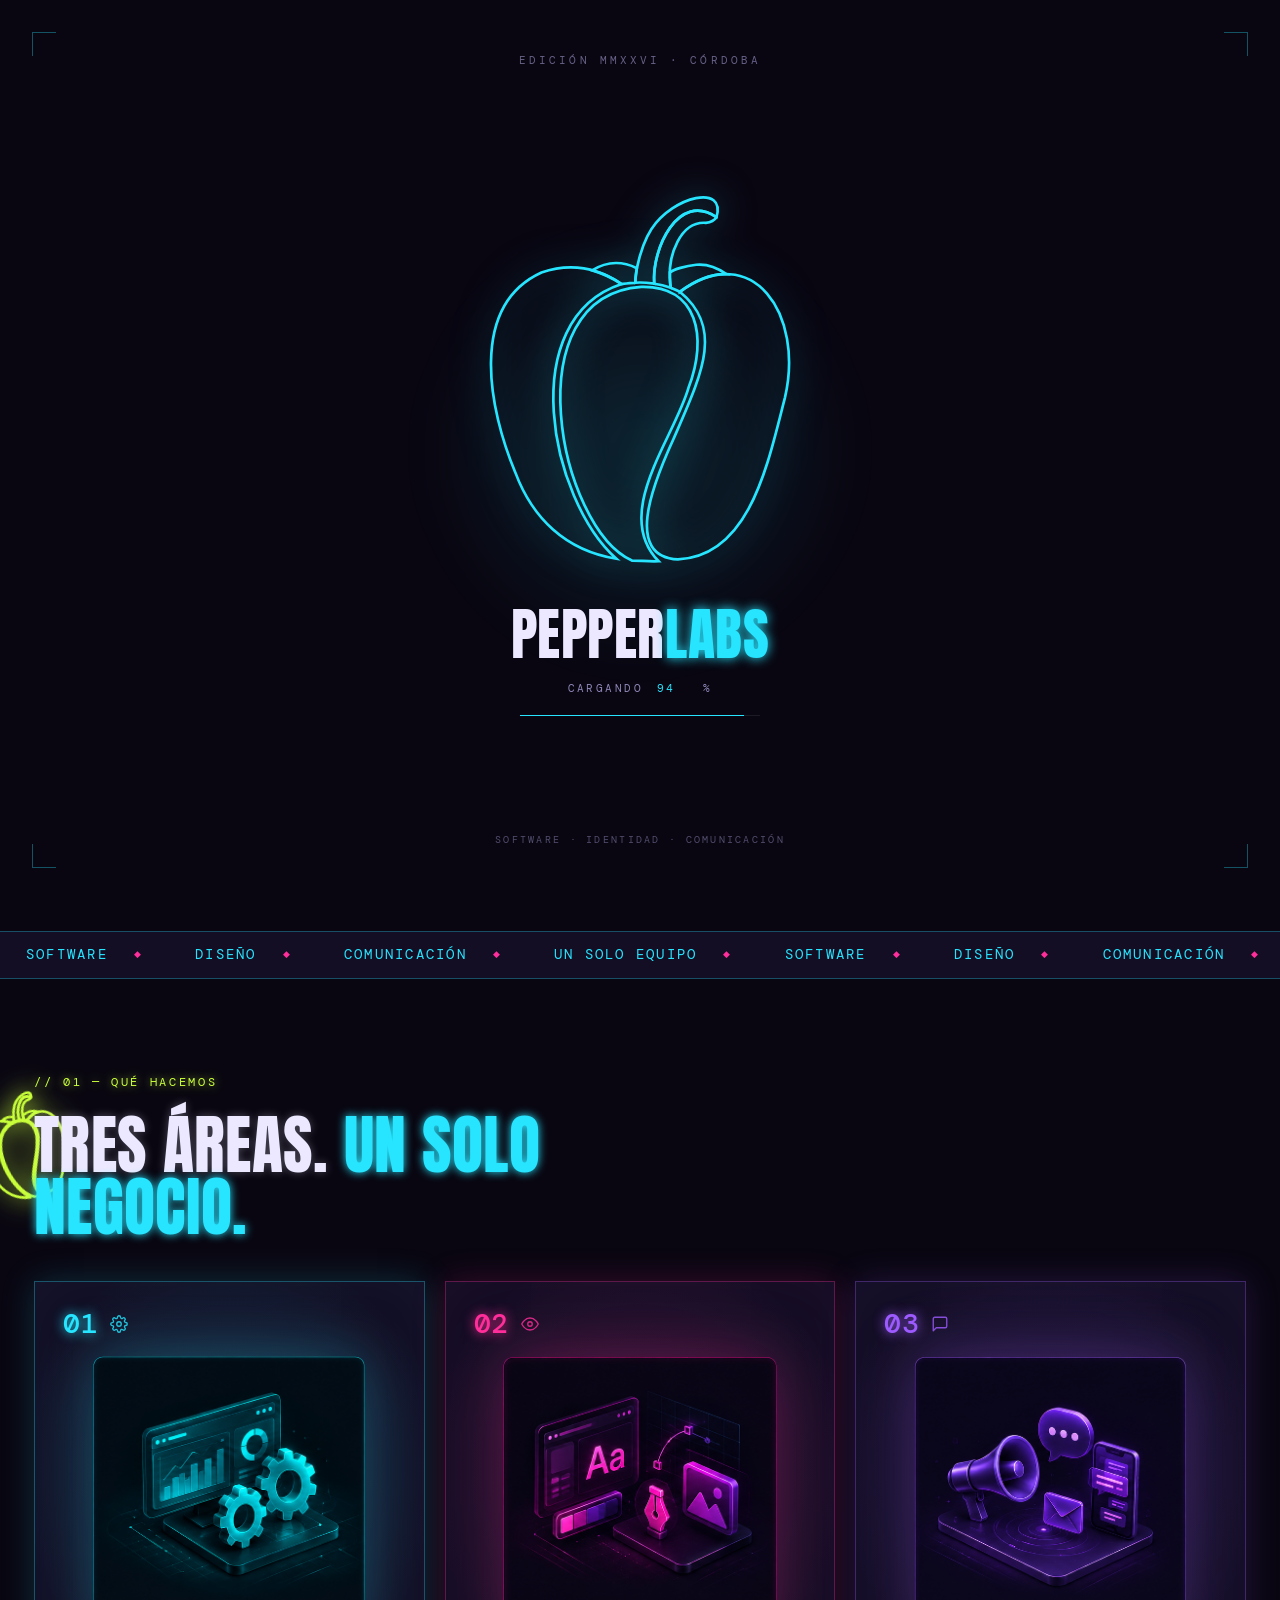
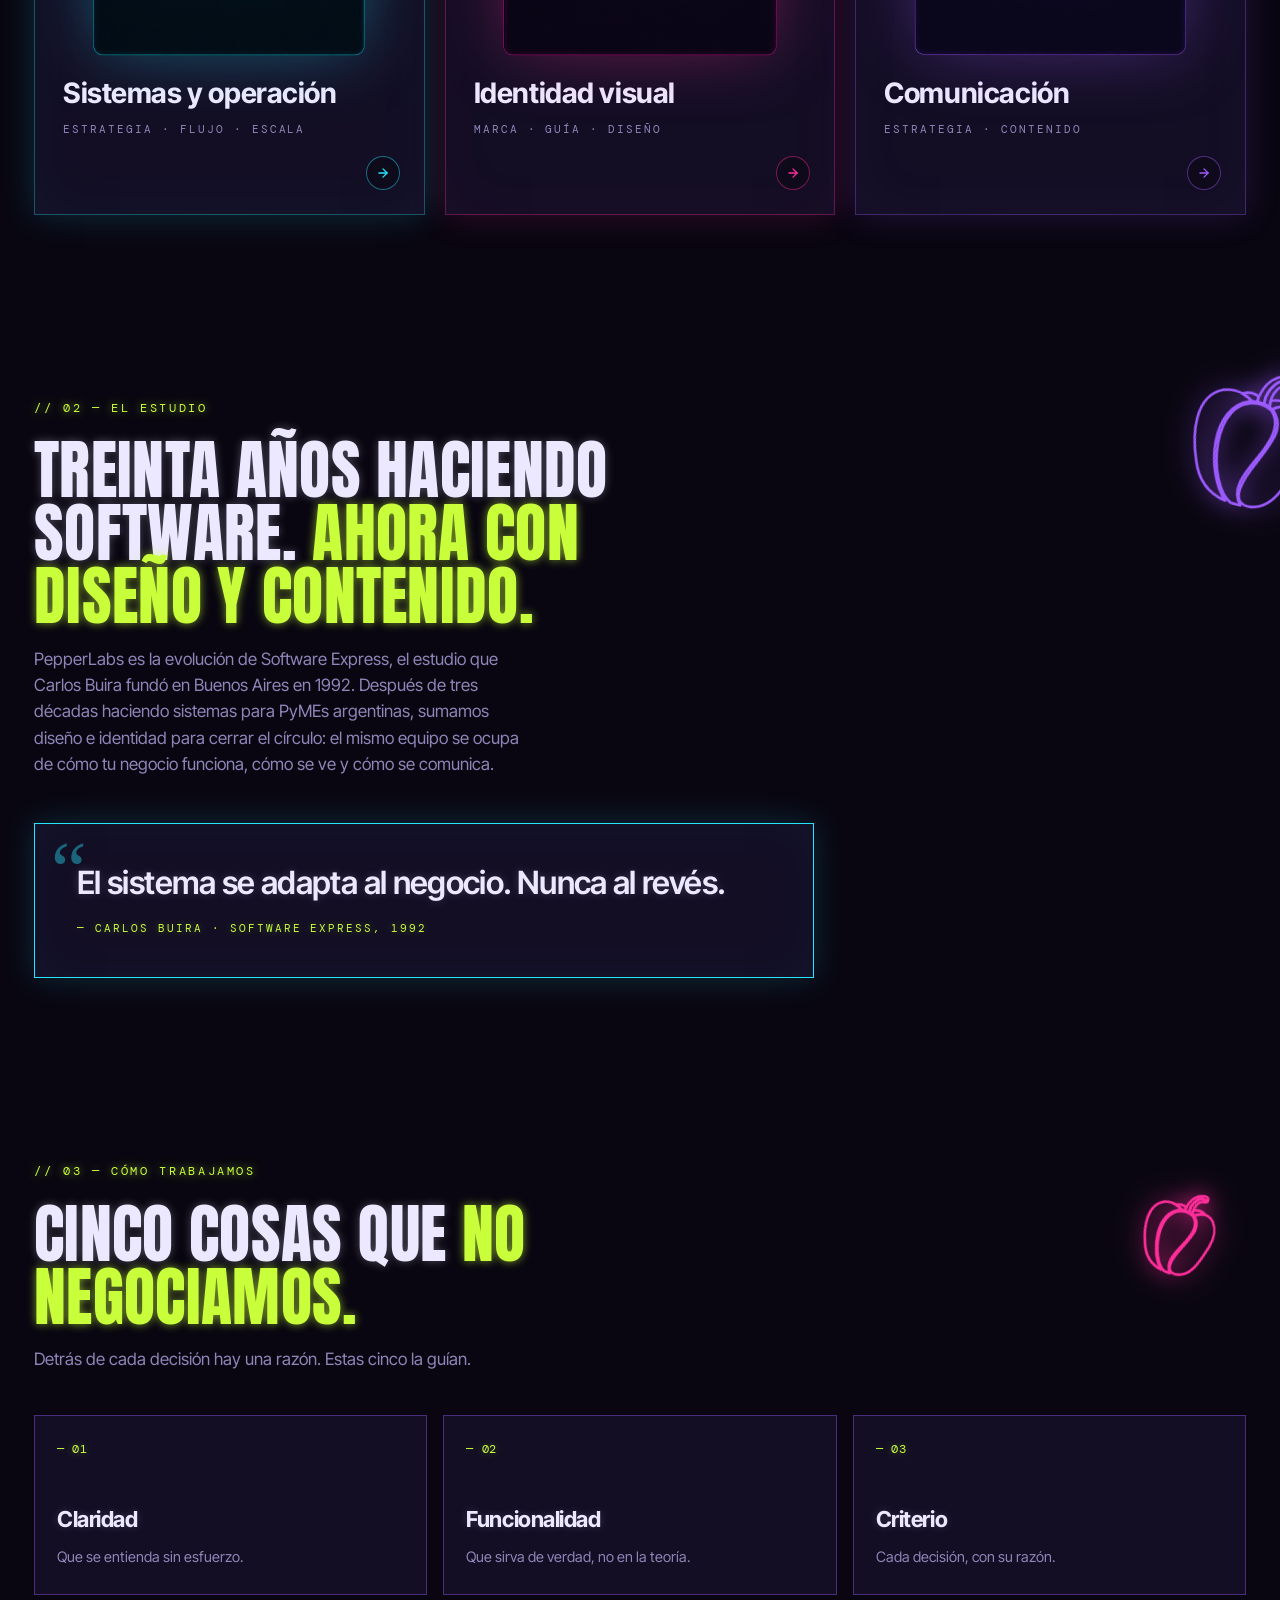
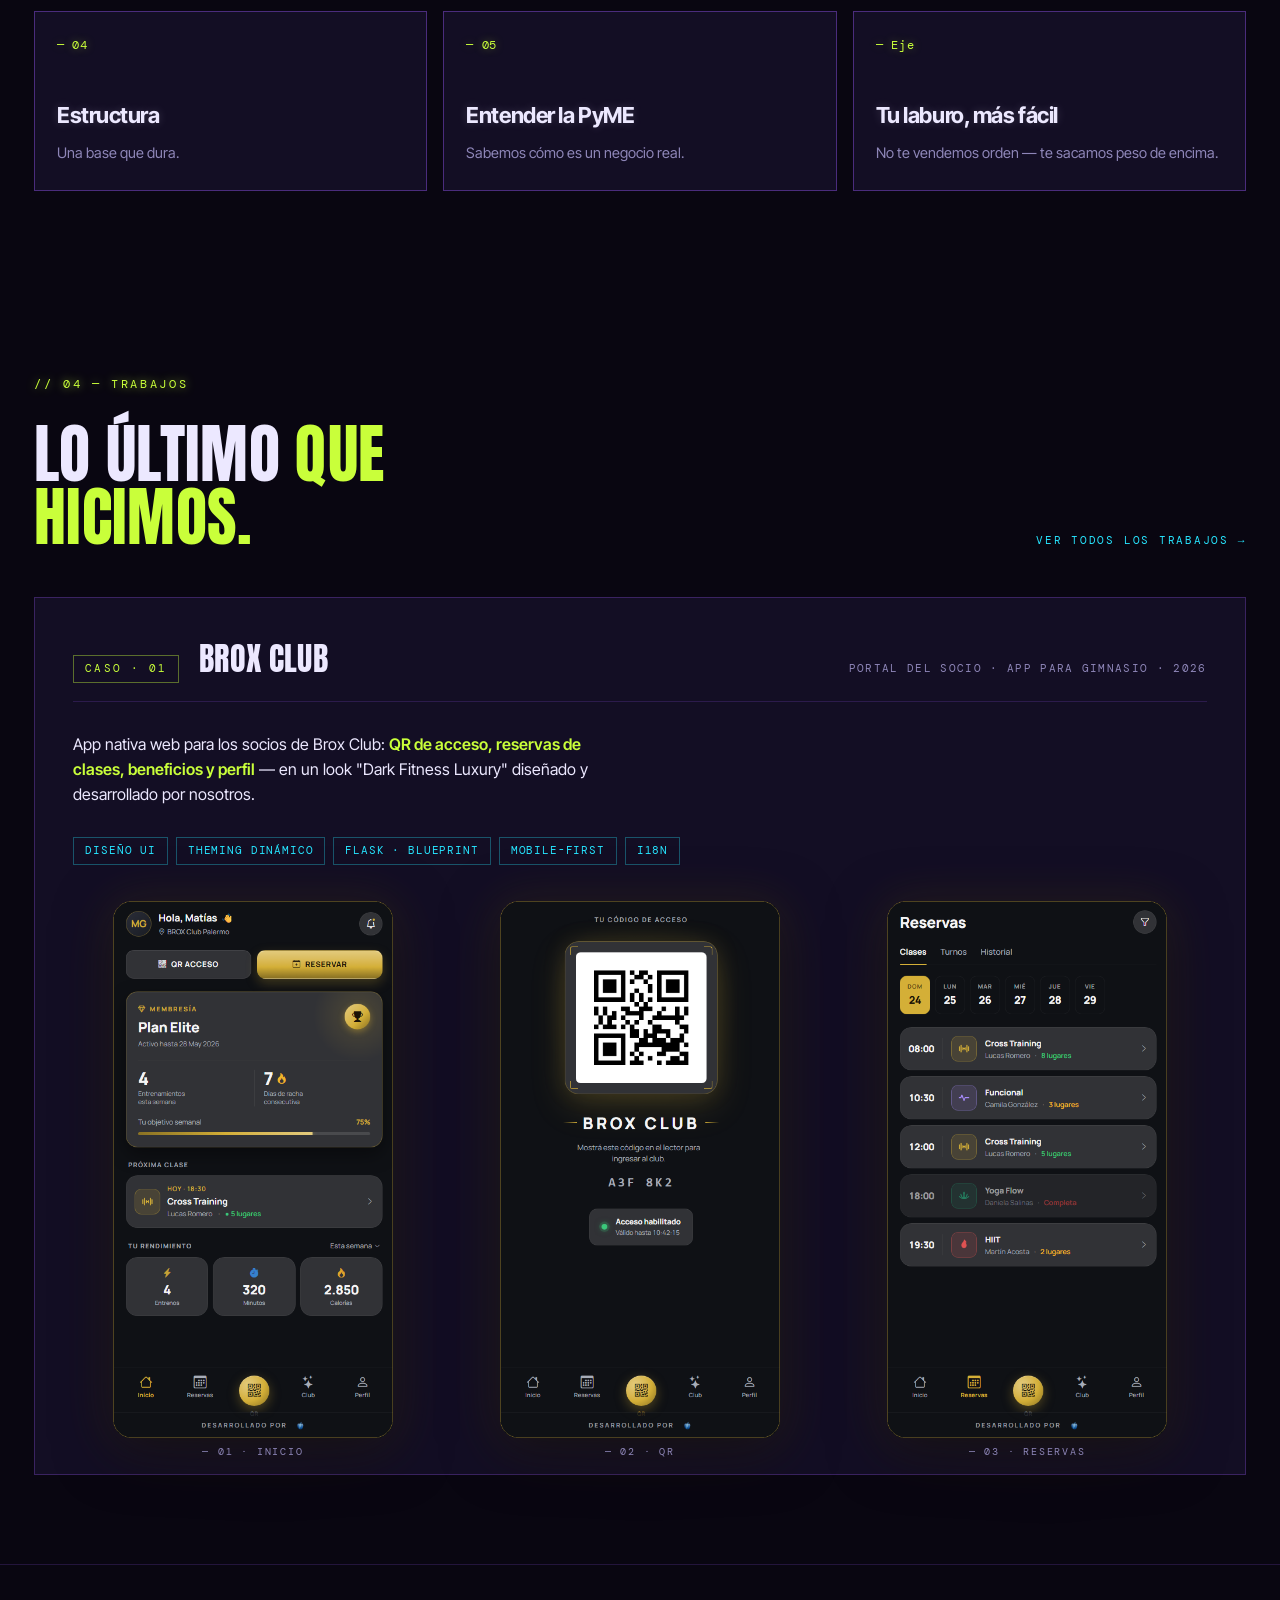
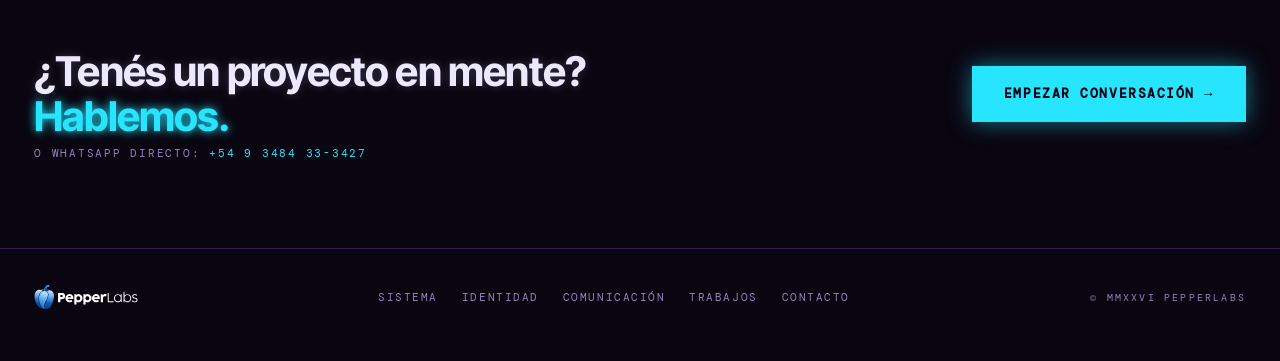
==== index.html @ fdbaf421 "Add files via upload" ====
<!DOCTYPE html>
<html lang="es">
<head>
<meta charset="UTF-8">
<meta name="viewport" content="width=device-width, initial-scale=1.0">
<title>PepperLabs — Software, diseño y comunicación</title>
<meta name="description" content="Software, identidad visual y comunicación para tu negocio. Cómo funciona por dentro, cómo se ve por fuera y cómo lo contás. El mismo equipo.">
<meta property="og:type" content="website">
<meta property="og:site_name" content="PepperLabs">
<meta property="og:title" content="PepperLabs — Software, diseño y comunicación">
<meta property="og:description" content="Software, identidad visual y comunicación para tu negocio. El mismo equipo piensa, diseña y construye.">
<meta property="og:image" content="assets/og-image.png">
<meta property="og:image:width" content="1200">
<meta property="og:image:height" content="630">
<meta property="og:locale" content="es_AR">
<meta name="twitter:card" content="summary_large_image">
<meta name="twitter:title" content="PepperLabs — Software, diseño y comunicación">
<meta name="twitter:description" content="Software, identidad visual y comunicación para tu negocio. El mismo equipo piensa, diseña y construye.">
<meta name="twitter:image" content="assets/og-image.png">
<link rel="icon" type="image/png" sizes="32x32" href="favicon32.png">
<link rel="apple-touch-icon" href="favicon192.png">
<link rel="preconnect" href="https://fonts.googleapis.com">
<link rel="preconnect" href="https://fonts.gstatic.com" crossorigin>
<link href="https://fonts.googleapis.com/css2?family=Anton&family=Inter+Tight:wght@400;500;600;700&family=DM+Mono:wght@400;500&display=swap" rel="stylesheet">
<link rel="stylesheet" href="estilo.css">
<script>
(function(){
  try{
    var force = location.search.indexOf('intro=1') !== -1;
    if (force) localStorage.removeItem('pl-intro-seen');
    if (!force && localStorage.getItem('pl-intro-seen')){
      document.documentElement.classList.add('pl-intro-skip');
    } else {
      document.documentElement.classList.add('pl-intro-active');
    }
  }catch(e){
    document.documentElement.classList.add('pl-intro-active');
  }
})();
</script>
</head>
<body>

<!-- INTRO LOADER (1ra visita · pepper que se dibuja) -->
<div class="pl-intro" id="plIntro" role="status" aria-label="Cargando">
  <span class="pl-intro-corner tl"></span>
  <span class="pl-intro-corner tr"></span>
  <span class="pl-intro-corner bl"></span>
  <span class="pl-intro-corner br"></span>
  <span class="pl-intro-kick">Edición MMXXVI · Córdoba</span>
  <svg class="pl-intro-pep" id="plIntroPep" viewBox="0 0 94.93 115.91" aria-hidden="true">
    <path d="M18.24,26.26c-21.75,9.99-15.6,40.67-7.74,59.37,5.01,13.37,14.76,23.09,29.96,25.54-19.9-17.81-30.14-71.07,1.56-81.5-7.13-4.78-15.41-6.25-23.79-3.41Z"/>
    <path d="M50.87,13.35c-2.22,3.4-3.53,7.84-4.33,11.61-.23,1.54-.46,2.76-.46,4.33,1.83-.23,3.93.05,5.63.28-.88-10.3,7.21-27.48,18.44-19.73,2.89-9.9-12.74-6.31-19.27,3.5h0Z"/>
    <path d="M46.08,29.31c0-1.58.22-2.79.46-4.33-4.42-2.17-9.14-1.96-13.27.64,3.09.88,5.98,2.24,8.76,4.06,1.44-.2,2.69-.39,4.05-.37h0Z"/>
    <path d="M47.84,30.5c-38.15,2.65-24.46,71.44-2.77,81.22,2.71.02,5.11.32,7.93.19-13.96-14.22,4.52-36.36,8.85-51.44,5.83-15.11,2.65-30.38-14.01-29.96Z"/>
    <path d="M56.59,26.07c-.09.09-.19.19-.28.19,0,1.56,0,2.92.28,4.52.92.37,1.84.74,2.67,1.2,4.28-3.15,9.48-5.49,13.83-5.25-3.2-2.25-6.04-3.04-8.94-2.77-3.25.36-6.72,1.39-7.56,2.12h0Z"/>
    <path d="M56.31,27.65c-.27-6.1,2.84-16.63,10.69-16.13,1.29-.13,2.44-.53,3.14-1.66-11.23-7.74-19.31,9.42-18.44,19.73,1.7.23,3.26.63,4.89,1.2-.2-1.11-.24-2.1-.28-3.14Z"/>
    <path d="M59.27,31.98c13.35,10.88,6.36,24.64-1.84,43.61-6.65,14.5-14.44,34.9,1.29,35.78,21.39-.99,26.66-28.4,31.71-47.85,5.85-24.92-9.56-47.25-31.16-31.53h0Z"/>
  </svg>
  <div class="pl-intro-text">
    <div class="pl-intro-brand">Pepper<em>Labs</em></div>
    <div class="pl-intro-status">
      <span>cargando</span>
      <span class="pct" id="plIntroPct">00</span>
      <span>%</span>
    </div>
    <div class="pl-intro-bar"><div class="pl-intro-bar-fill" id="plIntroBar"></div></div>
  </div>
  <span class="pl-intro-foot">Software · Identidad · Comunicación</span>
</div>

<!-- PEPPER SYMBOL -->
<svg width="0" height="0" aria-hidden="true" style="position:absolute">
  <symbol id="pep" viewBox="0 0 94.93 115.91">
    <path vector-effect="non-scaling-stroke" d="M18.24,26.26c-21.75,9.99-15.6,40.67-7.74,59.37,5.01,13.37,14.76,23.09,29.96,25.54-19.9-17.81-30.14-71.07,1.56-81.5-7.13-4.78-15.41-6.25-23.79-3.41Z"/>
    <path vector-effect="non-scaling-stroke" d="M50.87,13.35c-2.22,3.4-3.53,7.84-4.33,11.61-.23,1.54-.46,2.76-.46,4.33,1.83-.23,3.93.05,5.63.28-.88-10.3,7.21-27.48,18.44-19.73,2.89-9.9-12.74-6.31-19.27,3.5h0Z"/>
    <path vector-effect="non-scaling-stroke" d="M46.08,29.31c0-1.58.22-2.79.46-4.33-4.42-2.17-9.14-1.96-13.27.64,3.09.88,5.98,2.24,8.76,4.06,1.44-.2,2.69-.39,4.05-.37h0Z"/>
    <path vector-effect="non-scaling-stroke" d="M47.84,30.5c-38.15,2.65-24.46,71.44-2.77,81.22,2.71.02,5.11.32,7.93.19-13.96-14.22,4.52-36.36,8.85-51.44,5.83-15.11,2.65-30.38-14.01-29.96Z"/>
    <path vector-effect="non-scaling-stroke" d="M56.59,26.07c-.09.09-.19.19-.28.19,0,1.56,0,2.92.28,4.52.92.37,1.84.74,2.67,1.2,4.28-3.15,9.48-5.49,13.83-5.25-3.2-2.25-6.04-3.04-8.94-2.77-3.25.36-6.72,1.39-7.56,2.12h0Z"/>
    <path vector-effect="non-scaling-stroke" d="M56.31,27.65c-.27-6.1,2.84-16.63,10.69-16.13,1.29-.13,2.44-.53,3.14-1.66-11.23-7.74-19.31,9.42-18.44,19.73,1.7.23,3.26.63,4.89,1.2-.2-1.11-.24-2.1-.28-3.14Z"/>
    <path vector-effect="non-scaling-stroke" d="M59.27,31.98c13.35,10.88,6.36,24.64-1.84,43.61-6.65,14.5-14.44,34.9,1.29,35.78,21.39-.99,26.66-28.4,31.71-47.85,5.85-24.92-9.56-47.25-31.16-31.53h0Z"/>
  </symbol>
</svg>

<!-- NAV -->
<nav class="nav">
  <a class="nav-logo" href="index.html"><img src="assets/logos/pepper_logo.svg" alt="PepperLabs"></a>
  <ul class="nav-links">
    <li><a href="sistema.html">Sistema</a></li>
    <li><a href="identidad.html">Identidad</a></li>
    <li><a href="comunicacion.html">Comunicación</a></li>
    <li><a href="trabajos.html">Trabajos</a></li>
    <li><a href="contacto.html">Contacto</a></li>
  </ul>
  <a href="contacto.html" class="nav-cta">Hablemos →</a>
  <button type="button" class="nav-hamburger" id="navHamb" aria-label="Abrir menú" aria-expanded="false"><svg viewBox="0 0 24 24" fill="none" stroke="currentColor" stroke-width="2" stroke-linecap="round"><line x1="3" y1="6" x2="21" y2="6"/><line x1="3" y1="12" x2="21" y2="12"/><line x1="3" y1="18" x2="21" y2="18"/></svg></button>
</nav>

<div class="mobile-menu" id="mobileMenu" aria-hidden="true">
  <div class="mobile-menu-head">
    <img src="assets/logos/pepper_logo.svg" alt="PepperLabs">
    <button class="mobile-menu-close" id="menuClose" aria-label="Cerrar menú">Cerrar ✕</button>
  </div>
  <ul>
    <li><a href="sistema.html" data-n="01">Sistema</a></li>
    <li><a href="identidad.html" data-n="02">Identidad</a></li>
    <li><a href="comunicacion.html" data-n="03">Comunicación</a></li>
    <li><a href="trabajos.html" data-n="04">Trabajos</a></li>
    <li><a href="contacto.html" data-n="05">Contacto</a></li>
  </ul>
  <a href="contacto.html" class="mm-cta">Hablemos →</a>
</div>

<!-- HERO · Home — El sello -->
<header class="hero home">
  <span class="folio">Portada · <strong>MMXXVI</strong> · PepperLabs</span>
  <div class="wall" aria-hidden="true">
    <div><svg viewBox="0 0 94.93 115.91" class="w-cyan"><use href="#pep"/></svg></div>
    <div><svg viewBox="0 0 94.93 115.91" class="w-pink"><use href="#pep"/></svg></div>
    <div><svg viewBox="0 0 94.93 115.91" class="w-violet"><use href="#pep"/></svg></div>
    <div><svg viewBox="0 0 94.93 115.91" class="w-lime"><use href="#pep"/></svg></div>
    <div><svg viewBox="0 0 94.93 115.91" class="w-pink"><use href="#pep"/></svg></div>
    <div><svg viewBox="0 0 94.93 115.91" class="w-cyan"><use href="#pep"/></svg></div>
    <div><svg viewBox="0 0 94.93 115.91" class="w-lime"><use href="#pep"/></svg></div>
    <div><svg viewBox="0 0 94.93 115.91" class="w-violet"><use href="#pep"/></svg></div>
    <div><svg viewBox="0 0 94.93 115.91" class="w-cyan"><use href="#pep"/></svg></div>
    <div><svg viewBox="0 0 94.93 115.91" class="w-pink"><use href="#pep"/></svg></div>
    <div><svg viewBox="0 0 94.93 115.91" class="w-violet"><use href="#pep"/></svg></div>
    <div><svg viewBox="0 0 94.93 115.91" class="w-lime"><use href="#pep"/></svg></div>
  </div>
  <div class="pep-main" aria-hidden="true"><svg viewBox="0 0 94.93 115.91"><use href="#pep"/></svg></div>
  <span class="pep-spec">Marca · 01 de 12</span>
  <div class="hero-in">
    <span class="hero-kick">PepperLabs · Buenos Aires · MMXXVI</span>
    <h1>Tu negocio creció. <em>Te damos un equipo</em> <span class="ln">a la altura.</span></h1>
    <p class="hero-lead">Software, identidad visual y comunicación, en un mismo equipo. Venimos de Software Express — 30 años haciendo sistemas para PyMEs argentinas.</p>
    <div class="hero-foot">
      <a href="contacto.html" class="btn btn-fill">Hablemos <span class="ar">→</span></a>
      <a href="#areas" class="btn btn-line">Ver las áreas <span class="ar">→</span></a>
    </div>
  </div>
</header>

<!-- MARQUEE -->
<div class="marquee" aria-hidden="true">
  <div class="marquee-track">
    <span class="marquee-item">Software</span><span class="marquee-item">Diseño</span><span class="marquee-item">Comunicación</span><span class="marquee-item">Un solo equipo</span>
    <span class="marquee-item">Software</span><span class="marquee-item">Diseño</span><span class="marquee-item">Comunicación</span><span class="marquee-item">Un solo equipo</span>
    <span class="marquee-item">Software</span><span class="marquee-item">Diseño</span><span class="marquee-item">Comunicación</span><span class="marquee-item">Un solo equipo</span>
    <span class="marquee-item">Software</span><span class="marquee-item">Diseño</span><span class="marquee-item">Comunicación</span><span class="marquee-item">Un solo equipo</span>
  </div>
</div>

<!-- ÁREAS -->
<section class="sec" id="areas">
  <div class="wrap">
    <div class="pep" aria-hidden="true" style="width:90px;height:110px;color:var(--lime);top:24px;left:-22px;transform:rotate(-16deg);"><svg viewBox="0 0 94.93 115.91"><use href="#pep"/></svg></div>
    <div class="sec-head">
      <span class="sec-kick">// 01 — Qué hacemos</span>
      <h2 class="h2">Tres áreas. <em>Un solo negocio.</em></h2>
    </div>
    <div class="areas">
      <a href="sistema.html" class="area area-1">
        <span class="area-num">01
          <svg viewBox="0 0 24 24" fill="none" stroke="currentColor" stroke-width="1.8" stroke-linecap="round" stroke-linejoin="round" aria-hidden="true">
            <circle cx="12" cy="12" r="3"/>
            <path d="M19.4 15a1.65 1.65 0 0 0 .33 1.82l.06.06a2 2 0 0 1-2.83 2.83l-.06-.06a1.65 1.65 0 0 0-1.82-.33 1.65 1.65 0 0 0-1 1.51V21a2 2 0 0 1-4 0v-.09A1.65 1.65 0 0 0 9 19.4a1.65 1.65 0 0 0-1.82.33l-.06.06a2 2 0 0 1-2.83-2.83l.06-.06a1.65 1.65 0 0 0 .33-1.82 1.65 1.65 0 0 0-1.51-1H3a2 2 0 0 1 0-4h.09A1.65 1.65 0 0 0 4.6 9a1.65 1.65 0 0 0-.33-1.82l-.06-.06a2 2 0 0 1 2.83-2.83l.06.06a1.65 1.65 0 0 0 1.82.33H9a1.65 1.65 0 0 0 1-1.51V3a2 2 0 0 1 4 0v.09a1.65 1.65 0 0 0 1 1.51 1.65 1.65 0 0 0 1.82-.33l.06-.06a2 2 0 0 1 2.83 2.83l-.06.06a1.65 1.65 0 0 0-.33 1.82V9a1.65 1.65 0 0 0 1.51 1H21a2 2 0 0 1 0 4h-.09a1.65 1.65 0 0 0-1.51 1z"/>
          </svg>
        </span>
        <div class="area-art"><img src="assets/sistema.webp" alt="" loading="lazy"></div>
        <h3 class="area-name">Sistemas y operación</h3>
        <span class="area-tags">Estrategia · Flujo · Escala</span>
        <span class="area-arrow" aria-hidden="true"><svg viewBox="0 0 24 24" fill="none" stroke="currentColor" stroke-width="2.2" stroke-linecap="round" stroke-linejoin="round"><line x1="5" y1="12" x2="19" y2="12"/><polyline points="12 5 19 12 12 19"/></svg></span>
      </a>
      <a href="identidad.html" class="area area-2">
        <span class="area-num">02
          <svg viewBox="0 0 24 24" fill="none" stroke="currentColor" stroke-width="1.8" stroke-linecap="round" stroke-linejoin="round" aria-hidden="true">
            <path d="M1 12s4-8 11-8 11 8 11 8-4 8-11 8-11-8-11-8z"/>
            <circle cx="12" cy="12" r="3"/>
          </svg>
        </span>
        <div class="area-art"><img src="assets/identidad.webp" alt="" loading="lazy"></div>
        <h3 class="area-name">Identidad visual</h3>
        <span class="area-tags">Marca · Guía · Diseño</span>
        <span class="area-arrow" aria-hidden="true"><svg viewBox="0 0 24 24" fill="none" stroke="currentColor" stroke-width="2.2" stroke-linecap="round" stroke-linejoin="round"><line x1="5" y1="12" x2="19" y2="12"/><polyline points="12 5 19 12 12 19"/></svg></span>
      </a>
      <a href="comunicacion.html" class="area area-3">
        <span class="area-num">03
          <svg viewBox="0 0 24 24" fill="none" stroke="currentColor" stroke-width="1.8" stroke-linecap="round" stroke-linejoin="round" aria-hidden="true">
            <path d="M21 15a2 2 0 0 1-2 2H7l-4 4V5a2 2 0 0 1 2-2h14a2 2 0 0 1 2 2z"/>
          </svg>
        </span>
        <div class="area-art"><img src="assets/comunicacion.webp" alt="" loading="lazy"></div>
        <h3 class="area-name">Comunicación</h3>
        <span class="area-tags">Estrategia · Contenido</span>
        <span class="area-arrow" aria-hidden="true"><svg viewBox="0 0 24 24" fill="none" stroke="currentColor" stroke-width="2.2" stroke-linecap="round" stroke-linejoin="round"><line x1="5" y1="12" x2="19" y2="12"/><polyline points="12 5 19 12 12 19"/></svg></span>
      </a>
    </div>
  </div>
</section>

<!-- 02 — EL ESTUDIO -->
<section class="sec" id="estudio">
  <div class="wrap">
    <div class="pep" aria-hidden="true" style="width:120px;height:147px;color:var(--violet);top:-30px;right:-30px;transform:rotate(14deg);"><svg viewBox="0 0 94.93 115.91"><use href="#pep"/></svg></div>
    <div class="sec-head">
      <span class="sec-kick">// 02 — El estudio</span>
      <h2 class="h2">Treinta años haciendo software. <em class="lime">Ahora con diseño y contenido.</em></h2>
      <p class="sec-lead">PepperLabs es la evolución de Software Express, el estudio que Carlos Buira fundó en Buenos Aires en 1992. Después de tres décadas haciendo sistemas para PyMEs argentinas, sumamos diseño e identidad para cerrar el círculo: el mismo equipo se ocupa de cómo tu negocio funciona, cómo se ve y cómo se comunica.</p>
    </div>
    <div class="cita">
      <div class="cita-bubble">
        <p class="cita-t">El sistema se adapta al negocio. Nunca al revés.</p>
        <p class="cita-a">— Carlos Buira · Software Express, 1992</p>
      </div>
    </div>
  </div>
</section>

<!-- 03 — CÓMO TRABAJAMOS -->
<section class="sec" id="trabajo">
  <div class="wrap">
    <div class="pep" aria-hidden="true" style="width:74px;height:90px;color:var(--pink);top:30px;right:5%;transform:rotate(18deg);"><svg viewBox="0 0 94.93 115.91"><use href="#pep"/></svg></div>
    <div class="sec-head">
      <span class="sec-kick">// 03 — Cómo trabajamos</span>
      <h2 class="h2">Cinco cosas que <em class="lime">no negociamos.</em></h2>
      <p class="sec-lead">Detrás de cada decisión hay una razón. Estas cinco la guían.</p>
    </div>
    <div class="sintomas">
      <div class="sintoma"><span class="sintoma-n">— 01</span><span class="sintoma-t">Claridad</span><span class="sintoma-d">Que se entienda sin esfuerzo.</span></div>
      <div class="sintoma"><span class="sintoma-n">— 02</span><span class="sintoma-t">Funcionalidad</span><span class="sintoma-d">Que sirva de verdad, no en la teoría.</span></div>
      <div class="sintoma"><span class="sintoma-n">— 03</span><span class="sintoma-t">Criterio</span><span class="sintoma-d">Cada decisión, con su razón.</span></div>
      <div class="sintoma"><span class="sintoma-n">— 04</span><span class="sintoma-t">Estructura</span><span class="sintoma-d">Una base que dura.</span></div>
      <div class="sintoma"><span class="sintoma-n">— 05</span><span class="sintoma-t">Entender la PyME</span><span class="sintoma-d">Sabemos cómo es un negocio real.</span></div>
      <div class="sintoma"><span class="sintoma-n">— Eje</span><span class="sintoma-t">Tu laburo, más fácil</span><span class="sintoma-d">No te vendemos orden — te sacamos peso de encima.</span></div>
    </div>
  </div>
</section>

<!-- TRABAJOS (preview) -->
<section class="work-section" id="trabajos">
  <div class="wrap">
    <div class="work-head">
      <div class="left">
        <span class="sec-kick">// 04 — Trabajos</span>
        <h2>Lo último <em>que hicimos.</em></h2>
      </div>
      <div class="right">
        <a href="trabajos.html">Ver todos los trabajos →</a>
      </div>
    </div>

    <div class="work-card">
      <div class="work-meta">
        <span class="tag">Caso · 01</span>
        <span class="name">Brox Club</span>
        <span class="info">Portal del Socio · App para gimnasio · 2026</span>
      </div>
      <p class="work-desc">App nativa web para los socios de Brox Club: <em>QR de acceso, reservas de clases, beneficios y perfil</em> — en un look "Dark Fitness Luxury" diseñado y desarrollado por nosotros.</p>
      <div class="work-features">
        <span>Diseño UI</span><span>Theming dinámico</span><span>Flask · Blueprint</span><span>Mobile-first</span><span>i18n</span>
      </div>
      <div class="work-phones preview">
        <div class="work-phone" data-lightbox="brox" data-caption="Brox Club · 01 · Inicio del socio"><img src="assets/work/brox-inicio.png" alt="Brox Club · Inicio"><span class="label">— 01 · Inicio</span></div>
        <div class="work-phone" data-lightbox="brox" data-caption="Brox Club · 02 · QR de acceso"><img src="assets/work/brox-qr.png" alt="Brox Club · QR de acceso"><span class="label">— 02 · QR</span></div>
        <div class="work-phone" data-lightbox="brox" data-caption="Brox Club · 03 · Reservas de clases"><img src="assets/work/brox-reservas.png" alt="Brox Club · Reservas"><span class="label">— 03 · Reservas</span></div>
      </div>
    </div>
  </div>
</section>

<!-- CTA FINO (→ contacto.html) -->
<section class="cta-fino">
  <div class="wrap">
    <div class="cta-fino-row">
      <h2 class="cta-fino-title">¿Tenés un proyecto en mente? <em>Hablemos.</em></h2>
      <a href="contacto.html" class="btn btn-fill">Empezar conversación <span class="ar">→</span></a>
    </div>
    <span class="cta-fino-alt">o WhatsApp directo: <a href="https://wa.me/5493484333427" target="_blank" rel="noopener noreferrer">+54 9 3484 33-3427</a></span>
  </div>
</section>

<!-- FOOTER -->
<footer class="footer">
  <div class="wrap">
    <div class="footer-row">
      <img src="assets/logos/pepper_logo.svg" alt="PepperLabs">
      <div class="footer-links">
        <a href="sistema.html">Sistema</a>
        <a href="identidad.html">Identidad</a>
        <a href="comunicacion.html">Comunicación</a>
        <a href="trabajos.html">Trabajos</a>
        <a href="contacto.html">Contacto</a>
      </div>
      <span class="mono" style="color:var(--dim);font-size:10px;">© MMXXVI PepperLabs</span>
    </div>
  </div>
</footer>

<script>
(function(){
  /* mobile menu */
  var hamb=document.getElementById('navHamb'),menu=document.getElementById('mobileMenu'),mc=document.getElementById('menuClose');
  function sm(o){if(!menu)return;menu.classList.toggle('open',o);if(hamb){hamb.classList.toggle('open',o);hamb.setAttribute('aria-expanded',o);}document.body.style.overflow=o?'hidden':'';}
  if(hamb)hamb.addEventListener('click',function(){sm(!menu.classList.contains('open'));});
  if(mc)mc.addEventListener('click',function(){sm(false);});
  document.querySelectorAll('.mobile-menu a').forEach(function(a){a.addEventListener('click',function(){sm(false);});});

  /* smooth scroll */
  document.querySelectorAll('a[href^="#"]').forEach(function(a){
    a.addEventListener('click',function(e){
      var t=document.querySelector(a.getAttribute('href'));
      if(t){ e.preventDefault(); t.scrollIntoView({behavior:'smooth'}); }
    });
  });
})();

/* contact form → WhatsApp prefill */
function enviarForm(e){
  if(e) e.preventDefault();
  var n   = (document.getElementById('cfName').value||'').trim();
  var emp = (document.getElementById('cfEmp').value||'').trim();
  var via = (document.getElementById('cfVia').value||'').trim();
  var msg = (document.getElementById('cfMsg').value||'').trim();
  if(!n)  { alert('Por favor completá tu nombre.'); return false; }
  if(!msg){ alert('Contanos brevemente qué necesitás.'); return false; }
  function safe(s){ return s.replace(/[<>"&]/g,''); }
  var txt = encodeURIComponent(
    'Hola PepperLabs, me contacto desde el sitio.\n\n' +
    'Nombre: ' + safe(n) + '\n' +
    'Empresa: ' + (safe(emp) || 'No especificada') + '\n' +
    'Contacto preferido: ' + (safe(via) || 'WhatsApp') + '\n\n' +
    'Mensaje:\n' + safe(msg).slice(0, 500)
  );
  window.open('https://wa.me/5493484333427?text=' + txt, '_blank');
  return false;
}
</script>
<script src="lightbox.js" defer></script>
<script>
(function(){
  if (document.documentElement.classList.contains('pl-intro-skip')) {
    var ld0 = document.getElementById('plIntro');
    if (ld0) ld0.parentNode.removeChild(ld0);
    document.documentElement.classList.remove('pl-intro-active');
    return;
  }
  var loader = document.getElementById('plIntro');
  var pep = document.getElementById('plIntroPep');
  var pct = document.getElementById('plIntroPct');
  var bar = document.getElementById('plIntroBar');
  if (!loader || !pep) return;
  var paths = pep.querySelectorAll('path');
  var lengths = [];
  paths.forEach(function(p){
    var len = p.getTotalLength();
    lengths.push(len);
    p.style.strokeDasharray = len;
    p.style.strokeDashoffset = len;
  });
  function play(){
    requestAnimationFrame(function(){
      loader.classList.add('in','glow');
      paths.forEach(function(p, i){
        p.style.transition = 'stroke-dashoffset 1.6s cubic-bezier(.2,.7,.2,1) ' + (i*0.12) + 's';
        p.style.strokeDashoffset = '0';
      });
      var totalMs = 2400, start = performance.now();
      (function tick(now){
        var t = Math.min(1, ((now||performance.now()) - start) / totalMs);
        var eased = 1 - Math.pow(1 - t, 2.2);
        var n = Math.round(eased * 100);
        pct.textContent = (n<10?'0':'') + n;
        bar.style.width = (eased * 100) + '%';
        if (t < 1) requestAnimationFrame(tick);
      })();
      setTimeout(function(){ loader.classList.add('text-in'); }, 1400);
      setTimeout(function(){ loader.classList.add('filled'); }, 2200);
      setTimeout(function(){
        loader.classList.add('done');
        document.documentElement.classList.remove('pl-intro-active');
        try{ localStorage.setItem('pl-intro-seen', String(Date.now())); }catch(e){}
        setTimeout(function(){
          if (loader.parentNode) loader.parentNode.removeChild(loader);
        }, 800);
      }, 3000);
    });
  }
  if (document.readyState === 'loading') {
    document.addEventListener('DOMContentLoaded', play);
  } else { play(); }
})();
</script>

</body>
</html>
---- estilo.css ----
/* ============================================================
   PEPPERLABS · DESIGN SYSTEM "RETRO-FUTURISTA" v2
   Neón cyberpunk · 4 heros con escena propia · contact block
   ============================================================ */

*,*::before,*::after{ box-sizing:border-box; margin:0; padding:0; }

:root{
  --bg:#090611;
  --bg2:#130E24;
  --bg3:#1B1432;
  --ink:#ECE8FF;
  --dim:#8E86B8;
  --dimmer:#5C5680;
  --cyan:#27E5FF;
  --pink:#FF2E9A;
  --violet:#9D5BFF;
  --lime:#C9FF3A;
  --magenta:#D63DD0;
  --font:'Inter Tight', system-ui, sans-serif;
  --display:'Anton', sans-serif;
  --mono:'DM Mono', monospace;
  --ease:cubic-bezier(.2,.7,.2,1);
  --wrap:1280px; --pad:34px;
}
html{ scroll-behavior:smooth; }
body{
  font-family:var(--font); background:var(--bg); color:var(--ink);
  -webkit-font-smoothing:antialiased; overflow-x:hidden; line-height:1.55;
}
/* scanlines removidas — limpio sin textura CRT */
a{ color:inherit; text-decoration:none; }
.wrap{ max-width:var(--wrap); margin:0 auto; padding:0 var(--pad); position:relative; }
::selection{ background:var(--pink); color:#fff; }
img{ max-width:100%; }
.mono{ font-family:var(--mono); font-size:11px; letter-spacing:.22em; text-transform:uppercase; }

/* ── PEPPER MOTIF (scattered, decorativo) ── */
.pep{ position:absolute; pointer-events:none; z-index:0; }
.pep svg{ width:100%; height:100%; display:block;
  fill:none; stroke:currentColor; stroke-width:2.6; stroke-linejoin:round;
  filter:drop-shadow(0 0 12px currentColor); }

/* ── NAV ── */
.nav{
  position:relative; z-index:10; display:flex; align-items:center; justify-content:space-between;
  max-width:var(--wrap); margin:0 auto; padding:20px var(--pad);
}
/* línea full-width del viewport (no constrained al wrap) */
.nav::after{
  content:""; position:absolute; left:50%; bottom:0;
  transform:translateX(-50%); width:100vw; height:1px;
  background:rgba(157,91,255,.28);
  pointer-events:none;
}
.nav-logo img{ height:28px; display:block; }
.nav-links{ display:flex; gap:30px; list-style:none; }
.nav-links a{ font-family:var(--mono); font-size:11px; letter-spacing:.16em; text-transform:uppercase; color:var(--dim); transition:color .15s, text-shadow .15s; }
.nav-links a:hover, .nav-links a.active{ color:var(--cyan); text-shadow:0 0 10px var(--cyan); }
.nav-cta{
  font-family:var(--mono); font-size:11px; font-weight:600; letter-spacing:.12em; text-transform:uppercase;
  color:var(--bg); background:var(--cyan); padding:11px 20px;
  box-shadow:0 0 18px rgba(39,229,255,.6); transition:box-shadow .15s, transform .15s var(--ease);
}
.nav-cta:hover{ transform:translateY(-2px); box-shadow:0 0 28px rgba(39,229,255,.9); }

/* ── HAMBURGER & MOBILE MENU ── */
.nav-hamburger{
  display:inline-flex; background:transparent; border:0; width:42px; height:42px;
  color:var(--ink); cursor:pointer; padding:0;
  align-items:center; justify-content:center;
}
.nav-hamburger svg{ width:26px; height:26px; display:block; stroke:currentColor; }
.nav-hamburger svg line{ transition:transform .2s var(--ease), opacity .2s; transform-origin:center; }
.nav-hamburger.open svg line:nth-child(1){ transform:translateY(6px) rotate(45deg); }
.nav-hamburger.open svg line:nth-child(2){ opacity:0; }
.nav-hamburger.open svg line:nth-child(3){ transform:translateY(-6px) rotate(-45deg); }
@media(min-width:861px){ .nav-hamburger{ display:none; } }
.mobile-menu{
  position:fixed; inset:0; z-index:300; background:rgba(9,6,17,.97);
  -webkit-backdrop-filter:blur(8px); backdrop-filter:blur(8px);
  flex-direction:column; padding:24px var(--pad) 40px;
  opacity:0; transform:translateY(-8px); display:none;
  transition:opacity .22s var(--ease), transform .22s var(--ease);
}
.mobile-menu.open{ opacity:1; transform:translateY(0); display:flex; }
.mobile-menu-head{ display:flex; justify-content:space-between; align-items:center;
  padding-bottom:14px; border-bottom:1px solid rgba(157,91,255,.28); }
.mobile-menu-head img{ height:26px; }
.mobile-menu-close{
  background:transparent; border:1px solid var(--violet); color:var(--ink);
  font-family:var(--mono); font-size:11px; letter-spacing:.16em; text-transform:uppercase;
  padding:9px 14px; cursor:pointer;
}
.mobile-menu-close:hover{ color:var(--pink); border-color:var(--pink); }
.mobile-menu ul{ list-style:none; display:flex; flex-direction:column; gap:6px; margin-top:36px; }
.mobile-menu li a{
  display:flex; align-items:baseline; gap:14px;
  font-family:var(--font); font-weight:700; font-size:clamp(34px,9vw,48px);
  letter-spacing:-.025em; color:var(--ink); padding:18px 0;
  border-bottom:1px solid rgba(157,91,255,.18);
}
.mobile-menu li a::before{
  content:attr(data-n); font-family:var(--mono); font-size:11px; font-weight:500;
  letter-spacing:.18em; color:var(--lime); text-shadow:0 0 10px rgba(201,255,58,.5);
  flex:0 0 auto; padding-top:.45em;
}
.mobile-menu li a:hover{ color:var(--cyan); text-shadow:0 0 10px var(--cyan); }
.mobile-menu .mm-cta{
  margin-top:auto; background:var(--cyan); color:var(--bg);
  font-family:var(--mono); font-size:13px; font-weight:600; letter-spacing:.12em;
  text-transform:uppercase; padding:18px 24px; text-align:center;
  box-shadow:0 0 24px rgba(39,229,255,.5); border:0; display:block;
}

/* ── HERO BASE (shared por las 4 páginas) ── */
.hero{ position:relative; overflow:hidden; padding:60px var(--pad) 110px; min-height:680px; }
.hero-in{ position:relative; z-index:5; max-width:52%; }
.hero-in.right{ position:absolute; top:90px; right:var(--pad); left:auto; max-width:48%; }
.hero-meta{
  display:flex; align-items:center; gap:18px; flex-wrap:wrap; margin-bottom:22px;
  font-family:var(--mono); font-size:11px; letter-spacing:.16em; text-transform:uppercase;
}
.hero-meta .sep{ color:var(--dim); }
.hero-meta .area-tag{ color:var(--lime); text-shadow:0 0 10px rgba(201,255,58,.6); }
.hero-meta .year{ color:var(--dim); margin-left:auto; }
.back-link{
  display:inline-flex; align-items:center; gap:8px; color:var(--dim);
  font-family:var(--mono); font-size:11px; letter-spacing:.16em; text-transform:uppercase;
  border-bottom:1px solid transparent; transition:color .15s, border-color .15s;
}
.back-link:hover{ color:var(--cyan); border-bottom-color:var(--cyan); text-shadow:0 0 10px var(--cyan); }
.hero-kick{
  font-family:var(--mono); font-size:12px; letter-spacing:.22em; text-transform:uppercase;
  display:inline-block; margin-bottom:24px;
}
.hero-kick::before{ content:"// "; opacity:.5; }
.hero h1{
  font-family:var(--display); font-weight:400; text-transform:uppercase;
  font-size:clamp(48px,7.4vw,116px); line-height:.96; letter-spacing:.005em;
  max-width:14ch; text-shadow:0 0 10px rgba(236,232,255,.3);
}
.hero h1 em{ font-style:normal; }
.hero-foot{ display:flex; align-items:flex-end; justify-content:flex-start; gap:24px;
  flex-wrap:wrap; margin-top:32px; }
.hero-lead{ font-size:17px; color:var(--dim); max-width:42ch; margin-top:18px; }

.btn{
  display:inline-flex; align-items:center; gap:9px;
  font-family:var(--mono); font-size:12px; font-weight:600; letter-spacing:.12em; text-transform:uppercase;
  padding:15px 26px; cursor:pointer;
  transition:transform .15s var(--ease), box-shadow .15s, color .15s;
}
.btn-fill{ color:var(--bg); box-shadow:0 0 18px currentColor; }
.btn-fill:hover{ transform:translateY(-3px); box-shadow:0 0 32px currentColor; }
.btn-line{ background:transparent; border:1.5px solid currentColor; }
.btn-line:hover{ transform:translateY(-3px); }
.btn .ar{ font-size:14px; line-height:1; transform:translateY(-1px); }

/* ── FOLIO ── */
.folio{
  position:absolute; top:36px; right:var(--pad); z-index:6;
  font-family:var(--mono); font-size:10px; letter-spacing:.24em; text-transform:uppercase;
  color:var(--dim); display:flex; align-items:center; gap:10px;
}
.folio::before{ content:""; width:18px; height:1px; background:var(--dimmer); }
.folio strong{ color:var(--ink); font-weight:500; }

/* ── HERO HOME · El sello ── */
.hero.home .wall{
  position:absolute; inset:60px var(--pad);
  display:grid; grid-template-columns:repeat(6,1fr); grid-template-rows:repeat(2,1fr);
  gap:36px; opacity:.13; z-index:0; pointer-events:none;
}
.hero.home .wall > div{ display:grid; place-items:center; }
.hero.home .wall svg{
  width:70%; height:70%; display:block;
  fill:none; stroke:currentColor; stroke-width:2; stroke-linejoin:round;
  filter:drop-shadow(0 0 12px currentColor);
}
.hero.home .w-cyan{ color:var(--cyan); } .hero.home .w-pink{ color:var(--pink); }
.hero.home .w-violet{ color:var(--violet); } .hero.home .w-lime{ color:var(--lime); }
.hero.home .pep-main{
  position:absolute; right:9%; top:50%;
  transform:translateY(-50%) rotate(-4deg);
  width:clamp(260px,28vw,360px); z-index:2; pointer-events:none;
}
.hero.home .pep-main svg{
  width:100%; display:block;
  fill:var(--bg2); stroke:var(--pink); stroke-width:3; stroke-linejoin:round;
  filter:drop-shadow(0 0 12px var(--pink)) drop-shadow(0 0 12px rgba(255,46,154,.4));
}
.hero.home .pep-spec{
  position:absolute; right:9%; bottom:36px; z-index:3;
  font-family:var(--mono); font-size:9.5px; letter-spacing:.2em; text-transform:uppercase;
  color:var(--pink); display:flex; align-items:center; gap:8px;
}
.hero.home .pep-spec::before{ content:""; width:12px; height:1px; background:var(--pink); }
.hero.home .hero-kick{ color:var(--cyan); text-shadow:0 0 10px var(--cyan); }
.hero.home h1 em{ color:var(--pink); text-shadow:0 0 10px var(--pink); }
.hero.home h1 .ln{ color:var(--cyan); text-shadow:0 0 10px var(--cyan); }
.hero.home .btn-fill{ background:var(--cyan); }
.hero.home .btn-line{ color:var(--violet); }

/* ── HERO SISTEMA · Watermark editorial (reemplazo de la grilla Tron) ── */
.hero.sistema .watermark{
  position:absolute; right:6%; bottom:-3%;
  font-family:var(--mono); font-weight:500;
  font-size:clamp(280px,40vw,580px); line-height:.85; letter-spacing:-.04em;
  color:transparent;
  -webkit-text-stroke:1px rgba(140,132,181,.13);
  z-index:0; pointer-events:none; user-select:none;
}
.hero.sistema .corner{
  position:absolute; width:22px; height:22px; border:0 solid rgba(140,132,181,.4);
  pointer-events:none; z-index:1;
}
.hero.sistema .corner.tl{ top:24px; left:24px; border-top-width:1px; border-left-width:1px; }
.hero.sistema .corner.tr{ top:24px; right:24px; border-top-width:1px; border-right-width:1px; }
.hero.sistema .corner.bl{ bottom:24px; left:24px; border-bottom-width:1px; border-left-width:1px; }
.hero.sistema .corner.br{ bottom:24px; right:24px; border-bottom-width:1px; border-right-width:1px; }
.hero.sistema .scale-ruler{
  position:absolute; left:var(--pad); right:var(--pad); bottom:14px; height:14px; z-index:3;
  display:flex; align-items:flex-end; justify-content:space-between; pointer-events:none;
  opacity:.6;
}
.hero.sistema .scale-ruler i{ display:block; width:1px; background:var(--dim); }
.hero.sistema .scale-ruler i:nth-child(5n+1){ height:14px; background:var(--cyan); }
.hero.sistema .scale-ruler i:not(:nth-child(5n+1)){ height:7px; }
.hero.sistema .pep-anchor{
  position:absolute; left:9%; bottom:54px;
  width:clamp(240px,24vw,280px); z-index:2; pointer-events:none;
}
.hero.sistema .pep-anchor svg{
  width:100%; display:block;
  fill:none; stroke:var(--cyan); stroke-width:2.4; stroke-linejoin:round;
  filter:drop-shadow(0 0 12px var(--cyan)) drop-shadow(0 0 12px rgba(39,229,255,.4));
}
.hero.sistema .pep-callout{
  position:absolute; left:calc(9% + 280px + 24px); bottom:140px;
  z-index:3; max-width:220px;
}
.hero.sistema .pep-callout::before{
  content:""; position:absolute; left:-22px; top:18px; width:18px; height:1px; background:var(--cyan);
}
.hero.sistema .pep-callout .ct-num{
  font-family:var(--mono); font-size:9.5px; letter-spacing:.22em; color:var(--cyan);
  text-transform:uppercase; display:block; margin-bottom:6px;
}
.hero.sistema .pep-callout .ct-text{
  font-family:var(--mono); font-size:11px; color:var(--ink); line-height:1.4;
}
.hero.sistema .hero-kick{ color:var(--cyan); text-shadow:0 0 10px var(--cyan); }
.hero.sistema h1 em{ color:var(--cyan); text-shadow:0 0 10px var(--cyan); }
.hero.sistema h1 .ln{ color:var(--pink); text-shadow:0 0 10px var(--pink); }
.hero.sistema .btn-fill{ background:var(--cyan); }
.hero.sistema .btn-line{ color:var(--violet); }

/* ── HERO IDENTIDAD · Brand board ── */
.hero.identidad .crop{
  position:absolute; width:20px; height:20px; pointer-events:none;
  border:0 solid var(--dim);
}
.hero.identidad .crop.tl{ top:24px; left:24px; border-top-width:1.5px; border-left-width:1.5px; }
.hero.identidad .crop.tr{ top:24px; right:24px; border-top-width:1.5px; border-right-width:1.5px; }
.hero.identidad .crop.bl{ bottom:24px; left:24px; border-bottom-width:1.5px; border-left-width:1.5px; }
.hero.identidad .crop.br{ bottom:24px; right:24px; border-bottom-width:1.5px; border-right-width:1.5px; }
.hero.identidad .swatch{
  position:absolute; background:var(--sc);
  border:1px solid rgba(255,255,255,.06);
  box-shadow:0 0 22px var(--sc);
}
.hero.identidad .swatch::after{
  content:attr(data-label); position:absolute; top:calc(100% + 8px); left:0;
  font-family:var(--mono); font-size:8.5px; letter-spacing:.14em; color:var(--dim);
  white-space:nowrap; text-transform:uppercase;
}
.hero.identidad .swatch::before{
  content:attr(data-role); position:absolute; top:6px; left:8px;
  font-family:var(--mono); font-size:8px; letter-spacing:.18em;
  color:rgba(255,255,255,.55); text-transform:uppercase;
}
.hero.identidad .s1{ top:14%; right:32%; width:76px; height:76px; --sc:var(--cyan); }
.hero.identidad .s2{ top:13%; right:12%; width:88px; height:88px; --sc:var(--magenta); }
.hero.identidad .s3{ bottom:32%; right:8%; width:60px; height:60px; --sc:var(--violet); }
.hero.identidad .s4{ bottom:18%; right:24%; width:60px; height:60px; --sc:var(--lime); }
.hero.identidad .type-spec{
  position:absolute; bottom:14%; left:42%; z-index:3;
  border:1px solid var(--dimmer); padding:14px 16px 12px;
  display:flex; align-items:baseline; gap:14px;
}
.hero.identidad .type-spec .aa{
  font-family:var(--font); font-weight:700; font-size:34px; line-height:1;
  color:var(--ink); letter-spacing:-.04em;
}
.hero.identidad .type-spec .meta{
  font-family:var(--mono); font-size:9px; letter-spacing:.16em; color:var(--dim);
  text-transform:uppercase; line-height:1.5;
}
.hero.identidad .pep-frame{
  position:absolute; right:42%; top:42%;
  transform:translate(50%,-50%);
  width:190px; height:225px;
  border:1px solid var(--magenta); padding:18px;
  z-index:2;
}
.hero.identidad .pep-frame::before{
  content:""; position:absolute; top:50%; left:-1px; width:8px; height:1px; background:var(--magenta);
}
.hero.identidad .pep-frame::after{
  content:""; position:absolute; top:50%; right:-1px; width:8px; height:1px; background:var(--magenta);
}
.hero.identidad .pep-frame svg{
  width:100%; height:100%; display:block;
  fill:var(--bg2); stroke:var(--magenta); stroke-width:2.6; stroke-linejoin:round;
  filter:drop-shadow(0 0 12px var(--magenta));
}
.hero.identidad .frame-label{
  position:absolute; top:-22px; left:0;
  font-family:var(--mono); font-size:9.5px; letter-spacing:.18em; color:var(--magenta);
  text-transform:uppercase; display:flex; align-items:center; gap:8px;
}
.hero.identidad .frame-label::before{ content:""; width:8px; height:1px; background:var(--magenta); }
.hero.identidad .frame-spec{
  position:absolute; bottom:-22px; right:0;
  font-family:var(--mono); font-size:8.5px; letter-spacing:.14em; color:var(--dim);
  text-transform:uppercase;
}
.hero.identidad .hero-kick{ color:var(--magenta); text-shadow:0 0 10px var(--magenta); }
.hero.identidad h1 em{ color:var(--magenta); text-shadow:0 0 10px var(--magenta); }
.hero.identidad h1 .ln{ color:var(--cyan); text-shadow:0 0 10px var(--cyan); }
.hero.identidad .btn-fill{ background:var(--magenta); }
.hero.identidad .btn-line{ color:var(--cyan); }

/* ── HERO TRABAJOS · Archivo/registro ── */
.hero.trabajos .arc-frame{
  position:absolute; right:7%; top:50%; transform:translateY(-50%);
  width:clamp(220px, 26vw, 340px);
  aspect-ratio: 94.93 / 115.91;
  padding:28px;
  display:flex; align-items:center; justify-content:center;
  z-index:1; pointer-events:none;
}
.hero.trabajos .arc-frame::before,
.hero.trabajos .arc-frame::after{
  content:""; position:absolute; width:18px; height:18px;
  border:1.5px solid var(--violet);
}
.hero.trabajos .arc-frame::before{ top:0; left:0; border-right:none; border-bottom:none; }
.hero.trabajos .arc-frame::after{ bottom:0; right:0; border-left:none; border-top:none; }
.hero.trabajos .arc-frame svg{
  width:100%; height:auto;
  color:var(--violet); fill:none; stroke:currentColor; stroke-width:1px;
  vector-effect:non-scaling-stroke;
  filter:drop-shadow(0 0 22px color-mix(in srgb, var(--violet) 45%, transparent));
}
.hero.trabajos .arc-label{
  position:absolute; top:-22px; left:0;
  font-family:var(--mono); font-size:9.5px; letter-spacing:.20em; text-transform:uppercase;
  color:var(--violet); display:flex; align-items:center; gap:8px;
}
.hero.trabajos .arc-label::before{ content:""; width:10px; height:1px; background:var(--violet); }
.hero.trabajos .arc-spec{
  position:absolute; bottom:-22px; right:0;
  font-family:var(--mono); font-size:8.5px; letter-spacing:.14em; text-transform:uppercase;
  color:var(--dim);
}

.hero.trabajos .stamp{
  position:absolute;
  font-family:var(--mono); font-size:11px; letter-spacing:.22em; text-transform:uppercase;
  padding:7px 14px; border:1.5px solid currentColor;
  background:rgba(10,8,18,.42);
  z-index:2; pointer-events:none;
  white-space:nowrap;
}
.hero.trabajos .stamp.st1{ top:96px; right:34%; color:var(--pink);
  transform:rotate(-7deg); }
.hero.trabajos .stamp.st2{ top:50%; right:6%; color:var(--dim);
  transform:translate(60%, -50%) rotate(6deg); border-style:dashed;
  background:transparent; }
.hero.trabajos .stamp.st3{ bottom:104px; right:38%; color:var(--lime);
  transform:rotate(-3deg); }

.hero.trabajos .reg-mark{
  position:absolute; width:22px; height:22px; z-index:1; pointer-events:none;
}
.hero.trabajos .reg-mark::before,
.hero.trabajos .reg-mark::after{
  content:""; position:absolute;
  background:color-mix(in srgb, var(--violet) 55%, transparent);
}
.hero.trabajos .reg-mark::before{ left:50%; top:0; bottom:0; width:1px; }
.hero.trabajos .reg-mark::after{ top:50%; left:0; right:0; height:1px; }
.hero.trabajos .rm1{ top:30px; right:30px; }
.hero.trabajos .rm2{ bottom:48px; left:46%; opacity:.7; }
.hero.trabajos .rm3{ top:38%; left:48%; opacity:.45; transform:scale(.7); }

.hero.trabajos .hero-kick{ color:var(--violet); text-shadow:0 0 10px var(--violet); }
.hero.trabajos h1 em{ color:var(--pink); text-shadow:0 0 10px var(--pink); }
.hero.trabajos h1 .ln{ color:var(--violet); text-shadow:0 0 10px var(--violet); }
.hero.trabajos .btn-fill{ background:var(--violet); }
.hero.trabajos .btn-line{ color:var(--pink); }

@media (max-width: 860px){
  .hero.trabajos .arc-frame{ right:-12%; top:auto; bottom:-8%; transform:none;
    width:clamp(180px, 50vw, 240px); opacity:.55; }
  .hero.trabajos .stamp.st1{ top:auto; bottom:-8px; right:8%; }
  .hero.trabajos .stamp.st2,
  .hero.trabajos .stamp.st3{ display:none; }
  .hero.trabajos .reg-mark{ display:none; }
  .hero.trabajos .arc-label,
  .hero.trabajos .arc-spec{ display:none; }
}

/* ── HERO COMUNICACIÓN · Eco ── */
.hero.comunicacion .echo{
  position:absolute; pointer-events:none; color:var(--lime);
}
.hero.comunicacion .echo svg{
  width:100%; display:block;
  fill:var(--bg2); stroke:currentColor; stroke-width:2; stroke-linejoin:round;
  filter:drop-shadow(0 0 12px currentColor);
}
.hero.comunicacion .e1{ left:7%;  bottom:14%; width:260px; opacity:1;   --g:26px; transform:rotate(0deg);  z-index:2; }
.hero.comunicacion .e2{ left:25%; bottom:28%; width:198px; opacity:.55; --g:14px; transform:rotate(-4deg); }
.hero.comunicacion .e3{ left:39%; bottom:42%; width:148px; opacity:.32; --g:10px; transform:rotate(3deg); }
.hero.comunicacion .e4{ left:51%; bottom:54%; width:108px; opacity:.18; --g:6px;  transform:rotate(-2deg); }
.hero.comunicacion .e5{ left:60%; bottom:64%; width:78px;  opacity:.10; --g:4px;  transform:rotate(5deg); }
.hero.comunicacion .signal-stamp{
  position:absolute; left:calc(7% + 260px + 18px); bottom:22%;
  z-index:3; display:flex; align-items:center; gap:10px;
}
.hero.comunicacion .signal-stamp::before{
  content:""; width:8px; height:8px; background:var(--lime); border-radius:50%;
  box-shadow:0 0 12px var(--lime);
  animation:pulse 1.6s ease-in-out infinite;
}
@keyframes pulse{ 50%{ opacity:.4; transform:scale(.7); } }
.hero.comunicacion .signal-stamp .st-l{
  font-family:var(--mono); font-size:10px; letter-spacing:.22em; color:var(--lime);
  text-transform:uppercase;
}
.hero.comunicacion .hero-kick{ color:var(--lime); text-shadow:0 0 10px var(--lime); }
.hero.comunicacion h1 em{ color:var(--lime); text-shadow:0 0 10px var(--lime); }
.hero.comunicacion h1 .ln{ color:var(--cyan); text-shadow:0 0 10px var(--cyan); }
.hero.comunicacion .btn-fill{ background:var(--lime); }
.hero.comunicacion .btn-line{ color:var(--violet); }

/* ── MARQUEE ── */
.marquee{ border-block:1px solid rgba(39,229,255,.3); overflow:hidden; padding:12px 0; background:var(--bg2); }
.marquee-track{ display:flex; width:max-content; animation:marq 22s linear infinite; }
.marquee-item{
  font-family:var(--mono); font-size:14px; letter-spacing:.16em; text-transform:uppercase;
  color:var(--cyan); padding:0 26px; white-space:nowrap; display:flex; align-items:center; gap:26px;
}
.marquee-item::after{ content:"◆"; color:var(--pink); font-size:9px; }
@keyframes marq{ to{ transform:translateX(-50%); } }

/* ── SECCIÓN ── */
.sec{ position:relative; padding:clamp(60px,7vw,108px) 0; overflow:hidden; }
.sec-kick{
  font-family:var(--mono); font-size:12px; letter-spacing:.22em; text-transform:uppercase;
  color:var(--lime); text-shadow:0 0 10px rgba(201,255,58,.7); display:inline-block; margin-bottom:22px;
}
.h2{ font-family:var(--display); font-weight:400; text-transform:uppercase;
  font-size:clamp(36px,5vw,72px); line-height:.98; letter-spacing:.005em;
  max-width:22ch; text-shadow:0 0 10px rgba(236,232,255,.3); position:relative; z-index:2; }
.h2 em{ font-style:normal; color:var(--cyan); text-shadow:0 0 10px var(--cyan); }
.h2 em.pink{ color:var(--pink); text-shadow:0 0 10px var(--pink); }
.h2 em.lime{ color:var(--lime); text-shadow:0 0 10px rgba(201,255,58,.6); }
.h2 em.violet{ color:var(--violet); text-shadow:0 0 10px var(--violet); }
.h2 em.magenta{ color:var(--magenta); text-shadow:0 0 10px var(--magenta); }
.sec-lead{ font-size:17px; color:var(--dim); max-width:50ch; margin-top:18px; position:relative; z-index:2; }
.sec-head{ position:relative; z-index:2; margin-bottom:32px; }

.cierre{ font-family:var(--display); font-weight:400; text-transform:uppercase;
  font-size:clamp(28px,4vw,60px); line-height:1; letter-spacing:.005em;
  max-width:24ch; margin-top:50px; text-shadow:0 0 10px rgba(236,232,255,.25);
  position:relative; z-index:2; }
.cierre em{ font-style:normal; color:var(--lime); text-shadow:0 0 10px rgba(201,255,58,.6); }

/* ── ÁREAS (home) ── */
.areas{ display:grid; grid-template-columns:repeat(3,1fr); gap:20px; margin-top:42px;
  position:relative; z-index:2; }
.area{
  position:relative; background:
    radial-gradient(ellipse 80% 60% at 50% 35%, color-mix(in srgb, var(--cn,var(--cyan)) 14%, transparent) 0%, transparent 70%),
    var(--bg2);
  border:1.5px solid color-mix(in srgb, var(--cn,var(--cyan)) 32%, transparent);
  box-shadow:
    0 0 32px color-mix(in srgb, var(--cn,var(--cyan)) 18%, transparent),
    inset 0 0 60px color-mix(in srgb, var(--cn,var(--cyan)) 4%, transparent);
  padding:28px 28px 76px; min-height:520px;
  display:flex; flex-direction:column;
  overflow:hidden; text-decoration:none; color:inherit;
  transition:transform .25s var(--ease), box-shadow .25s, border-color .25s;
}
.area:hover{ transform:translateY(-8px);
  border-color:color-mix(in srgb, var(--cn,var(--cyan)) 65%, transparent);
  box-shadow:
    0 0 56px color-mix(in srgb, var(--cn,var(--cyan)) 32%, transparent),
    inset 0 0 80px color-mix(in srgb, var(--cn,var(--cyan)) 6%, transparent); }
.area-1{ --cn:var(--cyan); } .area-2{ --cn:var(--pink); } .area-3{ --cn:var(--violet); }
.area-num{ font-family:var(--mono); font-size:28px; font-weight:500;
  color:var(--cn); text-shadow:0 0 12px var(--cn);
  display:flex; align-items:center; gap:12px; letter-spacing:.02em; line-height:1; }
.area-num svg{ width:18px; height:18px; opacity:.82; flex:0 0 auto; }
.area-art{ flex:1; display:grid; place-items:center;
  margin:18px -8px 22px; min-height:220px; position:relative; }
.area-art img{ max-width:100%; max-height:300px; width:auto; height:auto;
  display:block;
  filter:drop-shadow(0 0 32px color-mix(in srgb, var(--cn,var(--cyan)) 28%, transparent));
  transition:transform .4s var(--ease); }
.area:hover .area-art img{ transform:scale(1.04); }
.area-name{ font-family:var(--font); font-weight:700;
  font-size:clamp(24px, 2.2vw, 32px); letter-spacing:-.015em; line-height:1.08;
  color:var(--ink); margin-bottom:12px; }
.area-tags{ font-family:var(--mono); font-size:11px; letter-spacing:.18em;
  text-transform:uppercase; color:var(--dim); }
.area-arrow{ position:absolute; bottom:24px; right:24px;
  width:34px; height:34px; border-radius:50%;
  display:grid; place-items:center;
  color:var(--cn);
  border:1px solid color-mix(in srgb, var(--cn) 45%, transparent);
  background:rgba(10,8,18,.5); backdrop-filter:blur(4px);
  transition:.2s; }
.area-arrow svg{ width:14px; height:14px; }
.area:hover .area-arrow{ background:var(--cn); color:var(--bg);
  border-color:var(--cn); box-shadow:0 0 16px var(--cn); transform:translateX(3px); }
@media (max-width:960px){
  .areas{ grid-template-columns:1fr; gap:18px; }
  .area{ min-height:auto; padding-bottom:72px; }
  .area-art{ min-height:200px; margin:14px 0 18px; }
  .area-art img{ max-height:240px; }
}

/* ── TARJETAS (síntomas / cards) ── */
.sintomas{ display:grid; grid-template-columns:repeat(3,1fr); gap:16px; margin-top:42px;
  position:relative; z-index:2; }
.sintomas.g2{ grid-template-columns:repeat(2,1fr); }
.sintoma{
  position:relative; background:var(--bg2); border:1px solid rgba(157,91,255,.4); padding:24px 22px 26px;
  min-height:180px; display:flex; flex-direction:column; gap:14px;
  transition:border-color .15s, box-shadow .15s, transform .15s var(--ease);
}
.sintoma:hover{ border-color:var(--cyan); box-shadow:0 0 26px rgba(39,229,255,.3); transform:translateY(-4px); }
.sintoma-n{ font-family:var(--mono); font-size:12px; color:var(--lime); letter-spacing:.06em;
  text-shadow:0 0 10px rgba(201,255,58,.4); }
.sintoma-t{ font-weight:700; font-size:22px; line-height:1.12; letter-spacing:-.02em; margin-top:auto;
  text-shadow:0 0 10px rgba(236,232,255,.18); }
.sintoma-d{ font-size:14.5px; color:var(--dim); line-height:1.5; }
.sintoma-tags{ display:flex; flex-wrap:wrap; gap:6px; margin-top:2px; }
.sintoma-tags span{
  font-family:var(--mono); font-size:10px; letter-spacing:.08em; text-transform:uppercase;
  color:var(--cyan); border:1px solid rgba(39,229,255,.35); padding:3px 9px;
}

/* ── STATS ── */
.stats{ display:grid; grid-template-columns:repeat(3,1fr); gap:20px; }
.stat{
  position:relative; background:var(--bg2); border:2px solid var(--sc,var(--cyan));
  box-shadow:0 0 22px color-mix(in srgb, var(--sc,var(--cyan)) 22%, transparent),
             inset 0 0 40px color-mix(in srgb, var(--sc,var(--cyan)) 6%, transparent);
  padding:52px 26px 32px; text-align:center;
  transition:transform .15s var(--ease), box-shadow .15s;
}
.stat-n{ filter:drop-shadow(0 2px 0 rgba(0,0,0,.45)); }
.stat:hover{ transform:translateY(-5px); box-shadow:0 0 40px var(--sc,var(--cyan)); }
.stat:nth-child(1){ --sc:var(--cyan); }
.stat:nth-child(2){ --sc:var(--pink); }
.stat:nth-child(3){ --sc:var(--lime); }
.stat-n{ font-family:var(--display); font-weight:400; text-transform:uppercase;
  font-size:clamp(64px,8vw,116px); line-height:.88; letter-spacing:.005em;
  color:var(--sc); text-shadow:0 0 10px var(--sc); }
.stat-n em{ font-style:normal; font-size:.45em; opacity:.85; }
.stat-l{ font-family:var(--mono); font-size:11px; letter-spacing:.18em; text-transform:uppercase;
  color:var(--dim); margin-top:14px; }

/* ── MODGRID ── */
.modgrid-head{
  display:flex; align-items:baseline; gap:14px; flex-wrap:wrap;
  margin:44px 0 20px; padding-bottom:14px; border-bottom:1px solid rgba(157,91,255,.22);
}
.modgrid-head:first-of-type{ margin-top:10px; }
.modgrid-tag{
  font-family:var(--mono); font-size:11px; letter-spacing:.18em; text-transform:uppercase;
  color:var(--lime); text-shadow:0 0 10px rgba(201,255,58,.5);
}
.modgrid-name{
  font-weight:700; font-size:clamp(22px,2.6vw,32px); letter-spacing:-.02em;
  text-shadow:0 0 10px rgba(236,232,255,.2);
}
.modgrid-meta{
  font-family:var(--mono); font-size:11px; letter-spacing:.12em; text-transform:uppercase;
  color:var(--dim); margin-left:auto;
}
.modgrid{ display:grid; grid-template-columns:repeat(4,1fr); gap:14px; }
.modcard{
  position:relative; background:var(--bg2); border:1px solid rgba(157,91,255,.32);
  padding:18px 17px 20px; display:flex; flex-direction:column; gap:9px;
  transition:border-color .15s, box-shadow .15s, transform .15s var(--ease);
}
.modcard:hover{ border-color:var(--cyan); box-shadow:0 0 22px rgba(39,229,255,.3); transform:translateY(-3px); }
.modcard-n{ font-family:var(--mono); font-size:11px; color:var(--lime); letter-spacing:.08em; }
.modcard-name{ font-weight:700; font-size:17px; letter-spacing:-.015em; line-height:1.1; }
.modcard-d{ font-size:13px; color:var(--dim); line-height:1.45; }

/* ── PRECIO ── */
.precio{
  position:relative; display:grid; grid-template-columns:minmax(280px,.9fr) 1.1fr;
  background:var(--bg2); border:1.5px solid var(--pink);
  box-shadow:0 0 40px rgba(255,46,154,.22), inset 0 0 50px rgba(255,46,154,.05);
  overflow:hidden;
}
.precio-tag{
  padding:38px 32px; display:flex; flex-direction:column; justify-content:center; gap:12px;
  border-right:1px solid rgba(255,46,154,.3);
  background:linear-gradient(180deg, rgba(255,46,154,.07), transparent);
}
.precio-n{
  font-family:var(--display); font-weight:400; text-transform:uppercase;
  font-size:clamp(60px,8vw,108px); line-height:.9; letter-spacing:.005em;
  color:var(--pink); text-shadow:0 0 10px var(--pink);
}
.precio-per{ font-family:var(--mono); font-size:11px; letter-spacing:.16em; text-transform:uppercase;
  color:var(--dim); }
.precio-body{ padding:36px 32px; display:flex; flex-direction:column; gap:16px; justify-content:center; }
.precio-body p{ font-size:15.5px; color:var(--dim); line-height:1.55; }
.precio-inc{
  font-family:var(--mono); font-size:11px; letter-spacing:.1em; text-transform:uppercase;
  color:var(--lime); border:1px solid rgba(201,255,58,.4); padding:9px 13px;
  align-self:flex-start; text-shadow:0 0 10px rgba(201,255,58,.35);
}
.precio-body .btn{ align-self:flex-start; }

/* ── CITA ── */
.cita{ margin-top:46px; max-width:780px; }
.cita-bubble{
  position:relative; background:var(--bg2); border:1.5px solid var(--cyan);
  box-shadow:0 0 30px rgba(39,229,255,.18), inset 0 0 50px rgba(39,229,255,.04);
  padding:40px 42px;
}
.cita-bubble::before{
  content:"“"; position:absolute; top:6px; left:16px; font-size:80px; line-height:1;
  color:var(--cyan); opacity:.4; font-family:Georgia, serif;
}
.cita-t{
  font-weight:600; font-size:clamp(22px,2.6vw,32px); line-height:1.18; letter-spacing:-.02em;
  color:var(--ink); text-shadow:0 0 10px rgba(236,232,255,.2);
}
.cita-a{ font-family:var(--mono); font-size:11px; letter-spacing:.18em; text-transform:uppercase;
  color:var(--lime); margin-top:18px; text-shadow:0 0 10px rgba(201,255,58,.35); }

/* ── CONTACT BLOCK ── */
.contact-block{
  position:relative; padding:clamp(56px,7vw,96px) 0 clamp(64px,8vw,96px);
  border-top:1px solid rgba(157,91,255,.18);
}
.contact-head{ max-width:60%; margin-bottom:46px; position:relative; z-index:2; }
.contact-head .hero-kick{ color:var(--cyan); margin-bottom:18px; }
.contact-head h2{
  font-weight:700; font-size:clamp(34px,4.2vw,58px); line-height:1.04; letter-spacing:-.025em;
  max-width:20ch;
}
.contact-head h2 em{
  font-style:normal; color:var(--cyan); text-shadow:0 0 10px var(--cyan);
}
.contact-head p{ color:var(--dim); margin-top:14px; max-width:50ch; font-size:15px; }
.contact-grid{
  display:grid; grid-template-columns:6fr 4fr; gap:60px;
  align-items:start; position:relative; z-index:2;
}
.cf-form{ display:flex; flex-direction:column; gap:18px; }
.cf-row{ display:grid; grid-template-columns:1fr 1fr; gap:18px; }
.cf-field{ display:flex; flex-direction:column; }
.cf-field label{
  font-family:var(--mono); font-size:10px; letter-spacing:.2em; text-transform:uppercase;
  color:var(--dim); margin-bottom:7px;
}
.cf-field input,
.cf-field textarea{
  width:100%; background:var(--bg2); border:1px solid rgba(157,91,255,.32);
  color:var(--ink); font-family:var(--font); font-size:15px;
  padding:13px 16px; outline:none;
  transition:border-color .15s var(--ease), box-shadow .15s;
}
.cf-field input::placeholder,
.cf-field textarea::placeholder{ color:var(--dimmer); }
.cf-field input:focus,
.cf-field textarea:focus{
  border-color:var(--cyan); box-shadow:0 0 16px rgba(39,229,255,.3);
}
.cf-field textarea{ min-height:130px; resize:vertical; }
.cf-foot{ display:flex; align-items:center; gap:18px; margin-top:8px; flex-wrap:wrap; }
.cf-foot .btn-submit{
  display:inline-flex; align-items:center; gap:9px;
  font-family:var(--mono); font-size:11px; font-weight:600; letter-spacing:.14em; text-transform:uppercase;
  background:var(--cyan); color:var(--bg); border:0; cursor:pointer;
  padding:14px 24px;
  box-shadow:0 0 20px rgba(39,229,255,.55);
  transition:transform .15s var(--ease), box-shadow .15s;
}
.cf-foot .btn-submit:hover{ transform:translateY(-2px); box-shadow:0 0 30px rgba(39,229,255,.85); }
.cf-foot .cf-note{
  font-family:var(--mono); font-size:10px; letter-spacing:.16em; text-transform:uppercase;
  color:var(--dim);
}
.cf-foot .cf-note::before{ content:"● "; color:var(--lime); }
.cf-aside{ display:flex; flex-direction:column; gap:14px; }
.cf-aside .aside-label{
  font-family:var(--mono); font-size:10px; letter-spacing:.22em; text-transform:uppercase;
  color:var(--dim); margin-bottom:4px;
}
.cf-aside .channel{
  position:relative; padding:18px 22px;
  border:1px solid rgba(157,91,255,.28); background:var(--bg2);
  display:flex; flex-direction:column; gap:6px;
  transition:border-color .15s var(--ease), box-shadow .15s, transform .15s;
  cursor:pointer;
}
.cf-aside .channel:hover{
  border-color:var(--cyan); box-shadow:0 0 22px rgba(39,229,255,.3); transform:translateX(3px);
}
.cf-aside .ch-label{
  font-family:var(--mono); font-size:9.5px; letter-spacing:.2em; text-transform:uppercase;
  color:var(--cyan);
}
.cf-aside .channel:nth-of-type(2) .ch-label{ color:var(--pink); }
.cf-aside .channel:nth-of-type(3) .ch-label{ color:var(--violet); }
.cf-aside .ch-value{ font-size:16px; font-weight:500; }
.cf-aside .ch-arrow{
  position:absolute; top:20px; right:22px;
  font-family:var(--mono); font-size:16px; color:var(--cyan);
}
.cf-aside .channel:nth-of-type(2) .ch-arrow{ color:var(--pink); }
.cf-aside .channel:nth-of-type(3) .ch-arrow{ color:var(--violet); }

/* ── CTA FINO (cierre de páginas internas, linkea a contacto.html) ── */
.cta-fino{
  position:relative; padding:clamp(56px,7vw,84px) 0;
  border-top:1px solid rgba(157,91,255,.18);
}
.cta-fino-row{
  display:flex; align-items:center; justify-content:space-between;
  gap:32px; flex-wrap:wrap;
}
.cta-fino-title{
  font-weight:700; font-size:clamp(26px,3.2vw,42px); line-height:1.1; letter-spacing:-.02em;
  max-width:24ch; text-shadow:0 0 10px rgba(236,232,255,.2);
}
.cta-fino-title em{
  font-style:normal; color:var(--cyan); text-shadow:0 0 10px var(--cyan);
}
.cta-fino .btn-fill{
  background:var(--cyan); color:var(--bg);
  box-shadow:0 0 22px rgba(39,229,255,.5); flex-shrink:0;
  padding:18px 32px; font-size:13px;
}
.cta-fino .btn-fill:hover{ box-shadow:0 0 34px rgba(39,229,255,.85); }
.cta-fino-alt{
  font-family:var(--mono); font-size:11px; letter-spacing:.16em; text-transform:uppercase;
  color:var(--dim); flex-basis:100%; margin-top:6px;
}
.cta-fino-alt a{ color:var(--cyan); transition:text-shadow .15s; }
.cta-fino-alt a:hover{ text-shadow:0 0 10px var(--cyan); }

/* ── TRABAJOS — phones grid (preview Home + dedicated page) ── */
.work-section{ position:relative; padding:clamp(60px,7vw,108px) 0; overflow:visible; }
.work-head{ display:flex; align-items:flex-end; justify-content:space-between; gap:24px;
  flex-wrap:wrap; margin-bottom:48px; }
.work-head .left h2{ font-family:var(--display); font-weight:400; text-transform:uppercase;
  font-size:clamp(36px,5vw,72px); line-height:.98; letter-spacing:.005em; max-width:18ch;
  margin-top:8px; }
.work-head .left h2 em{ font-style:normal; color:var(--lime); }
.work-head .right{ font-family:var(--mono); font-size:11px; letter-spacing:.16em;
  text-transform:uppercase; color:var(--dim); text-align:right; }
.work-head .right a{ color:var(--cyan); }
.work-head .right a:hover{ text-shadow:0 0 10px var(--cyan); }
.work-card{
  position:relative; padding:36px clamp(20px,3vw,56px);
  border:1px solid rgba(157,91,255,.28); background:var(--bg2);
}
.work-meta{ display:flex; align-items:baseline; gap:20px; flex-wrap:wrap;
  padding-bottom:18px; margin-bottom:30px; border-bottom:1px solid rgba(157,91,255,.18); }
.work-meta .tag{ font-family:var(--mono); font-size:10.5px; letter-spacing:.2em;
  text-transform:uppercase; color:var(--lime);
  border:1px solid rgba(201,255,58,.4); padding:5px 11px; }
.work-meta .name{ font-family:var(--display); text-transform:uppercase; font-weight:400;
  font-size:clamp(22px,2.6vw,32px); letter-spacing:.005em; }
.work-meta .info{ font-family:var(--mono); font-size:11px; letter-spacing:.12em;
  text-transform:uppercase; color:var(--dim); margin-left:auto; }
.work-desc{ font-size:16px; color:var(--ink); max-width:60ch; margin-bottom:30px; }
.work-desc em{ font-style:normal; color:var(--lime); font-weight:600; }
.work-features{ display:flex; flex-wrap:wrap; gap:8px; margin-bottom:36px; }
.work-features span{ font-family:var(--mono); font-size:10.5px; letter-spacing:.08em;
  text-transform:uppercase; color:var(--cyan);
  border:1px solid rgba(39,229,255,.32); padding:5px 11px; }
.work-phones{
  display:grid; grid-template-columns:repeat(auto-fit, minmax(220px, 1fr));
  gap:28px; align-items:start; justify-items:center;
}
.work-phones.preview{ grid-template-columns:repeat(3, 1fr); }
.work-phones.full{ grid-template-columns:repeat(5, 1fr); gap:18px; }
.work-phones.full .work-phone{ max-width:none; }
.work-phones.full .work-phone .label{ font-size:9px; letter-spacing:.14em; }
@media (max-width: 980px){
  .work-phones.full{ grid-template-columns:repeat(2, 1fr); gap:36px 24px; }
}
@media (max-width: 540px){
  .work-phones.full{ grid-template-columns:1fr; }
}
.work-phone{
  position:relative; width:100%; max-width:280px;
  filter:drop-shadow(0 12px 28px rgba(0,0,0,.5)) drop-shadow(0 0 20px rgba(212,175,55,.12));
  transition:transform .25s var(--ease);
}
.work-phone img{ display:block; width:100%; height:auto; }
.work-phone:hover{ transform:translateY(-6px); }
.work-phone .label{
  position:absolute; bottom:-22px; left:0; right:0; text-align:center;
  font-family:var(--mono); font-size:10px; letter-spacing:.18em; text-transform:uppercase;
  color:var(--dim);
}

/* ── INTRO LOADER — pepper que se dibuja (1ra visita) ── */
html.pl-intro-skip .pl-intro{ display:none !important; }
html.pl-intro-active{ overflow:hidden; }
.pl-intro{
  position:fixed; inset:0; z-index:99999;
  background:var(--bg);
  display:flex; flex-direction:column; align-items:center; justify-content:center;
  gap:32px;
  transition:opacity .65s var(--ease), visibility .65s var(--ease);
}
.pl-intro.done{ opacity:0; visibility:hidden; pointer-events:none; }
.pl-intro::before{
  content:""; position:absolute;
  width:520px; height:520px;
  background:radial-gradient(circle, color-mix(in srgb, var(--cyan) 14%, transparent) 0%, transparent 60%);
  filter:blur(20px);
  pointer-events:none;
  opacity:0; transition:opacity 1.6s var(--ease);
}
.pl-intro.glow::before{ opacity:1; }
.pl-intro-corner{
  position:absolute; width:24px; height:24px;
  border:1px solid color-mix(in srgb, var(--cyan) 35%, transparent);
  opacity:0; transition:opacity .8s var(--ease) .2s;
}
.pl-intro.in .pl-intro-corner{ opacity:1; }
.pl-intro-corner.tl{ top:32px; left:32px; border-right:none; border-bottom:none; }
.pl-intro-corner.tr{ top:32px; right:32px; border-left:none; border-bottom:none; }
.pl-intro-corner.bl{ bottom:32px; left:32px; border-right:none; border-top:none; }
.pl-intro-corner.br{ bottom:32px; right:32px; border-left:none; border-top:none; }
.pl-intro-kick{
  position:absolute; top:52px; left:50%; transform:translateX(-50%);
  font-family:var(--mono); font-size:11px; letter-spacing:.28em; text-transform:uppercase;
  color:var(--dim);
  opacity:0; transition:opacity .8s var(--ease) .4s;
  white-space:nowrap;
}
.pl-intro.in .pl-intro-kick{ opacity:.7; }
.pl-intro-pep{
  width:clamp(220px, 28vw, 320px); height:auto;
  color:var(--cyan); fill:none;
  stroke:currentColor; stroke-width:.8;
  vector-effect:non-scaling-stroke;
  filter:drop-shadow(0 0 18px color-mix(in srgb, var(--cyan) 55%, transparent));
}
.pl-intro-pep path{
  stroke-dasharray:1; stroke-dashoffset:1;
  fill:transparent;
  transition:fill 1.2s var(--ease);
}
.pl-intro.filled .pl-intro-pep path{
  fill:color-mix(in srgb, var(--cyan) 8%, transparent);
}
.pl-intro-text{
  display:flex; flex-direction:column; align-items:center; gap:18px;
  opacity:0; transform:translateY(8px);
  transition:opacity .8s var(--ease), transform .8s var(--ease);
}
.pl-intro.text-in .pl-intro-text{ opacity:1; transform:translateY(0); }
.pl-intro-brand{
  font-family:var(--display);
  font-size:clamp(36px, 5vw, 56px);
  letter-spacing:.01em; text-transform:uppercase; line-height:1;
  color:var(--ink);
}
.pl-intro-brand em{ font-style:normal; color:var(--cyan); text-shadow:0 0 12px var(--cyan); }
.pl-intro-status{
  font-family:var(--mono); font-size:11px; letter-spacing:.22em;
  text-transform:uppercase; color:var(--dim);
  display:flex; align-items:center; gap:14px;
}
.pl-intro-status .pct{ color:var(--cyan); min-width:32px; display:inline-block; }
.pl-intro-bar{
  width:240px; height:1px;
  background:rgba(255,255,255,.08);
  position:relative; overflow:hidden;
}
.pl-intro-bar-fill{
  position:absolute; left:0; top:0; bottom:0; width:0%;
  background:var(--cyan); box-shadow:0 0 12px var(--cyan);
}
.pl-intro-foot{
  position:absolute; bottom:52px; left:50%; transform:translateX(-50%);
  font-family:var(--mono); font-size:9.5px; letter-spacing:.24em; text-transform:uppercase;
  color:var(--dim); white-space:nowrap;
  opacity:0; transition:opacity .8s var(--ease) .6s;
}
.pl-intro.in .pl-intro-foot{ opacity:.55; }
@media (prefers-reduced-motion: reduce){
  .pl-intro,
  .pl-intro * { transition-duration:.01ms !important; }
}

/* ── LIGHTBOX — galería overlay con blur + carousel ── */
[data-lightbox]{ cursor:zoom-in; }
.lightbox{
  position:fixed; inset:0; z-index:9999;
  display:none; align-items:center; justify-content:center;
  padding:6vh 6vw;
  animation:lb-fade .22s var(--ease) both;
}
.lightbox.open{ display:flex; }
@keyframes lb-fade{ from{ opacity:0; } to{ opacity:1; } }
.lightbox-bg{
  position:absolute; inset:0;
  background:rgba(8,6,14,.78);
  -webkit-backdrop-filter:blur(22px) saturate(.7);
  backdrop-filter:blur(22px) saturate(.7);
  cursor:zoom-out;
}
.lightbox-stage{
  position:relative; z-index:1;
  max-width:min(1200px, 92vw);
  display:flex; flex-direction:column; gap:14px;
  align-items:center;
  animation:lb-pop .26s var(--ease) both;
}
@keyframes lb-pop{ from{ opacity:0; transform:scale(.96); } to{ opacity:1; transform:scale(1); } }
.lightbox-img{
  max-width:100%; max-height:78vh;
  width:auto; height:auto; display:block;
  border-radius:12px;
  border:1px solid rgba(255,255,255,.07);
  box-shadow:0 32px 80px rgba(0,0,0,.6), 0 0 60px rgba(157,91,255,.16);
  background:#0a0612;
}
.lightbox-bar{
  display:flex; align-items:center; gap:18px;
  width:100%;
}
.lightbox-caption{
  font-family:var(--mono); font-size:11px; letter-spacing:.18em;
  text-transform:uppercase; color:var(--dim);
  flex:1 1 auto; text-align:left; min-width:0;
  white-space:nowrap; overflow:hidden; text-overflow:ellipsis;
}
.lightbox-counter{
  font-family:var(--mono); font-size:11px; letter-spacing:.22em;
  color:var(--violet); flex:0 0 auto;
}
.lightbox-link{
  font-family:var(--mono); font-size:10.5px; letter-spacing:.18em;
  text-transform:uppercase;
  color:var(--ink); text-decoration:none;
  border:1px solid rgba(255,255,255,.18);
  padding:7px 12px; border-radius:4px;
  background:rgba(255,255,255,.03);
  display:inline-flex; align-items:center; gap:6px;
  transition:.2s;
  flex:0 0 auto;
}
.lightbox-link svg{ width:11px; height:11px; }
.lightbox-link:hover{ border-color:var(--pink); color:var(--pink); }
.lightbox-arrow, .lightbox-close{
  position:absolute; z-index:2;
  width:48px; height:48px; border-radius:50%;
  background:rgba(20,16,28,.72);
  -webkit-backdrop-filter:blur(10px); backdrop-filter:blur(10px);
  border:1px solid rgba(255,255,255,.12);
  color:var(--ink); cursor:pointer;
  display:grid; place-items:center;
  transition:.2s;
}
.lightbox-arrow:hover, .lightbox-close:hover{
  background:rgba(40,32,56,.92); border-color:rgba(255,255,255,.3);
}
.lightbox-arrow.prev{ top:50%; left:24px; transform:translateY(-50%); }
.lightbox-arrow.next{ top:50%; right:24px; transform:translateY(-50%); }
.lightbox-close{ top:24px; right:24px; }
.lightbox-arrow svg, .lightbox-close svg{ width:20px; height:20px; }
@media (max-width:760px){
  .lightbox{ padding:3vh 3vw; }
  .lightbox-arrow.prev{ left:8px; }
  .lightbox-arrow.next{ right:8px; }
  .lightbox-close{ top:12px; right:12px; width:40px; height:40px; }
  .lightbox-arrow{ width:40px; height:40px; }
  .lightbox-bar{ flex-wrap:wrap; gap:10px; }
  .lightbox-link{ order:3; width:100%; justify-content:center; }
  .lightbox-img{ max-height:72vh; }
}

/* ── IDENTIDAD · GALERÍA — proyectos de diseño/identidad ── */
.ident-gallery{ position:relative; padding:clamp(60px,7vw,108px) 0;
  background:linear-gradient(180deg, transparent 0%, rgba(255,108,200,.025) 50%, transparent 100%); }
.ident-gallery .sec-head{ margin-bottom:56px; }
.ident-project{ position:relative; padding:36px clamp(20px,3vw,48px);
  border:1px solid rgba(255,108,200,.22); background:var(--bg2);
  margin-bottom:32px; }
.ident-project-head{ display:flex; align-items:baseline; gap:18px; flex-wrap:wrap;
  padding-bottom:16px; margin-bottom:22px; border-bottom:1px solid rgba(255,108,200,.16); }
.ident-project-tag{ font-family:var(--mono); font-size:10.5px; letter-spacing:.2em;
  text-transform:uppercase; color:var(--pink);
  border:1px solid rgba(255,108,200,.4); padding:5px 11px; }
.ident-project-name{ font-family:var(--display); text-transform:uppercase; font-weight:400;
  font-size:clamp(24px,2.8vw,36px); letter-spacing:.005em; line-height:1; }
.ident-project-meta{ font-family:var(--mono); font-size:11px; letter-spacing:.12em;
  text-transform:uppercase; color:var(--dim); margin-left:auto; }
.ident-project-desc{ font-size:15px; color:var(--ink); max-width:62ch; margin-bottom:26px; line-height:1.55; }
.ident-project-desc em{ font-style:normal; color:var(--pink); font-weight:500; }
.ident-grid{ display:grid; grid-template-columns:1fr; gap:22px; }
.ident-grid.cols-2{ grid-template-columns:1fr 1fr; }
.ident-grid.cols-3{ grid-template-columns:1.4fr 1fr 1fr; align-items:start; }
.ident-screen{ position:relative; display:block; text-decoration:none;
  filter:drop-shadow(0 12px 28px rgba(0,0,0,.5)) drop-shadow(0 0 20px rgba(255,108,200,.10));
  transition:transform .25s var(--ease), filter .25s var(--ease); }
.ident-screen:hover{ transform:translateY(-4px);
  filter:drop-shadow(0 16px 36px rgba(0,0,0,.6)) drop-shadow(0 0 28px rgba(255,108,200,.22)); }
.ident-screen img{ display:block; width:100%; height:auto; }
.ident-screen .label{ margin-top:12px;
  font-family:var(--mono); font-size:10.5px; letter-spacing:.16em; text-transform:uppercase;
  color:var(--dim); transition:color .2s; }
.ident-screen .label em{ font-style:normal; color:var(--ink); font-weight:400; }
.ident-screen:hover .label{ color:var(--pink); }
.ident-screen .open{ position:absolute; top:12px; right:12px;
  display:inline-flex; align-items:center; gap:6px;
  font-family:var(--mono); font-size:10px; letter-spacing:.16em; text-transform:uppercase;
  background:rgba(10,10,18,.78); color:var(--ink);
  border:1px solid rgba(255,108,200,.5); padding:6px 10px; border-radius:4px;
  opacity:0; transform:translateY(-4px); transition:opacity .2s, transform .2s;
  pointer-events:none; backdrop-filter:blur(4px); }
.ident-screen:hover .open{ opacity:1; transform:translateY(0); }
.ident-screen .open svg{ width:11px; height:11px; }
@media (max-width: 860px){
  .ident-grid.cols-2,
  .ident-grid.cols-3{ grid-template-columns:1fr; }
  .ident-project-meta{ margin-left:0; width:100%; }
}

/* ── SISTEMA EN PANTALLA — screenshots del admin Nexus ── */
.sys-screens-section{ position:relative; padding:clamp(60px,7vw,108px) 0;
  background:linear-gradient(180deg, transparent 0%, rgba(39,229,255,.025) 50%, transparent 100%); }
.sys-screens-section .sec-head{ margin-bottom:48px; }
.sys-screens-featured{ position:relative; margin-bottom:48px; }
.sys-screens-featured .screen{ position:relative; width:100%;
  filter:drop-shadow(0 16px 38px rgba(0,0,0,.55)) drop-shadow(0 0 28px rgba(39,229,255,.10)); }
.sys-screens-featured .screen img{ display:block; width:100%; height:auto; }
.sys-screens-featured .screen-tag{ position:absolute; top:-14px; left:24px;
  font-family:var(--mono); font-size:10.5px; letter-spacing:.2em; text-transform:uppercase;
  color:var(--bg); background:var(--cyan); padding:5px 12px; box-shadow:0 0 14px var(--cyan); }
.sys-screens-grid{ display:grid; grid-template-columns:repeat(3,1fr); gap:24px; }
.sys-screens-grid .screen{ position:relative;
  filter:drop-shadow(0 10px 24px rgba(0,0,0,.5)) drop-shadow(0 0 18px rgba(157,91,255,.10));
  transition:transform .25s var(--ease); }
.sys-screens-grid .screen:hover{ transform:translateY(-4px); }
.sys-screens-grid .screen img{ display:block; width:100%; height:auto; }
.sys-screens-grid .screen .label{ margin-top:14px;
  font-family:var(--mono); font-size:10.5px; letter-spacing:.16em; text-transform:uppercase;
  color:var(--dim); }
.sys-screens-grid .screen .label em{ font-style:normal; color:var(--ink); font-weight:400; }
@media (max-width: 760px){
  .sys-screens-grid{ grid-template-columns:1fr; }
  .sys-screens-featured .screen-tag{ left:12px; font-size:9.5px; }
}

/* ── FOOTER ── */
.footer{ position:relative; border-top:1px solid rgba(157,91,255,.28); padding:36px 0 52px; overflow:hidden; }
.footer-row{ display:flex; align-items:center; justify-content:space-between; gap:20px; flex-wrap:wrap; }
.footer-row img{ height:24px; }
.footer-links{ display:flex; gap:24px; }
.footer-links a{ font-family:var(--mono); font-size:11px; letter-spacing:.14em; text-transform:uppercase; color:var(--dim); transition:color .15s, text-shadow .15s; }
.footer-links a:hover{ color:var(--cyan); text-shadow:0 0 10px var(--cyan); }

/* ── RESPONSIVE ── */
@media(max-width:980px){
  .modgrid{ grid-template-columns:repeat(3,1fr); }
}
@media(max-width:860px){
  .areas,.sintomas,.sintomas.g2,.stats{ grid-template-columns:1fr; }
  .modgrid{ grid-template-columns:repeat(2,1fr); }
  .precio{ grid-template-columns:1fr; }
  .precio-tag{ border-right:0; border-bottom:1px solid rgba(255,46,154,.3); }
  .contact-grid{ grid-template-columns:1fr; gap:36px; }
  .contact-head{ max-width:100%; }
  .hero{ min-height:auto; padding:24px var(--pad) 60px; }
  .hero-in, .hero-in.right{ position:relative; top:auto; right:auto; max-width:100%; }
  .hero.home .wall{ opacity:.08; }
  .hero.home .pep-main,
  .hero.sistema .pep-anchor,
  .hero.sistema .pep-callout,
  .hero.identidad .pep-frame,
  .hero.identidad .swatch,
  .hero.identidad .type-spec,
  .hero.identidad .crop,
  .hero.comunicacion .echo,
  .hero.comunicacion .signal-stamp,
  .hero.home .pep-spec{ display:none; }
  .hero.sistema .grid-floor, .hero.sistema .grid-glow{ opacity:.5; }
  .hero.sistema .scale-ruler{ display:none; }
  .hero .pep, .pep{ display:none; }
  .nav-links, .nav>.nav-cta{ display:none; }
  .h2{ max-width:none; }
  .hero h1{ font-size:clamp(38px,10vw,72px); max-width:none; }
  .marquee-item{ font-size:12px; padding:0 18px; gap:18px; }
  .stat-n{ font-size:clamp(56px,18vw,84px); }
  .stat{ padding:26px 20px 22px; }
  .precio-n{ font-size:clamp(48px,14vw,72px); }
  .precio-tag, .precio-body{ padding:30px 26px; }
  .modgrid-head{ flex-direction:column; align-items:flex-start; gap:8px; padding-bottom:10px; }
  .modgrid-meta{ margin-left:0; }
  .cita-bubble{ padding:30px 26px; }
  .cita-t{ font-size:clamp(20px,5.5vw,28px); }
  .footer-row{ flex-direction:column; align-items:flex-start; gap:18px; }
  .footer-links{ flex-wrap:wrap; gap:14px 18px; }
  .folio{ position:relative; top:auto; right:auto; padding:0 var(--pad); margin-bottom:14px; }
}
@media(max-width:640px){
  :root{ --pad:22px; }
  .modgrid{ grid-template-columns:1fr; }
  .nav{ padding:14px var(--pad); }
  .cf-row{ grid-template-columns:1fr; }
}
@media(prefers-reduced-motion:reduce){ *{ transition:none !important; } }
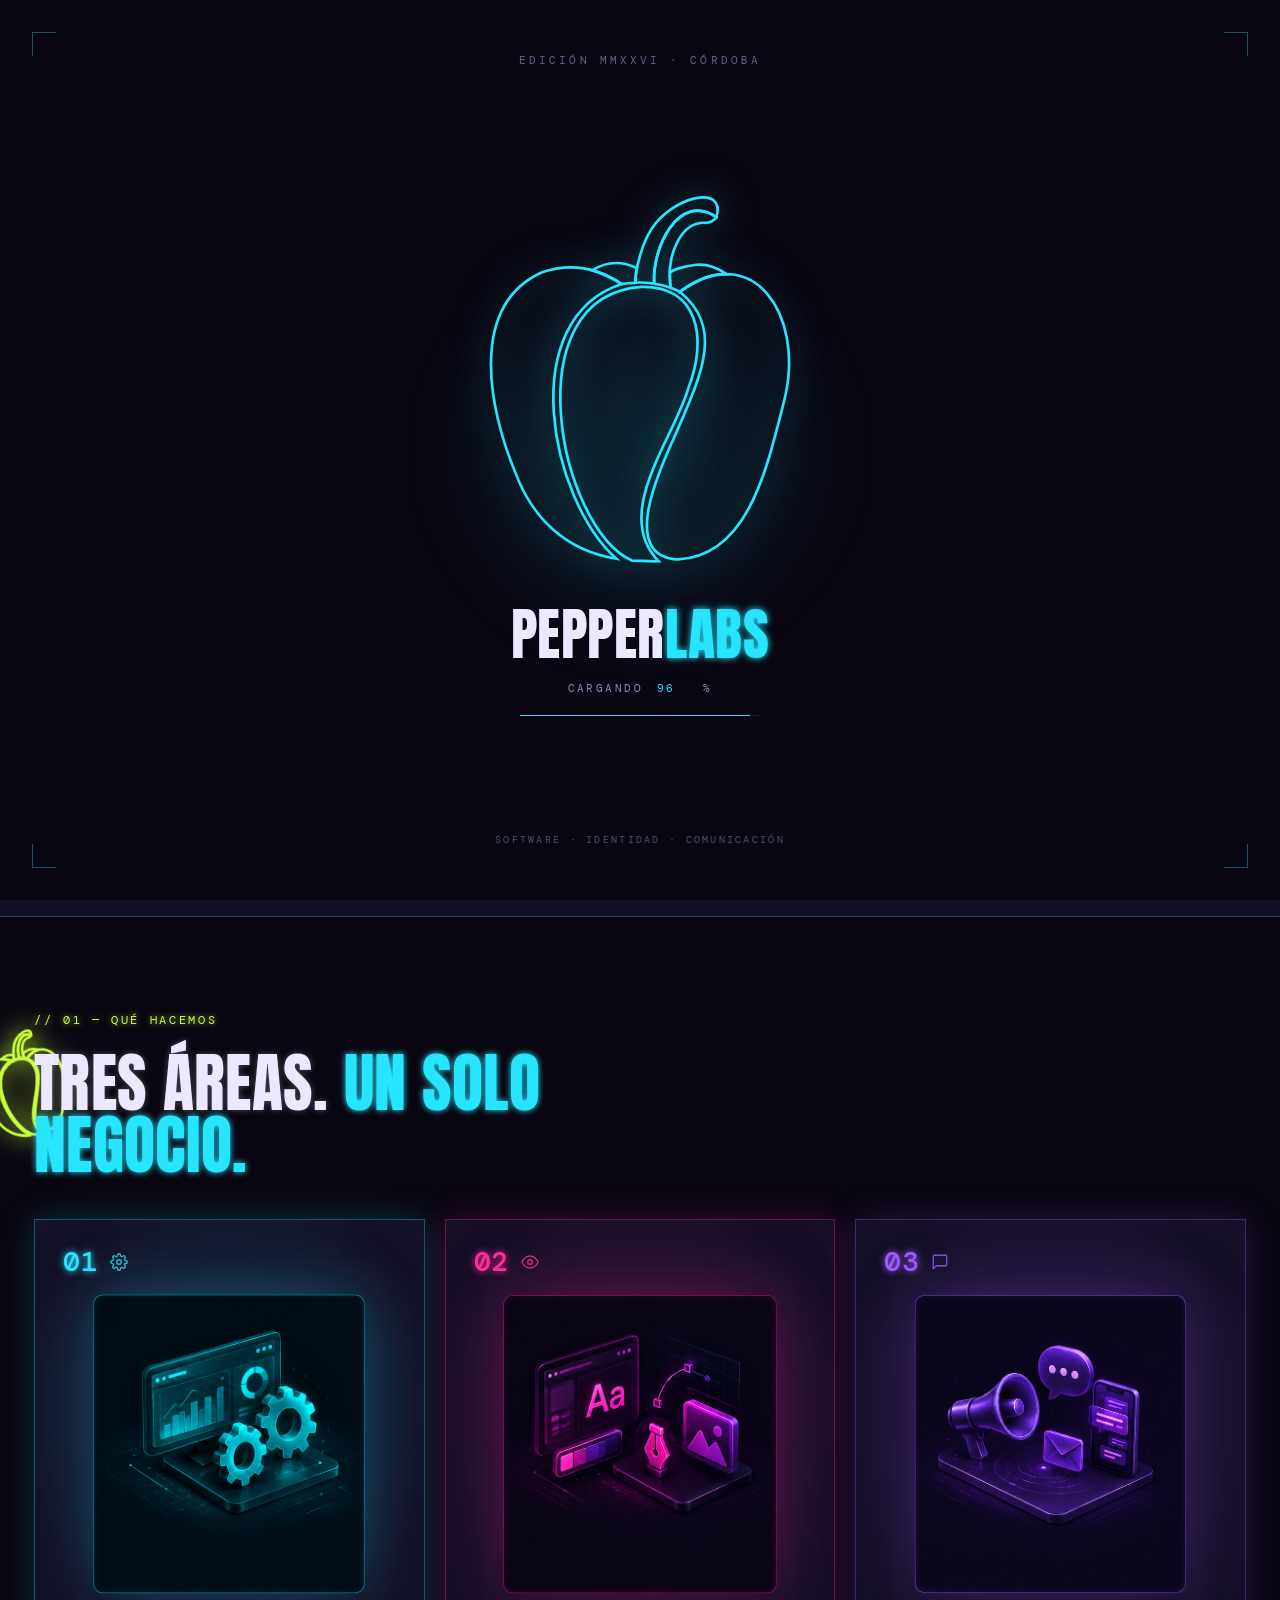
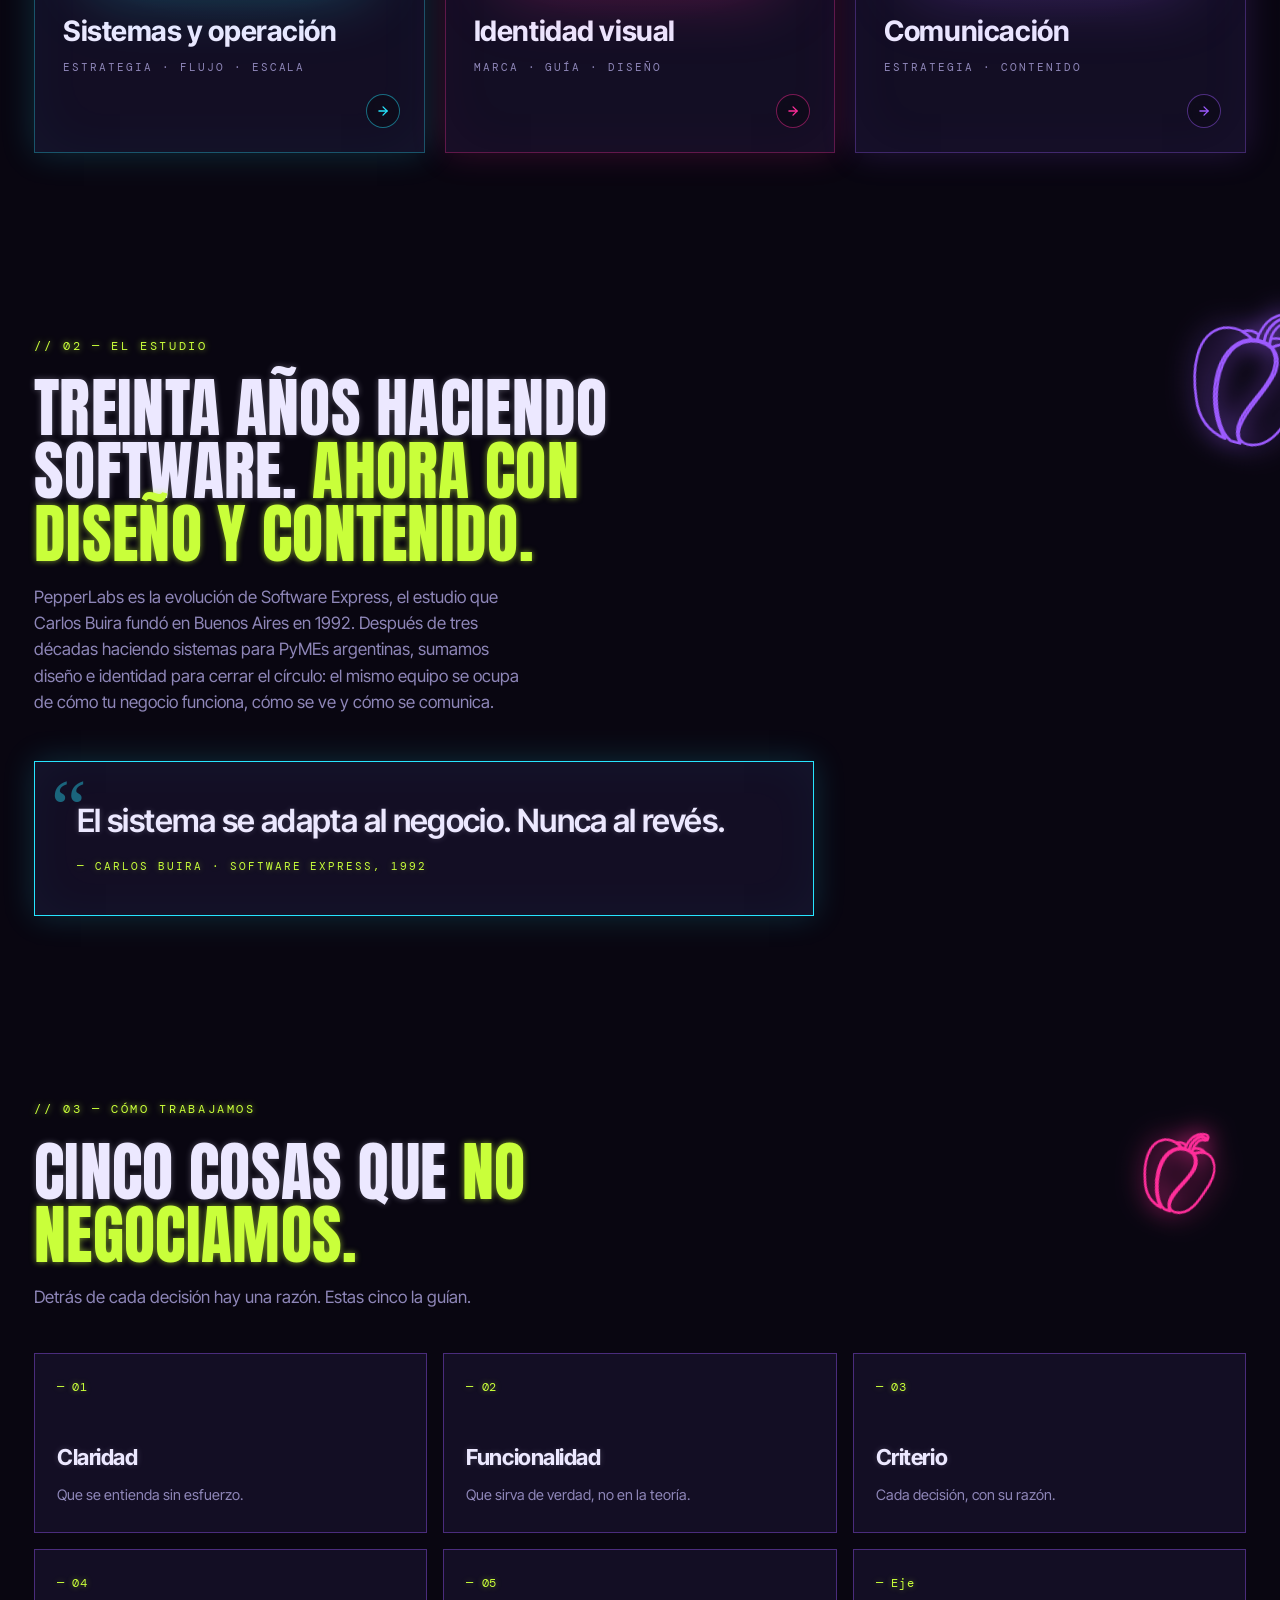
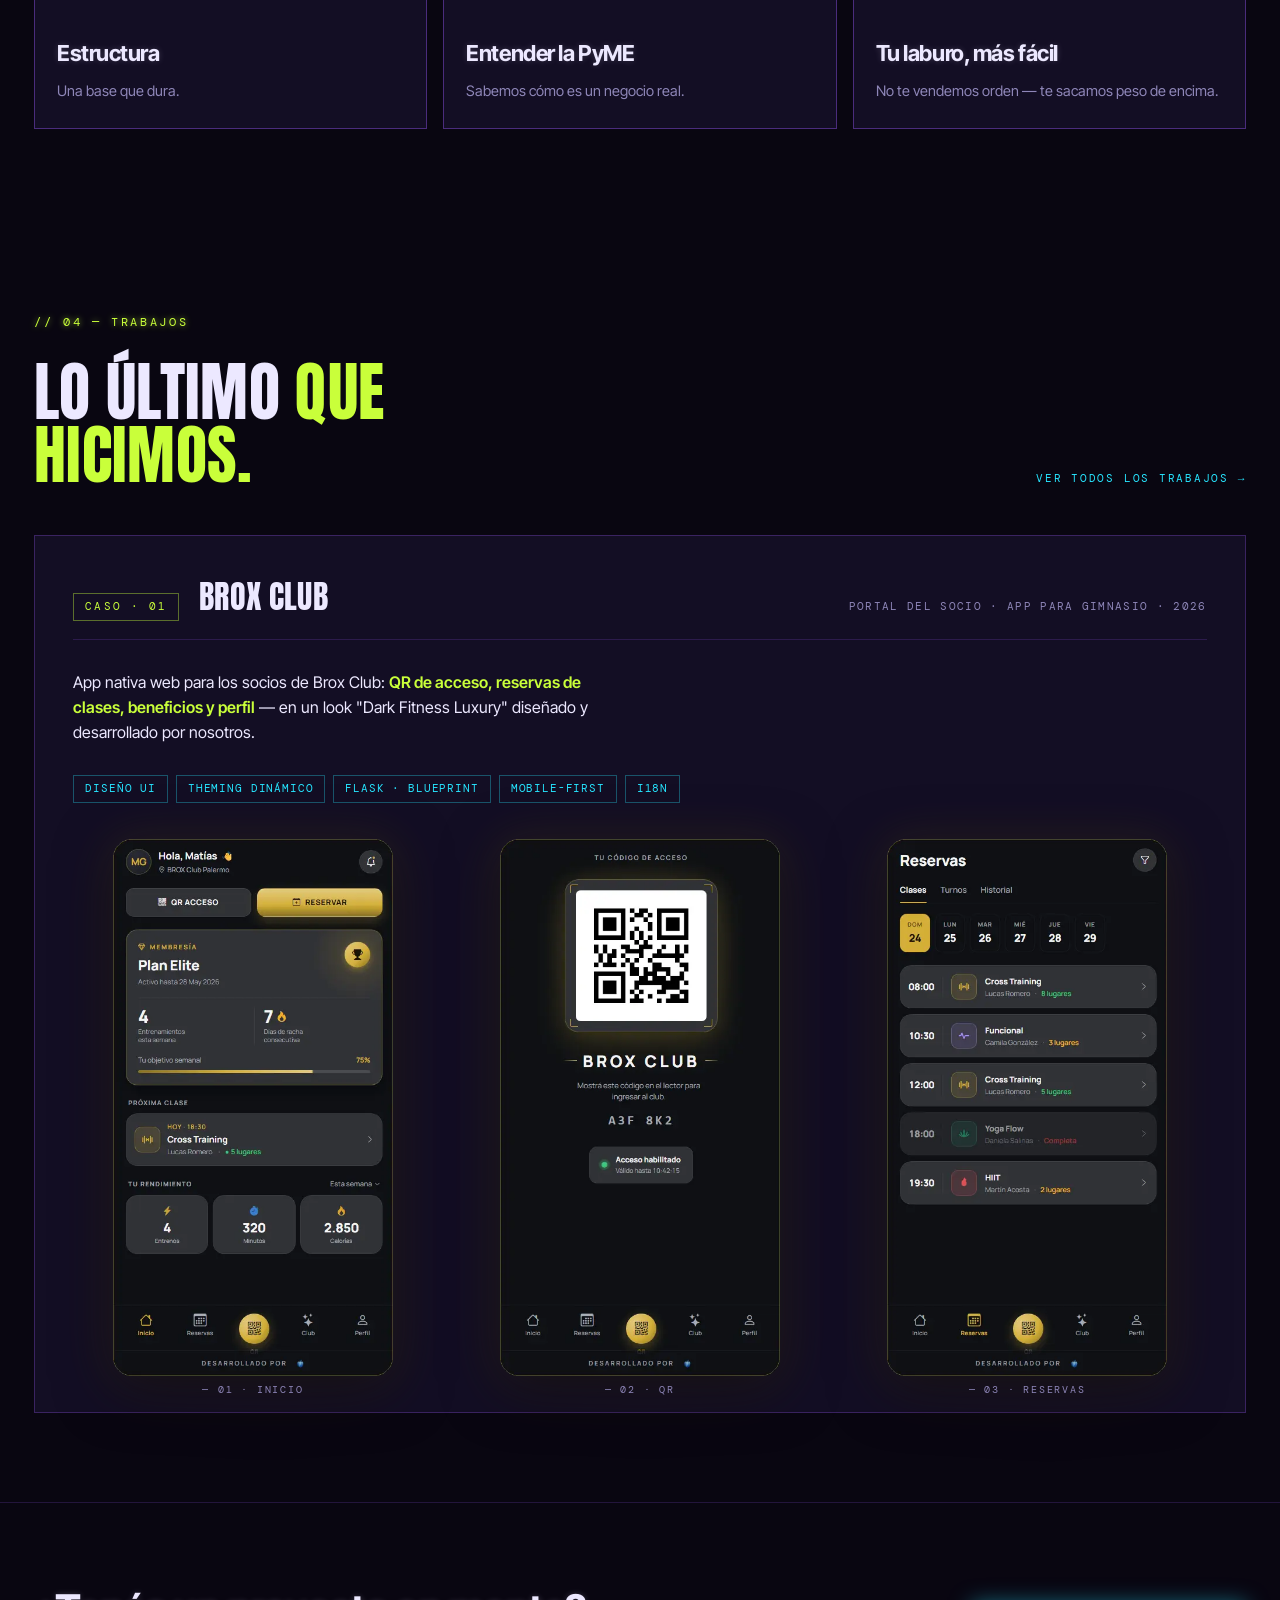
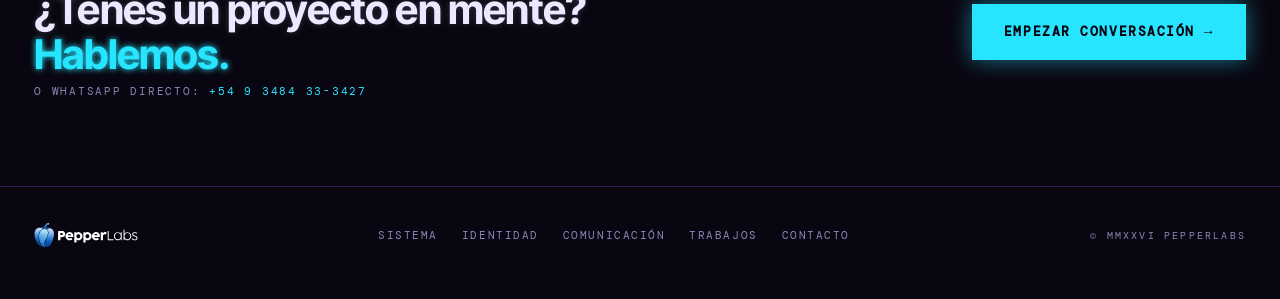
==== commit 6ad3b35c: "Add files via upload" ====
--- a/index.html
+++ b/index.html
@@ -17,8 +17,10 @@
 <meta name="twitter:title" content="PepperLabs — Software, diseño y comunicación">
 <meta name="twitter:description" content="Software, identidad visual y comunicación para tu negocio. El mismo equipo piensa, diseña y construye.">
 <meta name="twitter:image" content="assets/og-image.png">
+<link rel="icon" type="image/x-icon" href="favicon.ico">
 <link rel="icon" type="image/png" sizes="32x32" href="favicon32.png">
-<link rel="apple-touch-icon" href="favicon192.png">
+<link rel="icon" type="image/png" sizes="192x192" href="favicon192.png">
+<link rel="apple-touch-icon" sizes="180x180" href="apple-touch-icon.png">
 <link rel="preconnect" href="https://fonts.googleapis.com">
 <link rel="preconnect" href="https://fonts.gstatic.com" crossorigin>
 <link href="https://fonts.googleapis.com/css2?family=Anton&family=Inter+Tight:wght@400;500;600;700&family=DM+Mono:wght@400;500&display=swap" rel="stylesheet">
@@ -261,9 +263,9 @@
         <span>Diseño UI</span><span>Theming dinámico</span><span>Flask · Blueprint</span><span>Mobile-first</span><span>i18n</span>
       </div>
       <div class="work-phones preview">
-        <div class="work-phone" data-lightbox="brox" data-caption="Brox Club · 01 · Inicio del socio"><img src="assets/work/brox-inicio.png" alt="Brox Club · Inicio"><span class="label">— 01 · Inicio</span></div>
-        <div class="work-phone" data-lightbox="brox" data-caption="Brox Club · 02 · QR de acceso"><img src="assets/work/brox-qr.png" alt="Brox Club · QR de acceso"><span class="label">— 02 · QR</span></div>
-        <div class="work-phone" data-lightbox="brox" data-caption="Brox Club · 03 · Reservas de clases"><img src="assets/work/brox-reservas.png" alt="Brox Club · Reservas"><span class="label">— 03 · Reservas</span></div>
+        <div class="work-phone" data-lightbox="brox" data-caption="Brox Club · 01 · Inicio del socio"><img src="assets/work/brox-inicio.webp" alt="Brox Club · Inicio"><span class="label">— 01 · Inicio</span></div>
+        <div class="work-phone" data-lightbox="brox" data-caption="Brox Club · 02 · QR de acceso"><img src="assets/work/brox-qr.webp" alt="Brox Club · QR de acceso"><span class="label">— 02 · QR</span></div>
+        <div class="work-phone" data-lightbox="brox" data-caption="Brox Club · 03 · Reservas de clases"><img src="assets/work/brox-reservas.webp" alt="Brox Club · Reservas"><span class="label">— 03 · Reservas</span></div>
       </div>
     </div>
   </div>
--- a/estilo.css
+++ b/estilo.css
@@ -56,7 +56,7 @@
 .nav-logo img{ height:28px; display:block; }
 .nav-links{ display:flex; gap:30px; list-style:none; }
 .nav-links a{ font-family:var(--mono); font-size:11px; letter-spacing:.16em; text-transform:uppercase; color:var(--dim); transition:color .15s, text-shadow .15s; }
-.nav-links a:hover, .nav-links a.active{ color:var(--cyan); text-shadow:0 0 10px var(--cyan); }
+.nav-links a:hover, .nav-links a.active{ color:var(--cyan); text-shadow:0 0 6px var(--cyan); }
 .nav-cta{
   font-family:var(--mono); font-size:11px; font-weight:600; letter-spacing:.12em; text-transform:uppercase;
   color:var(--bg); background:var(--cyan); padding:11px 20px;
@@ -102,10 +102,10 @@
 }
 .mobile-menu li a::before{
   content:attr(data-n); font-family:var(--mono); font-size:11px; font-weight:500;
-  letter-spacing:.18em; color:var(--lime); text-shadow:0 0 10px rgba(201,255,58,.5);
+  letter-spacing:.18em; color:var(--lime); text-shadow:0 0 6px rgba(201,255,58,.5);
   flex:0 0 auto; padding-top:.45em;
 }
-.mobile-menu li a:hover{ color:var(--cyan); text-shadow:0 0 10px var(--cyan); }
+.mobile-menu li a:hover{ color:var(--cyan); text-shadow:0 0 6px var(--cyan); }
 .mobile-menu .mm-cta{
   margin-top:auto; background:var(--cyan); color:var(--bg);
   font-family:var(--mono); font-size:13px; font-weight:600; letter-spacing:.12em;
@@ -114,7 +114,8 @@
 }
 
 /* ── HERO BASE (shared por las 4 páginas) ── */
-.hero{ position:relative; overflow:hidden; padding:60px var(--pad) 110px; min-height:680px; }
+.hero{ position:relative; overflow:hidden; padding:48px var(--pad) 60px;
+  min-height:calc(100dvh - 160px); }
 .hero-in{ position:relative; z-index:5; max-width:52%; }
 .hero-in.right{ position:absolute; top:90px; right:var(--pad); left:auto; max-width:48%; }
 .hero-meta{
@@ -122,14 +123,14 @@
   font-family:var(--mono); font-size:11px; letter-spacing:.16em; text-transform:uppercase;
 }
 .hero-meta .sep{ color:var(--dim); }
-.hero-meta .area-tag{ color:var(--lime); text-shadow:0 0 10px rgba(201,255,58,.6); }
+.hero-meta .area-tag{ color:var(--lime); text-shadow:0 0 6px rgba(201,255,58,.6); }
 .hero-meta .year{ color:var(--dim); margin-left:auto; }
 .back-link{
   display:inline-flex; align-items:center; gap:8px; color:var(--dim);
   font-family:var(--mono); font-size:11px; letter-spacing:.16em; text-transform:uppercase;
   border-bottom:1px solid transparent; transition:color .15s, border-color .15s;
 }
-.back-link:hover{ color:var(--cyan); border-bottom-color:var(--cyan); text-shadow:0 0 10px var(--cyan); }
+.back-link:hover{ color:var(--cyan); border-bottom-color:var(--cyan); text-shadow:0 0 6px var(--cyan); }
 .hero-kick{
   font-family:var(--mono); font-size:12px; letter-spacing:.22em; text-transform:uppercase;
   display:inline-block; margin-bottom:24px;
@@ -138,7 +139,7 @@
 .hero h1{
   font-family:var(--display); font-weight:400; text-transform:uppercase;
   font-size:clamp(48px,7.4vw,116px); line-height:.96; letter-spacing:.005em;
-  max-width:14ch; text-shadow:0 0 10px rgba(236,232,255,.3);
+  max-width:14ch; text-shadow:0 0 6px rgba(236,232,255,.3);
 }
 .hero h1 em{ font-style:normal; }
 .hero-foot{ display:flex; align-items:flex-end; justify-content:flex-start; gap:24px;
@@ -196,20 +197,24 @@
   color:var(--pink); display:flex; align-items:center; gap:8px;
 }
 .hero.home .pep-spec::before{ content:""; width:12px; height:1px; background:var(--pink); }
-.hero.home .hero-kick{ color:var(--cyan); text-shadow:0 0 10px var(--cyan); }
-.hero.home h1 em{ color:var(--pink); text-shadow:0 0 10px var(--pink); }
-.hero.home h1 .ln{ color:var(--cyan); text-shadow:0 0 10px var(--cyan); }
+.hero.home .hero-kick{ color:var(--cyan); text-shadow:0 0 6px var(--cyan); }
+.hero.home h1 em{ color:var(--pink); text-shadow:0 0 6px var(--pink); }
+.hero.home h1 .ln{ color:var(--cyan); text-shadow:0 0 6px var(--cyan); }
 .hero.home .btn-fill{ background:var(--cyan); }
 .hero.home .btn-line{ color:var(--violet); }
 
 /* ── HERO SISTEMA · Watermark editorial (reemplazo de la grilla Tron) ── */
 .hero.sistema .watermark{
-  position:absolute; right:6%; bottom:-3%;
+  display:none;
+  position:absolute; right:6%; bottom:6%;
   font-family:var(--mono); font-weight:500;
-  font-size:clamp(280px,40vw,580px); line-height:.85; letter-spacing:-.04em;
+  font-size:clamp(160px,22vw,300px); line-height:.85; letter-spacing:-.04em;
   color:transparent;
-  -webkit-text-stroke:1px rgba(140,132,181,.13);
+  -webkit-text-stroke:1px rgba(140,132,181,.09);
   z-index:0; pointer-events:none; user-select:none;
+}
+@media (max-width: 860px){
+  .hero.sistema .watermark{ display:block; }
 }
 .hero.sistema .corner{
   position:absolute; width:22px; height:22px; border:0 solid rgba(140,132,181,.4);
@@ -250,9 +255,9 @@
 .hero.sistema .pep-callout .ct-text{
   font-family:var(--mono); font-size:11px; color:var(--ink); line-height:1.4;
 }
-.hero.sistema .hero-kick{ color:var(--cyan); text-shadow:0 0 10px var(--cyan); }
-.hero.sistema h1 em{ color:var(--cyan); text-shadow:0 0 10px var(--cyan); }
-.hero.sistema h1 .ln{ color:var(--pink); text-shadow:0 0 10px var(--pink); }
+.hero.sistema .hero-kick{ color:var(--cyan); text-shadow:0 0 6px var(--cyan); }
+.hero.sistema h1 em{ color:var(--cyan); text-shadow:0 0 6px var(--cyan); }
+.hero.sistema h1 .ln{ color:var(--pink); text-shadow:0 0 6px var(--pink); }
 .hero.sistema .btn-fill{ background:var(--cyan); }
 .hero.sistema .btn-line{ color:var(--violet); }
 
@@ -326,9 +331,9 @@
   font-family:var(--mono); font-size:8.5px; letter-spacing:.14em; color:var(--dim);
   text-transform:uppercase;
 }
-.hero.identidad .hero-kick{ color:var(--magenta); text-shadow:0 0 10px var(--magenta); }
-.hero.identidad h1 em{ color:var(--magenta); text-shadow:0 0 10px var(--magenta); }
-.hero.identidad h1 .ln{ color:var(--cyan); text-shadow:0 0 10px var(--cyan); }
+.hero.identidad .hero-kick{ color:var(--magenta); text-shadow:0 0 6px var(--magenta); }
+.hero.identidad h1 em{ color:var(--magenta); text-shadow:0 0 6px var(--magenta); }
+.hero.identidad h1 .ln{ color:var(--cyan); text-shadow:0 0 6px var(--cyan); }
 .hero.identidad .btn-fill{ background:var(--magenta); }
 .hero.identidad .btn-line{ color:var(--cyan); }
 
@@ -396,9 +401,9 @@
 .hero.trabajos .rm2{ bottom:48px; left:46%; opacity:.7; }
 .hero.trabajos .rm3{ top:38%; left:48%; opacity:.45; transform:scale(.7); }
 
-.hero.trabajos .hero-kick{ color:var(--violet); text-shadow:0 0 10px var(--violet); }
-.hero.trabajos h1 em{ color:var(--pink); text-shadow:0 0 10px var(--pink); }
-.hero.trabajos h1 .ln{ color:var(--violet); text-shadow:0 0 10px var(--violet); }
+.hero.trabajos .hero-kick{ color:var(--violet); text-shadow:0 0 6px var(--violet); }
+.hero.trabajos h1 em{ color:var(--pink); text-shadow:0 0 6px var(--pink); }
+.hero.trabajos h1 .ln{ color:var(--violet); text-shadow:0 0 6px var(--violet); }
 .hero.trabajos .btn-fill{ background:var(--violet); }
 .hero.trabajos .btn-line{ color:var(--pink); }
 
@@ -441,9 +446,9 @@
   font-family:var(--mono); font-size:10px; letter-spacing:.22em; color:var(--lime);
   text-transform:uppercase;
 }
-.hero.comunicacion .hero-kick{ color:var(--lime); text-shadow:0 0 10px var(--lime); }
-.hero.comunicacion h1 em{ color:var(--lime); text-shadow:0 0 10px var(--lime); }
-.hero.comunicacion h1 .ln{ color:var(--cyan); text-shadow:0 0 10px var(--cyan); }
+.hero.comunicacion .hero-kick{ color:var(--lime); text-shadow:0 0 6px var(--lime); }
+.hero.comunicacion h1 em{ color:var(--lime); text-shadow:0 0 6px var(--lime); }
+.hero.comunicacion h1 .ln{ color:var(--cyan); text-shadow:0 0 6px var(--cyan); }
 .hero.comunicacion .btn-fill{ background:var(--lime); }
 .hero.comunicacion .btn-line{ color:var(--violet); }
 
@@ -461,24 +466,24 @@
 .sec{ position:relative; padding:clamp(60px,7vw,108px) 0; overflow:hidden; }
 .sec-kick{
   font-family:var(--mono); font-size:12px; letter-spacing:.22em; text-transform:uppercase;
-  color:var(--lime); text-shadow:0 0 10px rgba(201,255,58,.7); display:inline-block; margin-bottom:22px;
+  color:var(--lime); text-shadow:0 0 6px rgba(201,255,58,.7); display:inline-block; margin-bottom:22px;
 }
 .h2{ font-family:var(--display); font-weight:400; text-transform:uppercase;
   font-size:clamp(36px,5vw,72px); line-height:.98; letter-spacing:.005em;
-  max-width:22ch; text-shadow:0 0 10px rgba(236,232,255,.3); position:relative; z-index:2; }
-.h2 em{ font-style:normal; color:var(--cyan); text-shadow:0 0 10px var(--cyan); }
-.h2 em.pink{ color:var(--pink); text-shadow:0 0 10px var(--pink); }
-.h2 em.lime{ color:var(--lime); text-shadow:0 0 10px rgba(201,255,58,.6); }
-.h2 em.violet{ color:var(--violet); text-shadow:0 0 10px var(--violet); }
-.h2 em.magenta{ color:var(--magenta); text-shadow:0 0 10px var(--magenta); }
+  max-width:22ch; text-shadow:0 0 6px rgba(236,232,255,.3); position:relative; z-index:2; }
+.h2 em{ font-style:normal; color:var(--cyan); text-shadow:0 0 6px var(--cyan); }
+.h2 em.pink{ color:var(--pink); text-shadow:0 0 6px var(--pink); }
+.h2 em.lime{ color:var(--lime); text-shadow:0 0 6px rgba(201,255,58,.6); }
+.h2 em.violet{ color:var(--violet); text-shadow:0 0 6px var(--violet); }
+.h2 em.magenta{ color:var(--magenta); text-shadow:0 0 6px var(--magenta); }
 .sec-lead{ font-size:17px; color:var(--dim); max-width:50ch; margin-top:18px; position:relative; z-index:2; }
 .sec-head{ position:relative; z-index:2; margin-bottom:32px; }
 
 .cierre{ font-family:var(--display); font-weight:400; text-transform:uppercase;
   font-size:clamp(28px,4vw,60px); line-height:1; letter-spacing:.005em;
-  max-width:24ch; margin-top:50px; text-shadow:0 0 10px rgba(236,232,255,.25);
+  max-width:24ch; margin-top:50px; text-shadow:0 0 6px rgba(236,232,255,.25);
   position:relative; z-index:2; }
-.cierre em{ font-style:normal; color:var(--lime); text-shadow:0 0 10px rgba(201,255,58,.6); }
+.cierre em{ font-style:normal; color:var(--lime); text-shadow:0 0 6px rgba(201,255,58,.6); }
 
 /* ── ÁREAS (home) ── */
 .areas{ display:grid; grid-template-columns:repeat(3,1fr); gap:20px; margin-top:42px;
@@ -503,7 +508,7 @@
     inset 0 0 80px color-mix(in srgb, var(--cn,var(--cyan)) 6%, transparent); }
 .area-1{ --cn:var(--cyan); } .area-2{ --cn:var(--pink); } .area-3{ --cn:var(--violet); }
 .area-num{ font-family:var(--mono); font-size:28px; font-weight:500;
-  color:var(--cn); text-shadow:0 0 12px var(--cn);
+  color:var(--cn); text-shadow:0 0 7px var(--cn);
   display:flex; align-items:center; gap:12px; letter-spacing:.02em; line-height:1; }
 .area-num svg{ width:18px; height:18px; opacity:.82; flex:0 0 auto; }
 .area-art{ flex:1; display:grid; place-items:center;
@@ -546,9 +551,9 @@
 }
 .sintoma:hover{ border-color:var(--cyan); box-shadow:0 0 26px rgba(39,229,255,.3); transform:translateY(-4px); }
 .sintoma-n{ font-family:var(--mono); font-size:12px; color:var(--lime); letter-spacing:.06em;
-  text-shadow:0 0 10px rgba(201,255,58,.4); }
+  text-shadow:0 0 6px rgba(201,255,58,.4); }
 .sintoma-t{ font-weight:700; font-size:22px; line-height:1.12; letter-spacing:-.02em; margin-top:auto;
-  text-shadow:0 0 10px rgba(236,232,255,.18); }
+  text-shadow:0 0 6px rgba(236,232,255,.18); }
 .sintoma-d{ font-size:14.5px; color:var(--dim); line-height:1.5; }
 .sintoma-tags{ display:flex; flex-wrap:wrap; gap:6px; margin-top:2px; }
 .sintoma-tags span{
@@ -572,7 +577,7 @@
 .stat:nth-child(3){ --sc:var(--lime); }
 .stat-n{ font-family:var(--display); font-weight:400; text-transform:uppercase;
   font-size:clamp(64px,8vw,116px); line-height:.88; letter-spacing:.005em;
-  color:var(--sc); text-shadow:0 0 10px var(--sc); }
+  color:var(--sc); text-shadow:0 0 6px var(--sc); }
 .stat-n em{ font-style:normal; font-size:.45em; opacity:.85; }
 .stat-l{ font-family:var(--mono); font-size:11px; letter-spacing:.18em; text-transform:uppercase;
   color:var(--dim); margin-top:14px; }
@@ -585,11 +590,11 @@
 .modgrid-head:first-of-type{ margin-top:10px; }
 .modgrid-tag{
   font-family:var(--mono); font-size:11px; letter-spacing:.18em; text-transform:uppercase;
-  color:var(--lime); text-shadow:0 0 10px rgba(201,255,58,.5);
+  color:var(--lime); text-shadow:0 0 6px rgba(201,255,58,.5);
 }
 .modgrid-name{
   font-weight:700; font-size:clamp(22px,2.6vw,32px); letter-spacing:-.02em;
-  text-shadow:0 0 10px rgba(236,232,255,.2);
+  text-shadow:0 0 6px rgba(236,232,255,.2);
 }
 .modgrid-meta{
   font-family:var(--mono); font-size:11px; letter-spacing:.12em; text-transform:uppercase;
@@ -621,7 +626,7 @@
 .precio-n{
   font-family:var(--display); font-weight:400; text-transform:uppercase;
   font-size:clamp(60px,8vw,108px); line-height:.9; letter-spacing:.005em;
-  color:var(--pink); text-shadow:0 0 10px var(--pink);
+  color:var(--pink); text-shadow:0 0 6px var(--pink);
 }
 .precio-per{ font-family:var(--mono); font-size:11px; letter-spacing:.16em; text-transform:uppercase;
   color:var(--dim); }
@@ -630,7 +635,7 @@
 .precio-inc{
   font-family:var(--mono); font-size:11px; letter-spacing:.1em; text-transform:uppercase;
   color:var(--lime); border:1px solid rgba(201,255,58,.4); padding:9px 13px;
-  align-self:flex-start; text-shadow:0 0 10px rgba(201,255,58,.35);
+  align-self:flex-start; text-shadow:0 0 6px rgba(201,255,58,.35);
 }
 .precio-body .btn{ align-self:flex-start; }
 
@@ -647,10 +652,10 @@
 }
 .cita-t{
   font-weight:600; font-size:clamp(22px,2.6vw,32px); line-height:1.18; letter-spacing:-.02em;
-  color:var(--ink); text-shadow:0 0 10px rgba(236,232,255,.2);
+  color:var(--ink); text-shadow:0 0 6px rgba(236,232,255,.2);
 }
 .cita-a{ font-family:var(--mono); font-size:11px; letter-spacing:.18em; text-transform:uppercase;
-  color:var(--lime); margin-top:18px; text-shadow:0 0 10px rgba(201,255,58,.35); }
+  color:var(--lime); margin-top:18px; text-shadow:0 0 6px rgba(201,255,58,.35); }
 
 /* ── CONTACT BLOCK ── */
 .contact-block{
@@ -664,7 +669,7 @@
   max-width:20ch;
 }
 .contact-head h2 em{
-  font-style:normal; color:var(--cyan); text-shadow:0 0 10px var(--cyan);
+  font-style:normal; color:var(--cyan); text-shadow:0 0 6px var(--cyan);
 }
 .contact-head p{ color:var(--dim); margin-top:14px; max-width:50ch; font-size:15px; }
 .contact-grid{
@@ -747,10 +752,10 @@
 }
 .cta-fino-title{
   font-weight:700; font-size:clamp(26px,3.2vw,42px); line-height:1.1; letter-spacing:-.02em;
-  max-width:24ch; text-shadow:0 0 10px rgba(236,232,255,.2);
+  max-width:24ch; text-shadow:0 0 6px rgba(236,232,255,.2);
 }
 .cta-fino-title em{
-  font-style:normal; color:var(--cyan); text-shadow:0 0 10px var(--cyan);
+  font-style:normal; color:var(--cyan); text-shadow:0 0 6px var(--cyan);
 }
 .cta-fino .btn-fill{
   background:var(--cyan); color:var(--bg);
@@ -763,7 +768,7 @@
   color:var(--dim); flex-basis:100%; margin-top:6px;
 }
 .cta-fino-alt a{ color:var(--cyan); transition:text-shadow .15s; }
-.cta-fino-alt a:hover{ text-shadow:0 0 10px var(--cyan); }
+.cta-fino-alt a:hover{ text-shadow:0 0 6px var(--cyan); }
 
 /* ── TRABAJOS — phones grid (preview Home + dedicated page) ── */
 .work-section{ position:relative; padding:clamp(60px,7vw,108px) 0; overflow:visible; }
@@ -776,7 +781,7 @@
 .work-head .right{ font-family:var(--mono); font-size:11px; letter-spacing:.16em;
   text-transform:uppercase; color:var(--dim); text-align:right; }
 .work-head .right a{ color:var(--cyan); }
-.work-head .right a:hover{ text-shadow:0 0 10px var(--cyan); }
+.work-head .right a:hover{ text-shadow:0 0 6px var(--cyan); }
 .work-card{
   position:relative; padding:36px clamp(20px,3vw,56px);
   border:1px solid rgba(157,91,255,.28); background:var(--bg2);
@@ -804,6 +809,22 @@
 .work-phones.full{ grid-template-columns:repeat(5, 1fr); gap:18px; }
 .work-phones.full .work-phone{ max-width:none; }
 .work-phones.full .work-phone .label{ font-size:9px; letter-spacing:.14em; }
+@media (max-width: 740px){
+  .work-section{ padding:48px 0; }
+  .work-card{ padding:24px 18px; }
+  .work-meta{ flex-direction:column; align-items:flex-start; gap:10px;
+    padding-bottom:14px; margin-bottom:22px; }
+  .work-meta .info{ margin-left:0; line-height:1.4; }
+  .work-meta .name{ font-size:24px; }
+  .work-desc{ font-size:15px; max-width:none; }
+  .work-desc code{ font-size:12px !important; word-break:break-all;
+    display:inline-block; }
+  .work-features{ gap:6px; margin-bottom:26px; }
+  .work-features span{ font-size:9.5px; padding:4px 8px; letter-spacing:.06em; }
+  .work-head{ margin-bottom:30px; }
+  .work-head .left h2{ font-size:clamp(32px,8vw,44px); }
+  .work-head .right{ text-align:left; width:100%; }
+}
 @media (max-width: 980px){
   .work-phones.full{ grid-template-columns:repeat(2, 1fr); gap:36px 24px; }
 }
@@ -888,7 +909,7 @@
   letter-spacing:.01em; text-transform:uppercase; line-height:1;
   color:var(--ink);
 }
-.pl-intro-brand em{ font-style:normal; color:var(--cyan); text-shadow:0 0 12px var(--cyan); }
+.pl-intro-brand em{ font-style:normal; color:var(--cyan); text-shadow:0 0 7px var(--cyan); }
 .pl-intro-status{
   font-family:var(--mono); font-size:11px; letter-spacing:.22em;
   text-transform:uppercase; color:var(--dim);
@@ -1083,7 +1104,7 @@
 .footer-row img{ height:24px; }
 .footer-links{ display:flex; gap:24px; }
 .footer-links a{ font-family:var(--mono); font-size:11px; letter-spacing:.14em; text-transform:uppercase; color:var(--dim); transition:color .15s, text-shadow .15s; }
-.footer-links a:hover{ color:var(--cyan); text-shadow:0 0 10px var(--cyan); }
+.footer-links a:hover{ color:var(--cyan); text-shadow:0 0 6px var(--cyan); }
 
 /* ── RESPONSIVE ── */
 @media(max-width:980px){
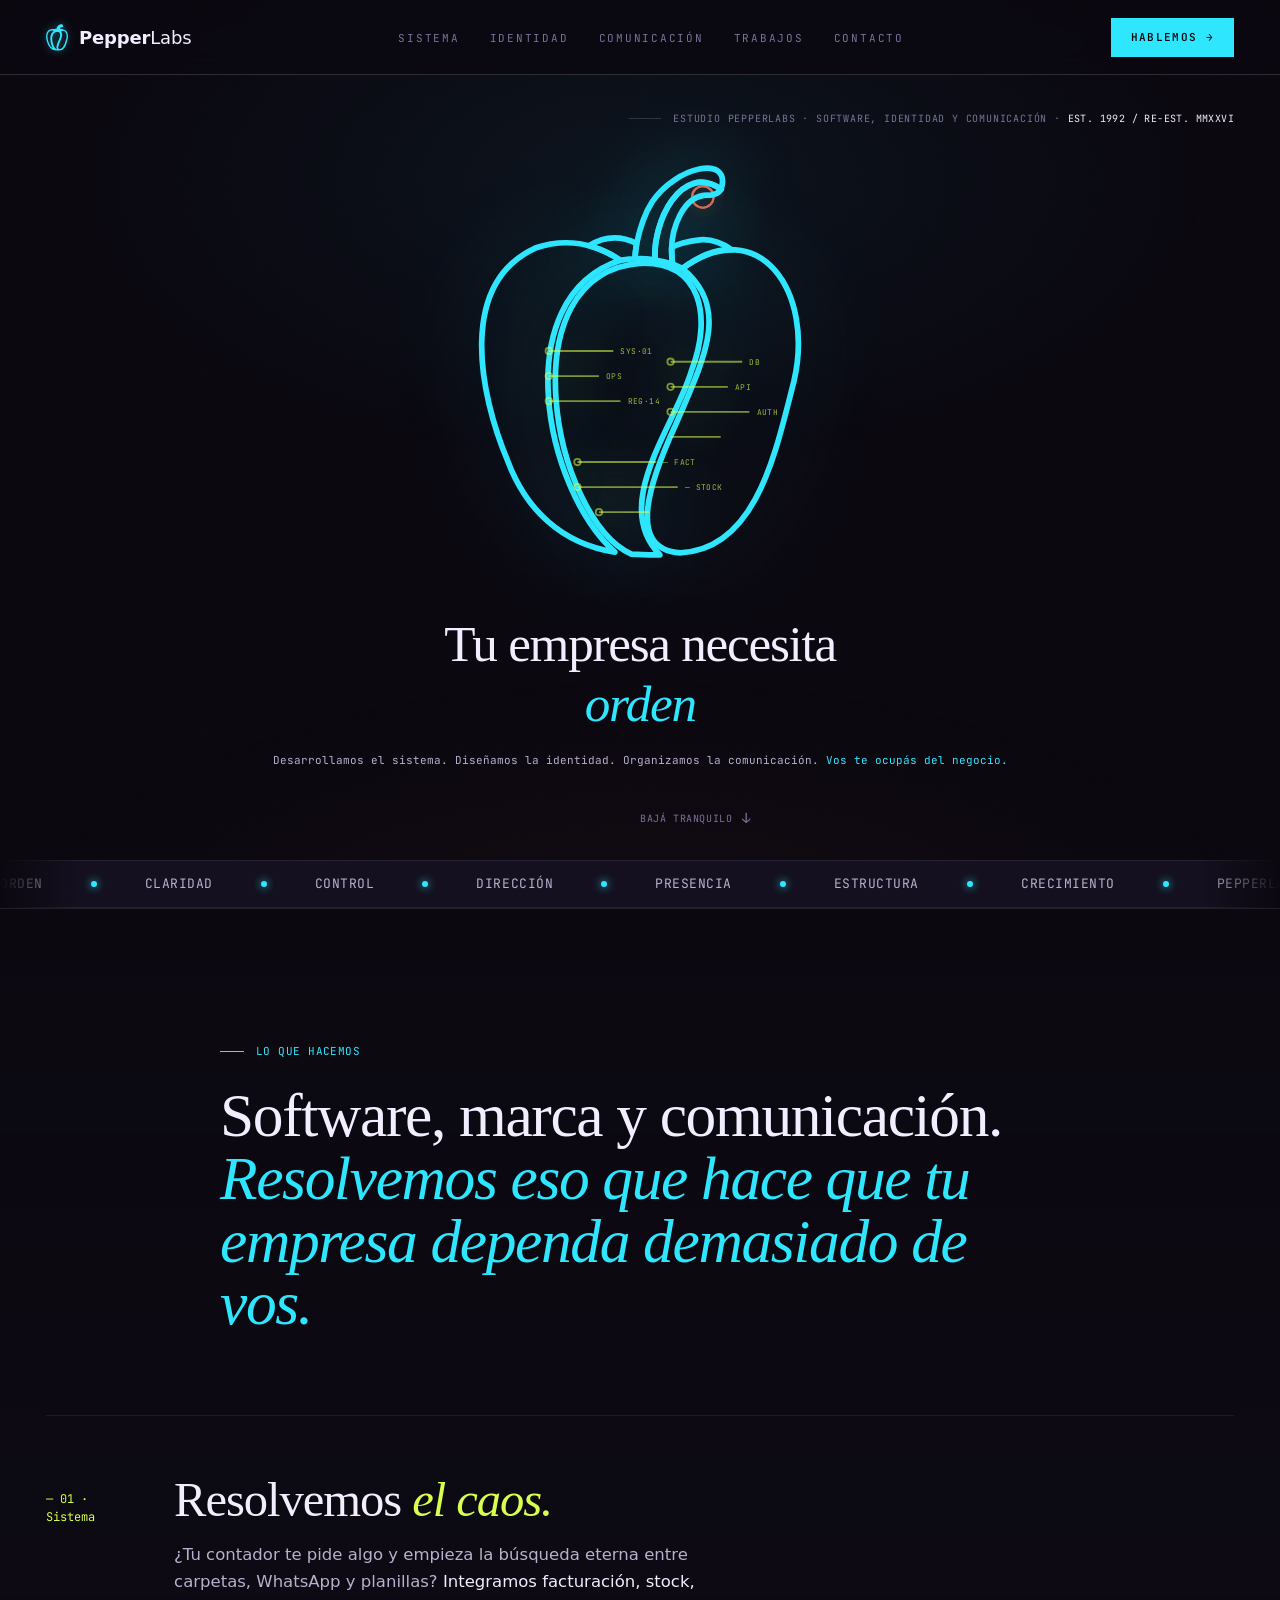
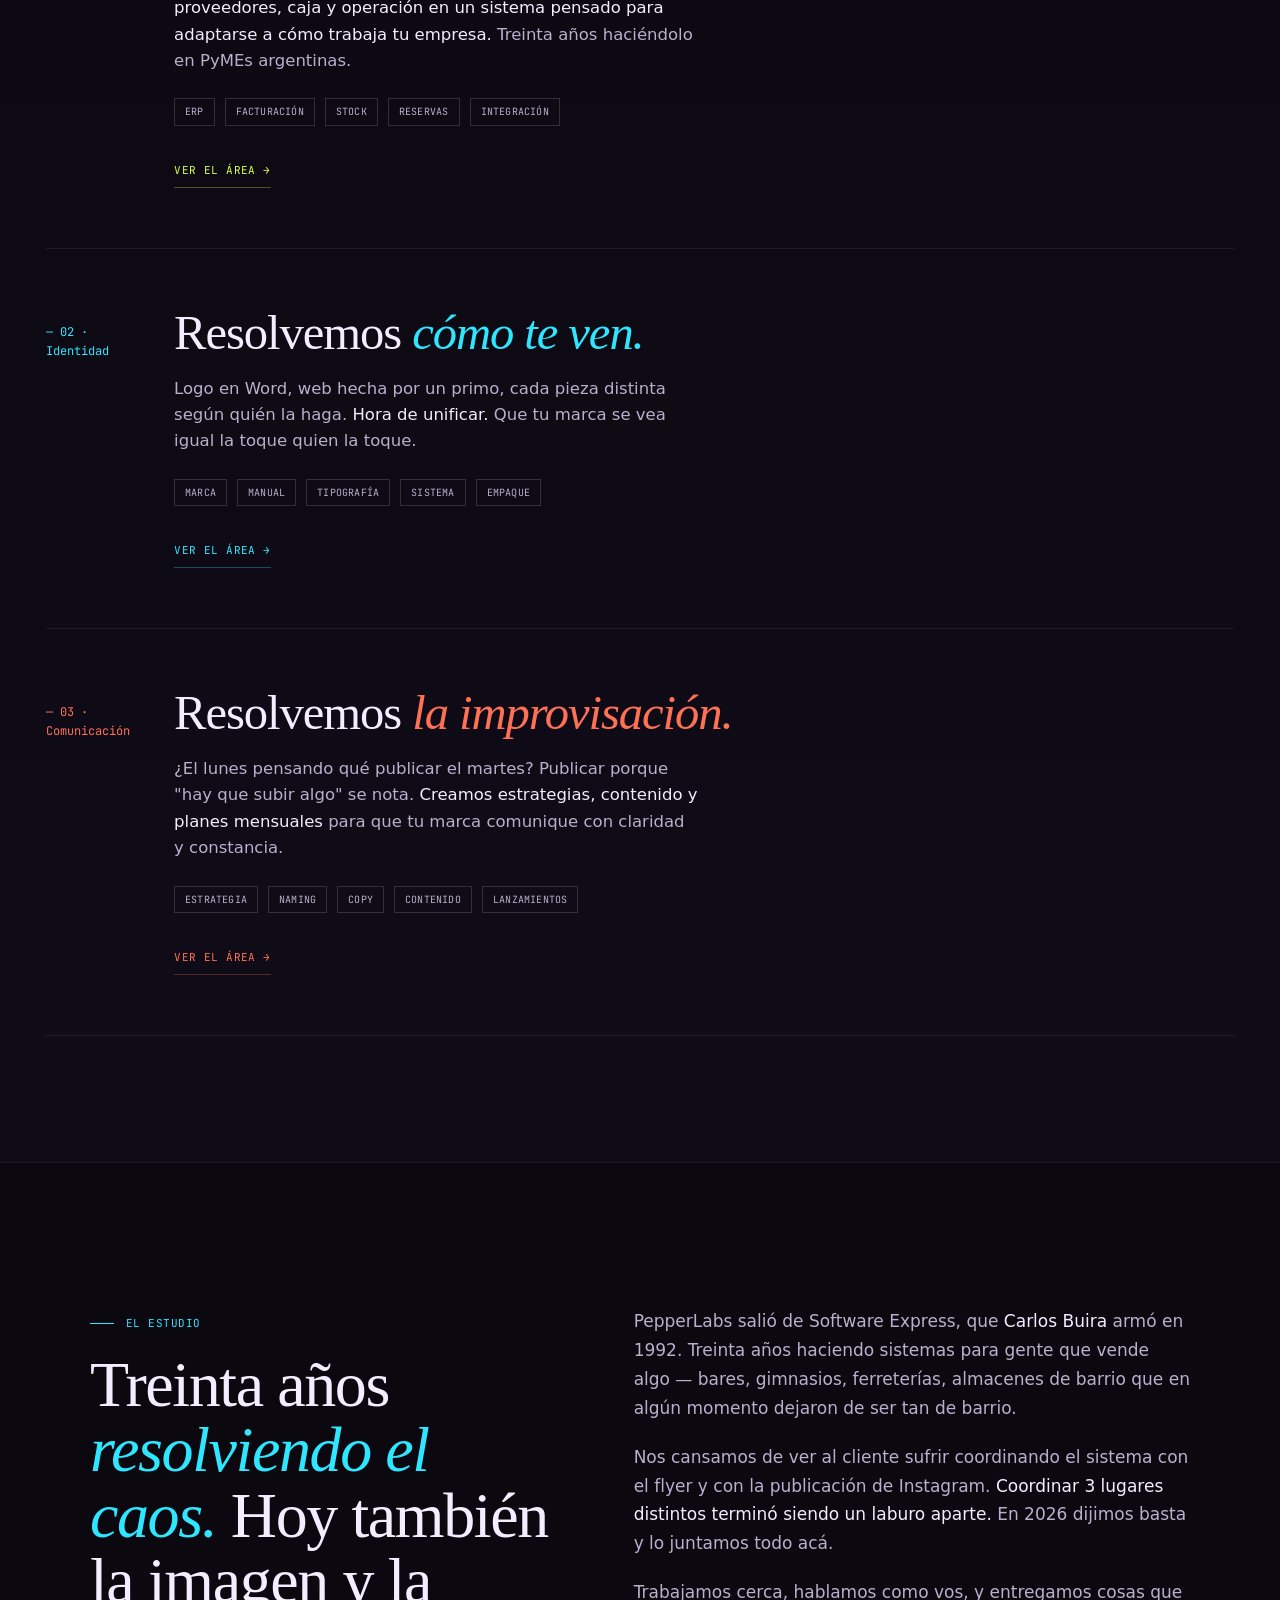
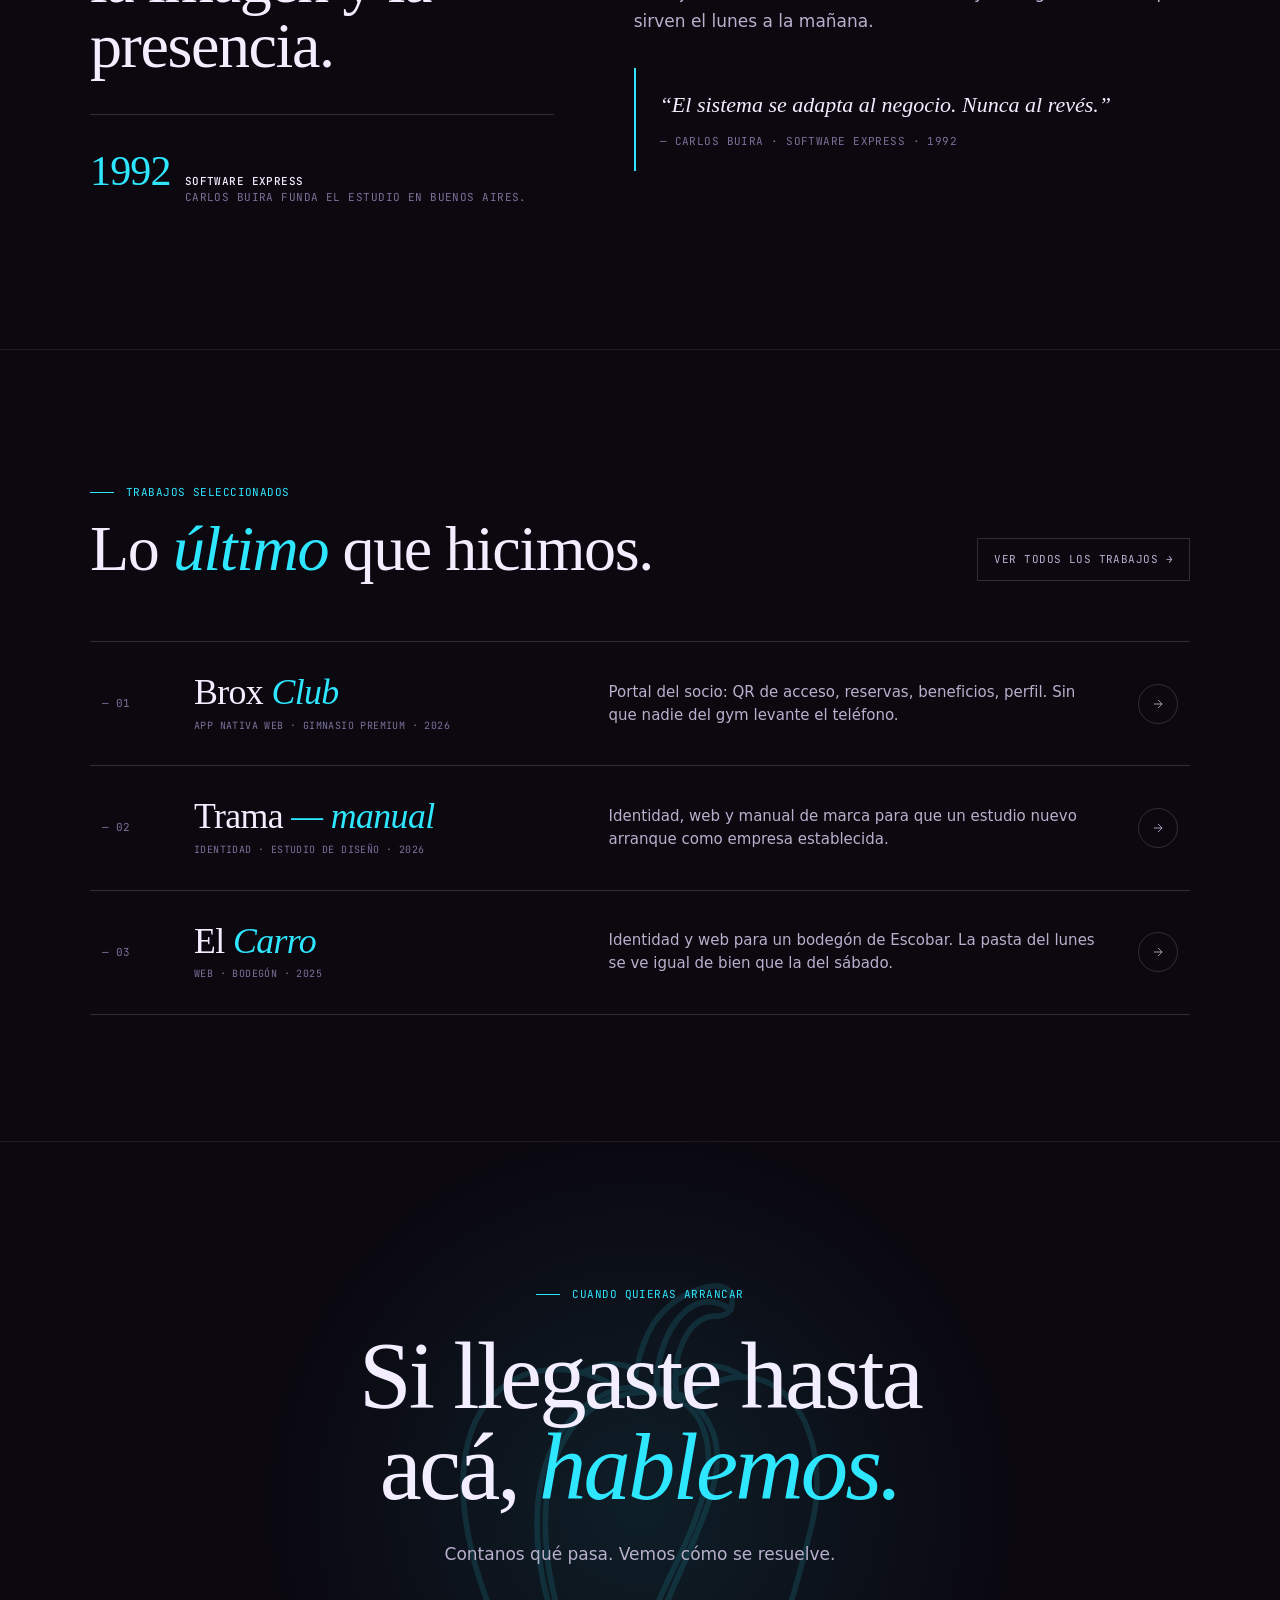
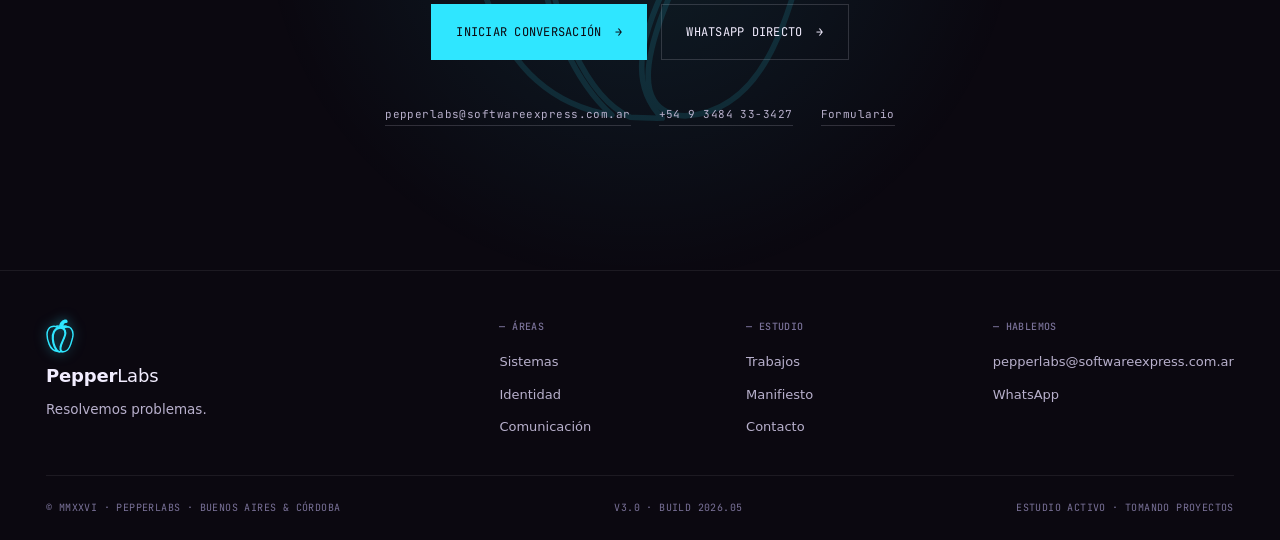
==== commit 3447eff7: "Add files via upload" ====
--- a/index.html
+++ b/index.html
@@ -3,54 +3,543 @@
 <head>
 <meta charset="UTF-8">
 <meta name="viewport" content="width=device-width, initial-scale=1.0">
-<title>PepperLabs — Software, diseño y comunicación</title>
-<meta name="description" content="Software, identidad visual y comunicación para tu negocio. Cómo funciona por dentro, cómo se ve por fuera y cómo lo contás. El mismo equipo.">
-<meta property="og:type" content="website">
-<meta property="og:site_name" content="PepperLabs">
-<meta property="og:title" content="PepperLabs — Software, diseño y comunicación">
-<meta property="og:description" content="Software, identidad visual y comunicación para tu negocio. El mismo equipo piensa, diseña y construye.">
-<meta property="og:image" content="assets/og-image.png">
-<meta property="og:image:width" content="1200">
-<meta property="og:image:height" content="630">
-<meta property="og:locale" content="es_AR">
-<meta name="twitter:card" content="summary_large_image">
-<meta name="twitter:title" content="PepperLabs — Software, diseño y comunicación">
-<meta name="twitter:description" content="Software, identidad visual y comunicación para tu negocio. El mismo equipo piensa, diseña y construye.">
-<meta name="twitter:image" content="assets/og-image.png">
-<link rel="icon" type="image/x-icon" href="favicon.ico">
-<link rel="icon" type="image/png" sizes="32x32" href="favicon32.png">
-<link rel="icon" type="image/png" sizes="192x192" href="favicon192.png">
-<link rel="apple-touch-icon" sizes="180x180" href="apple-touch-icon.png">
-<link rel="preconnect" href="https://fonts.googleapis.com">
+<title>PepperLabs — Tu negocio creció. Vos seguís a pulmón.</title>
+<meta name="description" content="Software, identidad y comunicación bajo un mismo techo. Estudio argentino, 30 años de oficio.">
+<link rel="icon" type="image/svg+xml" href="assets/pepper_logo.svg">
+
+<link rel="preconnect" href="https://api.fontshare.com">
+<link rel="preconnect" href="https://cdn.fontshare.com" crossorigin>
 <link rel="preconnect" href="https://fonts.gstatic.com" crossorigin>
-<link href="https://fonts.googleapis.com/css2?family=Anton&family=Inter+Tight:wght@400;500;600;700&family=DM+Mono:wght@400;500&display=swap" rel="stylesheet">
-<link rel="stylesheet" href="estilo.css">
-<script>
-(function(){
-  try{
-    var force = location.search.indexOf('intro=1') !== -1;
-    if (force) localStorage.removeItem('pl-intro-seen');
-    if (!force && localStorage.getItem('pl-intro-seen')){
-      document.documentElement.classList.add('pl-intro-skip');
-    } else {
-      document.documentElement.classList.add('pl-intro-active');
-    }
-  }catch(e){
-    document.documentElement.classList.add('pl-intro-active');
-  }
-})();
-</script>
+<link href="https://api.fontshare.com/v2/css?f[]=switzer@400,500,600,700&f[]=boska@400,500,600,700&display=swap" rel="stylesheet">
+<link href="https://fonts.googleapis.com/css2?family=JetBrains+Mono:wght@400;500&display=swap" rel="stylesheet">
+
+<link rel="stylesheet" href="pepperlabs.css">
+
+<style>
+/* ── Home-specific: stage / pepper composition ────────────── */
+
+.stage{
+  position:relative;
+  min-height:calc(100vh - 115px);
+  display:flex;
+  flex-direction:column;
+  align-items:center;
+  justify-content:center;
+  gap:48px;
+  padding:48px var(--pad) 60px;
+  overflow:hidden;
+}
+
+/* Tape al pie del hero */
+.tape{
+  border-top:1px solid var(--rule);
+  border-bottom:1px solid var(--rule);
+  overflow:hidden;
+  padding:13px 0;
+  background:var(--bg-2);
+  position:relative; z-index:5;
+  -webkit-mask-image: linear-gradient(to right, transparent 0%, black 6%, black 94%, transparent 100%);
+          mask-image: linear-gradient(to right, transparent 0%, black 6%, black 94%, transparent 100%);
+}
+.tape-track{
+  display:flex; width:max-content;
+  animation: tape 42s linear infinite;
+  gap:48px;
+}
+.tape-item{
+  font-family:var(--mono); font-size:13px;
+  letter-spacing:0.04em; text-transform:uppercase;
+  color:var(--ink-2);
+  display:inline-flex; align-items:center; gap:48px;
+  white-space:nowrap;
+}
+.tape-item::after{
+  content:""; width:6px; height:6px; border-radius:50%;
+  background:var(--cyan); box-shadow:0 0 8px var(--cyan);
+}
+@keyframes tape{ to{ transform:translateX(-50%); } }
+
+.pepper{
+  position:relative;
+  width:min(46vh, 340px);
+  aspect-ratio: 94.93 / 115.91;
+  z-index:5;
+  flex-shrink:0;
+}
+@media (max-width:780px){
+  .pepper{ width:min(42vh, 260px); }
+  .stage{ padding:40px var(--pad) 60px; gap:36px; }
+}
+
+.pepper-canvas{ position:absolute; inset:0; }
+.pepper svg{
+  position:absolute; inset:0;
+  width:100%; height:100%;
+  overflow:visible;
+}
+
+/* SKIN — silueta */
+.skin path{
+  fill:none;
+  stroke:var(--cyan);
+  stroke-width:1.6;
+  stroke-linejoin:round;
+  filter:drop-shadow(0 0 12px rgba(47,230,255,0.4));
+  stroke-dasharray:600;
+  stroke-dashoffset:600;
+  animation: drawSkin 2.4s cubic-bezier(.4,.1,.2,1) forwards;
+}
+.skin path:nth-child(1){ animation-delay:0s; }
+.skin path:nth-child(2){ animation-delay:.15s; }
+.skin path:nth-child(3){ animation-delay:.3s; }
+.skin path:nth-child(4){ animation-delay:.1s; }
+.skin path:nth-child(5){ animation-delay:.4s; }
+.skin path:nth-child(6){ animation-delay:.5s; }
+.skin path:nth-child(7){ animation-delay:.2s; }
+@keyframes drawSkin{ to{ stroke-dashoffset:0; } }
+
+/* SYSTEM — grilla técnica interior */
+.system{ opacity:0; animation: fadeLayer 1.2s ease 2s forwards; }
+.system line, .system circle, .system rect, .system path{
+  stroke:var(--lime);
+  stroke-width:0.5;
+  fill:none;
+  filter:drop-shadow(0 0 4px rgba(216,255,77,0.5));
+  opacity:0.55;
+}
+.system text{
+  fill:var(--lime);
+  font-family:'JetBrains Mono', monospace;
+  font-size:2.2px;
+  letter-spacing:0.05em;
+  opacity:0.7;
+}
+@keyframes fadeLayer{ to{ opacity:1; } }
+
+/* SIGNAL — ondas */
+.signal{ opacity:0; animation: fadeLayer 1.2s ease 2.5s forwards; }
+.signal circle{
+  fill:none;
+  stroke:var(--warm);
+  stroke-width:0.6;
+  opacity:0.4;
+  filter:drop-shadow(0 0 4px rgba(255,113,86,0.5));
+  transform-origin: 65px 12px;
+  animation: signalPulse 3s ease-out infinite;
+}
+.signal circle:nth-child(1){ animation-delay:0s; }
+.signal circle:nth-child(2){ animation-delay:0.6s; }
+.signal circle:nth-child(3){ animation-delay:1.2s; }
+.signal circle:nth-child(4){ animation-delay:1.8s; }
+@keyframes signalPulse{
+  0%{ transform: scale(0.3); opacity:0.7; }
+  100%{ transform: scale(1.6); opacity:0; }
+}
+
+/* HIT ZONES */
+.zones{ position:absolute; inset:0; z-index:10; }
+.zone{ position:absolute; cursor:pointer; }
+.zone.z-stem{ top:0; left:38%; width:38%; height:32%; }
+.zone.z-body{ top:24%; left:0; width:100%; height:76%; }
+.zone.z-inner{ top:40%; left:25%; width:50%; height:45%; }
+
+.pepper[data-hover="stem"] .signal circle{ opacity:0.85; stroke-width:0.9; }
+.pepper[data-hover="stem"] .skin path{ opacity:0.4; }
+.pepper[data-hover="stem"] .system{ opacity:0.4; }
+
+.pepper[data-hover="body"] .skin path{
+  stroke-width:2.2;
+  filter:drop-shadow(0 0 18px rgba(47,230,255,0.85));
+}
+.pepper[data-hover="body"] .system{ opacity:0.4; }
+.pepper[data-hover="body"] .signal{ opacity:0.4; }
+
+.pepper[data-hover="inner"] .system line,
+.pepper[data-hover="inner"] .system circle,
+.pepper[data-hover="inner"] .system rect{
+  stroke-width:0.9; opacity:1;
+}
+.pepper[data-hover="inner"] .system text{ opacity:1; }
+.pepper[data-hover="inner"] .skin path{ opacity:0.5; }
+.pepper[data-hover="inner"] .signal{ opacity:0.4; }
+
+/* Annotations */
+.annotations{ position:absolute; inset:-80px; pointer-events:none; z-index:8; }
+.annot{
+  position:absolute;
+  display:flex; align-items:center; gap:10px;
+  font-family:var(--mono);
+  font-size:11px;
+  color:var(--ink-2);
+  opacity:0;
+  transform:translateY(4px);
+  transition: opacity .35s var(--ease), transform .35s var(--ease);
+  pointer-events:auto;
+}
+.annot::before{ content:""; height:1px; background:currentColor; display:block; }
+.annot .num{ color:var(--ac, var(--cyan)); }
+.annot .name{ color:var(--ink); }
+.annot .desc{ color:var(--dim); }
+
+.annot.an-comunicacion{ --ac: var(--warm); top:-10px; right:-180px; }
+.annot.an-comunicacion::before{ width:50px; }
+.annot.an-identidad{ --ac: var(--cyan); top:50%; left:-260px; transform:translateY(-50%) translateX(4px); }
+.annot.an-identidad::after{ content:""; position:absolute; right:-50px; top:50%; width:50px; height:1px; background:var(--cyan); }
+.annot.an-sistemas{ --ac: var(--lime); bottom:-10px; right:-200px; }
+.annot.an-sistemas::before{ width:50px; }
+
+.pepper[data-hover="stem"] ~ .annotations .an-comunicacion{ opacity:1; transform:translateY(0); }
+.pepper[data-hover="body"] ~ .annotations .an-identidad{ opacity:1; transform:translateY(-50%); }
+.pepper[data-hover="inner"] ~ .annotations .an-sistemas{ opacity:1; transform:translateY(0); }
+.annotations.first-load .annot{ opacity:0.5; transform:translateY(0); }
+.annotations.first-load .an-identidad{ transform:translateY(-50%); }
+
+@media (max-width:1100px){
+  .annot.an-comunicacion{ right:auto; left:50%; top:-50px; transform:translateX(-50%); }
+  .annot.an-comunicacion::before{ display:none; }
+  .annot.an-identidad{ left:auto; right:-30%; top:50%; }
+  .annot.an-identidad::after{ display:none; }
+  .annot.an-sistemas{ right:auto; left:50%; bottom:-50px; transform:translateX(-50%); }
+  .annot.an-sistemas::before{ display:none; }
+  .annotations.first-load .an-identidad{ transform:translateY(-50%); }
+}
+@media (max-width:780px){
+  .annot{ font-size:10px; }
+  .annot .desc{ display:none; }
+}
+
+/* Stage text */
+.stage-text{
+  position:relative; z-index:6;
+  text-align:center; max-width:1100px;
+  width:100%;
+  pointer-events:none;
+}
+.stage-text .tagline{
+  font-family:var(--serif);
+  font-weight:500;
+  font-size:clamp(28px, 4vw, 60px);
+  line-height:1.05;
+  letter-spacing:-0.025em;
+  color:var(--ink);
+  opacity:0;
+  animation: textIn 1.2s var(--ease) 1.6s forwards;
+}
+.stage-text .tagline em{ font-style:italic; color:var(--cyan); }
+.stage-text .tagline{
+  display:flex; flex-direction:column; align-items:center; gap:.05em;
+}
+.stage-text .tagline .fixed{
+  display:block; color:var(--ink); font-style:normal;
+}
+.stage-text .tagline em.rotator{
+  display:block;
+  height:1.2em;
+  overflow:hidden;
+  line-height:1.2;
+}
+.stage-text .tagline em.rotator .r-track{
+  display:flex; flex-direction:column;
+  transition: transform .55s cubic-bezier(.4,.1,.2,1);
+  will-change:transform;
+}
+.stage-text .tagline em.rotator .r-track > span{
+  height:1.2em;
+  line-height:1.2;
+  white-space:nowrap;
+}
+.stage-text .tagline em.rotator .r-track > span.brand{
+  color:var(--cyan); font-style:normal; font-weight:600;
+  font-family:var(--sans); letter-spacing:-0.01em;
+}
+.stage-text .tagline .dot{
+  display:inline-block; width:0.18em; height:0.18em;
+  background:var(--cyan); border-radius:50%;
+  margin-left:0.04em; vertical-align:0.08em;
+  box-shadow:0 0 18px var(--cyan);
+}
+.stage-text .sub{
+  font-family:var(--mono); font-size:11px;
+  color:var(--ink-2); margin-top:18px; opacity:0;
+  animation: textIn 1.2s var(--ease) 2.2s forwards;
+}
+.stage-text .sub em{ font-style:normal; color:var(--cyan); }
+@keyframes textIn{
+  from{ opacity:0; transform:translateY(8px); }
+  to{ opacity:1; transform:translateY(0); }
+}
+
+.stage-eyebrow{
+  position:absolute; top:36px; right:var(--pad);
+  z-index:6;
+  display:flex; align-items:center; gap:12px;
+  font-family:var(--mono); font-size:10px;
+  letter-spacing:0.08em; text-transform:uppercase;
+  color:var(--dim);
+  opacity:0; animation: textIn 1s ease 1.2s forwards;
+  text-align:right;
+  max-width:50vw;
+}
+.stage-eyebrow::before{
+  content:""; width:32px; height:1px; background:var(--rule-2);
+  flex-shrink:0;
+}
+.stage-eyebrow em{ font-style:normal; color:var(--ink); letter-spacing:0.04em; }
+@media (max-width:780px){
+  .stage-eyebrow{ display:none; }
+}
+
+.scroll-hint{
+  position:absolute;
+  left:50%; bottom:30px; transform:translateX(-50%);
+  display:flex; align-items:center; gap:10px;
+  font-family:var(--mono); font-size:10px;
+  letter-spacing:0.06em; text-transform:uppercase;
+  color:var(--dim); z-index:6;
+  opacity:0;
+  animation: textIn 1s ease 3s forwards, hintBob 2.6s ease-in-out 3.5s infinite;
+}
+.scroll-hint::after{ content:"↓"; font-size:14px; }
+@keyframes hintBob{
+  0%,100%{ transform:translateX(-50%) translateY(0); }
+  50%{ transform:translateX(-50%) translateY(4px); }
+}
+
+/* Three offices section */
+.three{ padding: 14vh var(--pad) 14vh; border-top:1px solid var(--rule); background:linear-gradient(180deg, transparent, rgba(20,16,31,0.5)); }
+.three-intro{ max-width:840px; margin:0 auto 80px; }
+.three-intro .eyebrow{ margin-bottom:24px; }
+.three-intro h2{
+  font-family:var(--serif); font-weight:500;
+  font-size:clamp(36px, 4.8vw, 72px); line-height:1.02;
+  letter-spacing:-0.022em; color:var(--ink);
+}
+.three-intro h2 em{ font-style:italic; color:var(--cyan); }
+
+.office{
+  display:grid;
+  grid-template-columns: 80px 1fr;
+  gap:48px;
+  padding:60px 0;
+  max-width:1240px;
+  margin:0 auto;
+  border-top:1px solid var(--rule);
+  align-items:start;
+  position:relative;
+}
+.office-body{
+  display:grid;
+  grid-template-columns: 1fr 1.3fr;
+  gap:64px;
+  align-items:start;
+}
+.office-text{
+  display:flex; flex-direction:column; gap:18px;
+}
+@media (max-width: 900px){
+  .office{ grid-template-columns: 1fr; gap:24px; }
+  .office-body{ grid-template-columns: 1fr; gap:24px; }
+}
+.office:last-child{ border-bottom:1px solid var(--rule); }
+.office:hover .office-name{ color:var(--ac); }
+.office:hover .office-thumb{ filter:none; transform:scale(1.01); }
+.office-1{ --ac: var(--warm); }
+.office-2{ --ac: var(--cyan); }
+.office-3{ --ac: var(--lime); }
+.office-num{ font-family:var(--mono); font-size:12px; color:var(--ac); padding-top:14px; }
+.office-body{ display:flex; flex-direction:column; gap:18px; }
+.office-name{
+  font-family:var(--serif); font-weight:500;
+  font-size:clamp(32px, 3.8vw, 56px);
+  line-height:1; letter-spacing:-0.022em;
+  color:var(--ink); transition: color .25s;
+}
+.office-name em{ font-style:italic; color:var(--ac); }
+.office-phrase{
+  font-family:var(--mono); font-size:11px;
+  letter-spacing:0.04em; text-transform:uppercase;
+  color:var(--dim);
+}
+.office-desc{
+  font-size:16.5px; line-height:1.6;
+  color:var(--ink-2); max-width:50ch;
+}
+.office-desc strong{ color:var(--ink); font-weight:500; }
+.office-tags{ display:flex; gap:10px; flex-wrap:wrap; margin-top:6px; }
+.office-tags span{
+  font-family:var(--mono); font-size:10px;
+  letter-spacing:0.02em; text-transform:uppercase;
+  color:var(--ink-2);
+  padding:5px 10px; border:1px solid var(--rule-2);
+}
+.office-link{
+  margin-top:10px; display:inline-flex; align-items:center; gap:10px;
+  font-family:var(--mono); font-size:11px;
+  letter-spacing:0.04em; text-transform:uppercase;
+  color:var(--ac);
+  border-bottom:1px solid color-mix(in srgb, var(--ac) 30%, transparent);
+  padding:8px 0; width:fit-content;
+  transition: border-color .2s, gap .25s var(--ease);
+}
+.office-link:hover{ border-bottom-color:var(--ac); gap:18px; }
+.office-visual{
+  position:relative; aspect-ratio: 16/10;
+  transition: transform .4s var(--ease);
+}
+.office-visual img{
+  width:100%; height:100%;
+  object-fit:contain;
+  object-position:center;
+}
+.office-visual .tag{ display:none; }
+.office-visual .tag{
+  position:absolute; top:14px; left:14px;
+  font-family:var(--mono); font-size:9px;
+  letter-spacing:0.06em; text-transform:uppercase;
+  color:var(--ink);
+  padding:5px 9px; background:rgba(11,8,16,0.7);
+  border:1px solid var(--rule-2);
+}
+@media (max-width:1000px){
+  .office{ grid-template-columns: 60px 1fr; gap:14px 20px; }
+  .office-visual{ grid-column: 1 / -1; margin-top:14px; aspect-ratio: 16/10; }
+}
+
+/* Studio */
+.studio{ padding: 16vh var(--pad); border-top:1px solid var(--rule); }
+.studio-in{
+  max-width:1100px; margin:0 auto;
+  display:grid; grid-template-columns:1fr 1.2fr;
+  gap:80px; align-items:start;
+}
+@media (max-width:900px){ .studio-in{ grid-template-columns:1fr; gap:48px; } }
+.studio-l .eyebrow{ margin-bottom:20px; }
+.studio-l h2{
+  font-family:var(--serif); font-weight:500;
+  font-size:clamp(36px, 5vw, 68px); line-height:1.02;
+  letter-spacing:-0.022em; color:var(--ink); margin-bottom:36px;
+}
+.studio-l h2 em{ font-style:italic; color:var(--cyan); }
+.studio-l .since{
+  display:flex; align-items:baseline; gap:14px;
+  padding-top:24px; border-top:1px solid var(--rule-2);
+}
+.studio-l .since .year{
+  font-family:var(--serif); font-weight:500;
+  font-size:42px; letter-spacing:-0.02em; color:var(--cyan);
+  font-variant-numeric: tabular-nums;
+}
+.studio-l .since .label{
+  font-family:var(--mono); font-size:11px;
+  letter-spacing:0.04em; text-transform:uppercase;
+  color:var(--dim); line-height:1.4;
+}
+.studio-l .since .label strong{ color:var(--ink); font-weight:500; display:block; }
+.studio-r p{
+  font-size:17px; line-height:1.7;
+  color:var(--ink-2); margin-bottom:20px;
+}
+.studio-r p strong{ color:var(--ink); font-weight:500; }
+.studio-r p em{ color:var(--cyan); font-style:normal; }
+.studio-r .quote{
+  margin-top:32px;
+  padding:22px 0 22px 24px;
+  border-left:2px solid var(--cyan);
+  font-family:var(--serif); font-style:italic;
+  font-size:22px; line-height:1.35;
+  color:var(--ink);
+}
+.studio-r .quote .att{
+  display:block; margin-top:14px;
+  font-family:var(--mono); font-style:normal;
+  font-size:11px; letter-spacing:0.04em;
+  text-transform:uppercase; color:var(--dim);
+}
+
+/* Work */
+.work{ padding: 14vh var(--pad); border-top:1px solid var(--rule); }
+.work-head{
+  max-width:1100px; margin:0 auto 60px;
+  display:flex; justify-content:space-between;
+  align-items:end; gap:40px; flex-wrap:wrap;
+}
+.work-head .eyebrow{ margin-bottom:16px; }
+.work-head h2{
+  font-family:var(--serif); font-weight:500;
+  font-size:clamp(36px, 5vw, 64px); line-height:1;
+  letter-spacing:-0.022em; color:var(--ink);
+}
+.work-head h2 em{ font-style:italic; color:var(--cyan); }
+.work-head .all{
+  font-family:var(--mono); font-size:11px;
+  letter-spacing:0.04em; text-transform:uppercase;
+  color:var(--ink-2);
+  padding:12px 16px; border:1px solid var(--rule-2);
+  transition:all .2s;
+  display:inline-flex; align-items:center; gap:10px;
+}
+.work-head .all:hover{ border-color:var(--cyan); color:var(--cyan); }
+
+.work-list{ max-width:1100px; margin:0 auto; border-top:1px solid var(--rule-2); }
+.work-item{
+  display:grid; grid-template-columns: 60px 1fr 1.3fr 40px;
+  gap:32px; align-items:center;
+  padding:32px 12px; border-bottom:1px solid var(--rule-2);
+  position:relative;
+  transition: padding-left .3s var(--ease), background .3s;
+}
+.work-item:hover{ padding-left:24px; background:rgba(47,230,255,0.02); }
+.work-item:hover .work-name{ color:var(--cyan); }
+.work-item:hover .work-arrow{ background:var(--cyan); color:var(--bg); border-color:var(--cyan); }
+.work-num{ font-family:var(--mono); font-size:11px; color:var(--dim); }
+.work-info{ display:flex; flex-direction:column; gap:6px; }
+.work-name{
+  font-family:var(--serif); font-weight:500;
+  font-size:clamp(24px, 2.8vw, 38px); line-height:1.05;
+  letter-spacing:-0.018em; color:var(--ink);
+  transition: color .25s;
+}
+.work-name em{ font-style:italic; color:var(--cyan); }
+.work-info .meta{
+  font-family:var(--mono); font-size:10px;
+  letter-spacing:0.04em; text-transform:uppercase;
+  color:var(--dim);
+}
+.work-desc{ font-size:15px; line-height:1.55; color:var(--ink-2); }
+.work-arrow{
+  width:40px; height:40px;
+  border:1px solid var(--rule-2);
+  border-radius:50%;
+  display:grid; place-items:center;
+  color:var(--ink-2);
+  transition:all .25s;
+}
+.work-arrow svg{ width:14px; height:14px; }
+@media (max-width:800px){
+  .work-item{ grid-template-columns: 40px 1fr 40px; gap:14px 16px; }
+  .work-desc{ grid-column: 1 / -1; }
+}
+
+/* Ending pep silhouette */
+.end-pep{
+  position:absolute; left:50%; top:50%;
+  transform:translate(-50%,-50%);
+  width:min(60vh, 380px);
+  aspect-ratio: 94.93 / 115.91;
+  opacity:0.12; z-index:0;
+}
+.end-pep svg{
+  width:100%; height:100%;
+  fill:none; stroke:var(--cyan); stroke-width:1.4;
+  stroke-linejoin:round;
+}
+</style>
 </head>
 <body>
 
-<!-- INTRO LOADER (1ra visita · pepper que se dibuja) -->
-<div class="pl-intro" id="plIntro" role="status" aria-label="Cargando">
-  <span class="pl-intro-corner tl"></span>
-  <span class="pl-intro-corner tr"></span>
-  <span class="pl-intro-corner bl"></span>
-  <span class="pl-intro-corner br"></span>
-  <span class="pl-intro-kick">Edición MMXXVI · Córdoba</span>
-  <svg class="pl-intro-pep" id="plIntroPep" viewBox="0 0 94.93 115.91" aria-hidden="true">
+<!-- Pepper symbol -->
+<svg width="0" height="0" aria-hidden="true" style="position:absolute">
+  <symbol id="pep-out" viewBox="0 0 94.93 115.91">
     <path d="M18.24,26.26c-21.75,9.99-15.6,40.67-7.74,59.37,5.01,13.37,14.76,23.09,29.96,25.54-19.9-17.81-30.14-71.07,1.56-81.5-7.13-4.78-15.41-6.25-23.79-3.41Z"/>
     <path d="M50.87,13.35c-2.22,3.4-3.53,7.84-4.33,11.61-.23,1.54-.46,2.76-.46,4.33,1.83-.23,3.93.05,5.63.28-.88-10.3,7.21-27.48,18.44-19.73,2.89-9.9-12.74-6.31-19.27,3.5h0Z"/>
     <path d="M46.08,29.31c0-1.58.22-2.79.46-4.33-4.42-2.17-9.14-1.96-13.27.64,3.09.88,5.98,2.24,8.76,4.06,1.44-.2,2.69-.39,4.05-.37h0Z"/>
@@ -58,35 +547,11 @@
     <path d="M56.59,26.07c-.09.09-.19.19-.28.19,0,1.56,0,2.92.28,4.52.92.37,1.84.74,2.67,1.2,4.28-3.15,9.48-5.49,13.83-5.25-3.2-2.25-6.04-3.04-8.94-2.77-3.25.36-6.72,1.39-7.56,2.12h0Z"/>
     <path d="M56.31,27.65c-.27-6.1,2.84-16.63,10.69-16.13,1.29-.13,2.44-.53,3.14-1.66-11.23-7.74-19.31,9.42-18.44,19.73,1.7.23,3.26.63,4.89,1.2-.2-1.11-.24-2.1-.28-3.14Z"/>
     <path d="M59.27,31.98c13.35,10.88,6.36,24.64-1.84,43.61-6.65,14.5-14.44,34.9,1.29,35.78,21.39-.99,26.66-28.4,31.71-47.85,5.85-24.92-9.56-47.25-31.16-31.53h0Z"/>
-  </svg>
-  <div class="pl-intro-text">
-    <div class="pl-intro-brand">Pepper<em>Labs</em></div>
-    <div class="pl-intro-status">
-      <span>cargando</span>
-      <span class="pct" id="plIntroPct">00</span>
-      <span>%</span>
-    </div>
-    <div class="pl-intro-bar"><div class="pl-intro-bar-fill" id="plIntroBar"></div></div>
-  </div>
-  <span class="pl-intro-foot">Software · Identidad · Comunicación</span>
-</div>
-
-<!-- PEPPER SYMBOL -->
-<svg width="0" height="0" aria-hidden="true" style="position:absolute">
-  <symbol id="pep" viewBox="0 0 94.93 115.91">
-    <path vector-effect="non-scaling-stroke" d="M18.24,26.26c-21.75,9.99-15.6,40.67-7.74,59.37,5.01,13.37,14.76,23.09,29.96,25.54-19.9-17.81-30.14-71.07,1.56-81.5-7.13-4.78-15.41-6.25-23.79-3.41Z"/>
-    <path vector-effect="non-scaling-stroke" d="M50.87,13.35c-2.22,3.4-3.53,7.84-4.33,11.61-.23,1.54-.46,2.76-.46,4.33,1.83-.23,3.93.05,5.63.28-.88-10.3,7.21-27.48,18.44-19.73,2.89-9.9-12.74-6.31-19.27,3.5h0Z"/>
-    <path vector-effect="non-scaling-stroke" d="M46.08,29.31c0-1.58.22-2.79.46-4.33-4.42-2.17-9.14-1.96-13.27.64,3.09.88,5.98,2.24,8.76,4.06,1.44-.2,2.69-.39,4.05-.37h0Z"/>
-    <path vector-effect="non-scaling-stroke" d="M47.84,30.5c-38.15,2.65-24.46,71.44-2.77,81.22,2.71.02,5.11.32,7.93.19-13.96-14.22,4.52-36.36,8.85-51.44,5.83-15.11,2.65-30.38-14.01-29.96Z"/>
-    <path vector-effect="non-scaling-stroke" d="M56.59,26.07c-.09.09-.19.19-.28.19,0,1.56,0,2.92.28,4.52.92.37,1.84.74,2.67,1.2,4.28-3.15,9.48-5.49,13.83-5.25-3.2-2.25-6.04-3.04-8.94-2.77-3.25.36-6.72,1.39-7.56,2.12h0Z"/>
-    <path vector-effect="non-scaling-stroke" d="M56.31,27.65c-.27-6.1,2.84-16.63,10.69-16.13,1.29-.13,2.44-.53,3.14-1.66-11.23-7.74-19.31,9.42-18.44,19.73,1.7.23,3.26.63,4.89,1.2-.2-1.11-.24-2.1-.28-3.14Z"/>
-    <path vector-effect="non-scaling-stroke" d="M59.27,31.98c13.35,10.88,6.36,24.64-1.84,43.61-6.65,14.5-14.44,34.9,1.29,35.78,21.39-.99,26.66-28.4,31.71-47.85,5.85-24.92-9.56-47.25-31.16-31.53h0Z"/>
   </symbol>
 </svg>
 
-<!-- NAV -->
 <nav class="nav">
-  <a class="nav-logo" href="index.html"><img src="assets/logos/pepper_logo.svg" alt="PepperLabs"></a>
+  <a class="nav-logo" href="index.html"><svg class="nav-logo-mark" viewBox="0 0 94.93 115.91" aria-hidden="true"><use href="#pep-out"/></svg><span class="nav-logo-name">Pepper<em>Labs</em></span></a>
   <ul class="nav-links">
     <li><a href="sistema.html">Sistema</a></li>
     <li><a href="identidad.html">Identidad</a></li>
@@ -94,14 +559,14 @@
     <li><a href="trabajos.html">Trabajos</a></li>
     <li><a href="contacto.html">Contacto</a></li>
   </ul>
-  <a href="contacto.html" class="nav-cta">Hablemos →</a>
+  <a href="contacto.html" class="nav-cta">Hablemos &rarr;</a>
   <button type="button" class="nav-hamburger" id="navHamb" aria-label="Abrir menú" aria-expanded="false"><svg viewBox="0 0 24 24" fill="none" stroke="currentColor" stroke-width="2" stroke-linecap="round"><line x1="3" y1="6" x2="21" y2="6"/><line x1="3" y1="12" x2="21" y2="12"/><line x1="3" y1="18" x2="21" y2="18"/></svg></button>
 </nav>
 
 <div class="mobile-menu" id="mobileMenu" aria-hidden="true">
   <div class="mobile-menu-head">
-    <img src="assets/logos/pepper_logo.svg" alt="PepperLabs">
-    <button class="mobile-menu-close" id="menuClose" aria-label="Cerrar menú">Cerrar ✕</button>
+    <a href="index.html" class="nav-logo" style="text-decoration:none"><svg class="nav-logo-mark" viewBox="0 0 94.93 115.91" aria-hidden="true"><use href="#pep-out"/></svg><span class="nav-logo-name">Pepper<em>Labs</em></span></a>
+    <button class="mobile-menu-close" id="menuClose" aria-label="Cerrar menú">Cerrar &times;</button>
   </div>
   <ul>
     <li><a href="sistema.html" data-n="01">Sistema</a></li>
@@ -110,289 +575,376 @@
     <li><a href="trabajos.html" data-n="04">Trabajos</a></li>
     <li><a href="contacto.html" data-n="05">Contacto</a></li>
   </ul>
-  <a href="contacto.html" class="mm-cta">Hablemos →</a>
+  <a href="contacto.html" class="mm-cta">Hablemos &rarr;</a>
 </div>
 
-<!-- HERO · Home — El sello -->
-<header class="hero home">
-  <span class="folio">Portada · <strong>MMXXVI</strong> · PepperLabs</span>
-  <div class="wall" aria-hidden="true">
-    <div><svg viewBox="0 0 94.93 115.91" class="w-cyan"><use href="#pep"/></svg></div>
-    <div><svg viewBox="0 0 94.93 115.91" class="w-pink"><use href="#pep"/></svg></div>
-    <div><svg viewBox="0 0 94.93 115.91" class="w-violet"><use href="#pep"/></svg></div>
-    <div><svg viewBox="0 0 94.93 115.91" class="w-lime"><use href="#pep"/></svg></div>
-    <div><svg viewBox="0 0 94.93 115.91" class="w-pink"><use href="#pep"/></svg></div>
-    <div><svg viewBox="0 0 94.93 115.91" class="w-cyan"><use href="#pep"/></svg></div>
-    <div><svg viewBox="0 0 94.93 115.91" class="w-lime"><use href="#pep"/></svg></div>
-    <div><svg viewBox="0 0 94.93 115.91" class="w-violet"><use href="#pep"/></svg></div>
-    <div><svg viewBox="0 0 94.93 115.91" class="w-cyan"><use href="#pep"/></svg></div>
-    <div><svg viewBox="0 0 94.93 115.91" class="w-pink"><use href="#pep"/></svg></div>
-    <div><svg viewBox="0 0 94.93 115.91" class="w-violet"><use href="#pep"/></svg></div>
-    <div><svg viewBox="0 0 94.93 115.91" class="w-lime"><use href="#pep"/></svg></div>
-  </div>
-  <div class="pep-main" aria-hidden="true"><svg viewBox="0 0 94.93 115.91"><use href="#pep"/></svg></div>
-  <span class="pep-spec">Marca · 01 de 12</span>
-  <div class="hero-in">
-    <span class="hero-kick">PepperLabs · Buenos Aires · MMXXVI</span>
-    <h1>Tu negocio creció. <em>Te damos un equipo</em> <span class="ln">a la altura.</span></h1>
-    <p class="hero-lead">Software, identidad visual y comunicación, en un mismo equipo. Venimos de Software Express — 30 años haciendo sistemas para PyMEs argentinas.</p>
-    <div class="hero-foot">
-      <a href="contacto.html" class="btn btn-fill">Hablemos <span class="ar">→</span></a>
-      <a href="#areas" class="btn btn-line">Ver las áreas <span class="ar">→</span></a>
-    </div>
-  </div>
-</header>
-
-<!-- MARQUEE -->
-<div class="marquee" aria-hidden="true">
-  <div class="marquee-track">
-    <span class="marquee-item">Software</span><span class="marquee-item">Diseño</span><span class="marquee-item">Comunicación</span><span class="marquee-item">Un solo equipo</span>
-    <span class="marquee-item">Software</span><span class="marquee-item">Diseño</span><span class="marquee-item">Comunicación</span><span class="marquee-item">Un solo equipo</span>
-    <span class="marquee-item">Software</span><span class="marquee-item">Diseño</span><span class="marquee-item">Comunicación</span><span class="marquee-item">Un solo equipo</span>
-    <span class="marquee-item">Software</span><span class="marquee-item">Diseño</span><span class="marquee-item">Comunicación</span><span class="marquee-item">Un solo equipo</span>
+<!-- ── STAGE 1 — THE PEPPER ─────────────────────────────── -->
+<main id="top">
+<section class="stage">
+
+  <div class="stage-eyebrow">
+    <span>Estudio PepperLabs · Software, identidad y comunicación · <em>EST. 1992 / RE-EST. MMXXVI</em></span>
+  </div>
+
+  <div class="pepper" id="pep" data-hover="">
+    <div class="pepper-canvas">
+      <svg class="layer signal" viewBox="0 0 94.93 115.91" preserveAspectRatio="xMidYMid meet">
+        <circle cx="65" cy="12" r="3"/>
+        <circle cx="65" cy="12" r="3"/>
+        <circle cx="65" cy="12" r="3"/>
+        <circle cx="65" cy="12" r="3"/>
+      </svg>
+
+      <svg class="layer skin" viewBox="0 0 94.93 115.91" preserveAspectRatio="xMidYMid meet">
+        <path d="M18.24,26.26c-21.75,9.99-15.6,40.67-7.74,59.37,5.01,13.37,14.76,23.09,29.96,25.54-19.9-17.81-30.14-71.07,1.56-81.5-7.13-4.78-15.41-6.25-23.79-3.41Z"/>
+        <path d="M50.87,13.35c-2.22,3.4-3.53,7.84-4.33,11.61-.23,1.54-.46,2.76-.46,4.33,1.83-.23,3.93.05,5.63.28-.88-10.3,7.21-27.48,18.44-19.73,2.89-9.9-12.74-6.31-19.27,3.5h0Z"/>
+        <path d="M46.08,29.31c0-1.58.22-2.79.46-4.33-4.42-2.17-9.14-1.96-13.27.64,3.09.88,5.98,2.24,8.76,4.06,1.44-.2,2.69-.39,4.05-.37h0Z"/>
+        <path d="M47.84,30.5c-38.15,2.65-24.46,71.44-2.77,81.22,2.71.02,5.11.32,7.93.19-13.96-14.22,4.52-36.36,8.85-51.44,5.83-15.11,2.65-30.38-14.01-29.96Z"/>
+        <path d="M56.59,26.07c-.09.09-.19.19-.28.19,0,1.56,0,2.92.28,4.52.92.37,1.84.74,2.67,1.2,4.28-3.15,9.48-5.49,13.83-5.25-3.2-2.25-6.04-3.04-8.94-2.77-3.25.36-6.72,1.39-7.56,2.12h0Z"/>
+        <path d="M56.31,27.65c-.27-6.1,2.84-16.63,10.69-16.13,1.29-.13,2.44-.53,3.14-1.66-11.23-7.74-19.31,9.42-18.44,19.73,1.7.23,3.26.63,4.89,1.2-.2-1.11-.24-2.1-.28-3.14Z"/>
+        <path d="M59.27,31.98c13.35,10.88,6.36,24.64-1.84,43.61-6.65,14.5-14.44,34.9,1.29,35.78,21.39-.99,26.66-28.4,31.71-47.85,5.85-24.92-9.56-47.25-31.16-31.53h0Z"/>
+      </svg>
+
+      <svg class="layer system" viewBox="0 0 94.93 115.91" preserveAspectRatio="xMidYMid meet">
+        <g>
+          <line x1="22" y1="55" x2="40" y2="55"/>
+          <line x1="22" y1="62" x2="36" y2="62"/>
+          <line x1="22" y1="69" x2="42" y2="69"/>
+          <line x1="56" y1="58" x2="76" y2="58"/>
+          <line x1="56" y1="65" x2="72" y2="65"/>
+          <line x1="56" y1="72" x2="78" y2="72"/>
+          <line x1="56" y1="79" x2="70" y2="79"/>
+          <line x1="30" y1="86" x2="52" y2="86"/>
+          <line x1="30" y1="93" x2="58" y2="93"/>
+          <line x1="36" y1="100" x2="50" y2="100"/>
+
+          <circle cx="22" cy="55" r="0.9" fill="currentColor"/>
+          <circle cx="22" cy="62" r="0.9" fill="currentColor"/>
+          <circle cx="22" cy="69" r="0.9" fill="currentColor"/>
+          <circle cx="56" cy="58" r="0.9" fill="currentColor"/>
+          <circle cx="56" cy="65" r="0.9" fill="currentColor"/>
+          <circle cx="56" cy="72" r="0.9" fill="currentColor"/>
+          <circle cx="30" cy="86" r="0.9" fill="currentColor"/>
+          <circle cx="30" cy="93" r="0.9" fill="currentColor"/>
+          <circle cx="36" cy="100" r="0.9" fill="currentColor"/>
+
+          <text x="42" y="55.8">SYS·01</text>
+          <text x="38" y="62.8">OPS</text>
+          <text x="44" y="69.8">REG·14</text>
+          <text x="78" y="58.8">DB</text>
+          <text x="74" y="65.8">API</text>
+          <text x="80" y="72.8">AUTH</text>
+          <text x="54" y="86.8">— FACT</text>
+          <text x="60" y="93.8">— STOCK</text>
+        </g>
+      </svg>
+    </div>
+
+    <div class="zones">
+      <a href="comunicacion.html" class="zone z-stem" data-area="stem" aria-label="Ir a Comunicación"></a>
+      <a href="identidad.html" class="zone z-body" data-area="body" aria-label="Ir a Identidad"></a>
+      <a href="sistema.html" class="zone z-inner" data-area="inner" aria-label="Ir a Sistemas"></a>
+    </div>
+  </div>
+
+  <div class="annotations first-load" id="annotations">
+    <a href="comunicacion.html" class="annot an-comunicacion">
+      <span class="num">— 01</span>
+      <span class="name">Comunicación</span>
+    </a>
+    <a href="identidad.html" class="annot an-identidad">
+      <span class="num">— 02</span>
+      <span class="name">Identidad</span>
+    </a>
+    <a href="sistema.html" class="annot an-sistemas">
+      <span class="num">— 03</span>
+      <span class="name">Sistema</span>
+    </a>
+  </div>
+
+  <div class="stage-text">
+    <h1 class="tagline">
+      <span class="fixed">Tu empresa necesita</span>
+      <em class="rotator" aria-live="polite">
+        <span class="r-track" id="rotatorTrack">
+          <span>orden</span>
+          <span>claridad</span>
+          <span>control</span>
+          <span>dirección</span>
+          <span>presencia</span>
+          <span>estructura</span>
+          <span>crecimiento</span>
+          <span class="brand">PepperLabs</span>
+        </span>
+      </em>
+    </h1>
+    <div class="sub">Desarrollamos el sistema. Diseñamos la identidad. Organizamos la comunicación. <em>Vos te ocupás del negocio.</em></div>
+  </div>
+
+  <a href="#three" class="scroll-hint">Bajá tranquilo</a>
+
+</section>
+
+<!-- ── TAPE ─────────────────────────────────────────── -->
+<div class="tape" aria-hidden="true">
+  <div class="tape-track">
+    <span class="tape-item">Orden</span>
+    <span class="tape-item">Claridad</span>
+    <span class="tape-item">Control</span>
+    <span class="tape-item">Dirección</span>
+    <span class="tape-item">Presencia</span>
+    <span class="tape-item">Estructura</span>
+    <span class="tape-item">Crecimiento</span>
+    <span class="tape-item">PepperLabs</span>
+    <span class="tape-item">Orden</span>
+    <span class="tape-item">Claridad</span>
+    <span class="tape-item">Control</span>
+    <span class="tape-item">Dirección</span>
+    <span class="tape-item">Presencia</span>
+    <span class="tape-item">Estructura</span>
+    <span class="tape-item">Crecimiento</span>
+    <span class="tape-item">PepperLabs</span>
   </div>
 </div>
 
-<!-- ÁREAS -->
-<section class="sec" id="areas">
-  <div class="wrap">
-    <div class="pep" aria-hidden="true" style="width:90px;height:110px;color:var(--lime);top:24px;left:-22px;transform:rotate(-16deg);"><svg viewBox="0 0 94.93 115.91"><use href="#pep"/></svg></div>
-    <div class="sec-head">
-      <span class="sec-kick">// 01 — Qué hacemos</span>
-      <h2 class="h2">Tres áreas. <em>Un solo negocio.</em></h2>
-    </div>
-    <div class="areas">
-      <a href="sistema.html" class="area area-1">
-        <span class="area-num">01
-          <svg viewBox="0 0 24 24" fill="none" stroke="currentColor" stroke-width="1.8" stroke-linecap="round" stroke-linejoin="round" aria-hidden="true">
-            <circle cx="12" cy="12" r="3"/>
-            <path d="M19.4 15a1.65 1.65 0 0 0 .33 1.82l.06.06a2 2 0 0 1-2.83 2.83l-.06-.06a1.65 1.65 0 0 0-1.82-.33 1.65 1.65 0 0 0-1 1.51V21a2 2 0 0 1-4 0v-.09A1.65 1.65 0 0 0 9 19.4a1.65 1.65 0 0 0-1.82.33l-.06.06a2 2 0 0 1-2.83-2.83l.06-.06a1.65 1.65 0 0 0 .33-1.82 1.65 1.65 0 0 0-1.51-1H3a2 2 0 0 1 0-4h.09A1.65 1.65 0 0 0 4.6 9a1.65 1.65 0 0 0-.33-1.82l-.06-.06a2 2 0 0 1 2.83-2.83l.06.06a1.65 1.65 0 0 0 1.82.33H9a1.65 1.65 0 0 0 1-1.51V3a2 2 0 0 1 4 0v.09a1.65 1.65 0 0 0 1 1.51 1.65 1.65 0 0 0 1.82-.33l.06-.06a2 2 0 0 1 2.83 2.83l-.06.06a1.65 1.65 0 0 0-.33 1.82V9a1.65 1.65 0 0 0 1.51 1H21a2 2 0 0 1 0 4h-.09a1.65 1.65 0 0 0-1.51 1z"/>
-          </svg>
-        </span>
-        <div class="area-art"><img src="assets/sistema.webp" alt="" loading="lazy"></div>
-        <h3 class="area-name">Sistemas y operación</h3>
-        <span class="area-tags">Estrategia · Flujo · Escala</span>
-        <span class="area-arrow" aria-hidden="true"><svg viewBox="0 0 24 24" fill="none" stroke="currentColor" stroke-width="2.2" stroke-linecap="round" stroke-linejoin="round"><line x1="5" y1="12" x2="19" y2="12"/><polyline points="12 5 19 12 12 19"/></svg></span>
-      </a>
-      <a href="identidad.html" class="area area-2">
-        <span class="area-num">02
-          <svg viewBox="0 0 24 24" fill="none" stroke="currentColor" stroke-width="1.8" stroke-linecap="round" stroke-linejoin="round" aria-hidden="true">
-            <path d="M1 12s4-8 11-8 11 8 11 8-4 8-11 8-11-8-11-8z"/>
-            <circle cx="12" cy="12" r="3"/>
-          </svg>
-        </span>
-        <div class="area-art"><img src="assets/identidad.webp" alt="" loading="lazy"></div>
-        <h3 class="area-name">Identidad visual</h3>
-        <span class="area-tags">Marca · Guía · Diseño</span>
-        <span class="area-arrow" aria-hidden="true"><svg viewBox="0 0 24 24" fill="none" stroke="currentColor" stroke-width="2.2" stroke-linecap="round" stroke-linejoin="round"><line x1="5" y1="12" x2="19" y2="12"/><polyline points="12 5 19 12 12 19"/></svg></span>
-      </a>
-      <a href="comunicacion.html" class="area area-3">
-        <span class="area-num">03
-          <svg viewBox="0 0 24 24" fill="none" stroke="currentColor" stroke-width="1.8" stroke-linecap="round" stroke-linejoin="round" aria-hidden="true">
-            <path d="M21 15a2 2 0 0 1-2 2H7l-4 4V5a2 2 0 0 1 2-2h14a2 2 0 0 1 2 2z"/>
-          </svg>
-        </span>
-        <div class="area-art"><img src="assets/comunicacion.webp" alt="" loading="lazy"></div>
-        <h3 class="area-name">Comunicación</h3>
-        <span class="area-tags">Estrategia · Contenido</span>
-        <span class="area-arrow" aria-hidden="true"><svg viewBox="0 0 24 24" fill="none" stroke="currentColor" stroke-width="2.2" stroke-linecap="round" stroke-linejoin="round"><line x1="5" y1="12" x2="19" y2="12"/><polyline points="12 5 19 12 12 19"/></svg></span>
-      </a>
-    </div>
-  </div>
+<!-- ── THREE OFFICES ───────────────────────────────────── -->
+<section class="three" id="three">
+
+  <div class="three-intro">
+    <span class="eyebrow">Lo que hacemos</span>
+    <h2>Software, marca y comunicación. <em>Resolvemos eso que hace que tu empresa dependa demasiado de vos.</em></h2>
+  </div>
+
+  <article class="office office-3">
+    <div class="office-num">— 01 · Sistema</div>
+    <div class="office-body">
+      <h3 class="office-name">Resolvemos <em>el caos.</em></h3>
+      <div class="office-text"><p class="office-desc">¿Tu contador te pide algo y empieza la búsqueda eterna entre carpetas, WhatsApp y planillas? <strong>Integramos facturación, stock, proveedores, caja y operación en un sistema pensado para adaptarse a cómo trabaja tu empresa.</strong> Treinta años haciéndolo en PyMEs argentinas.</p>
+      <div class="office-tags">
+        <span>ERP</span><span>Facturación</span><span>Stock</span><span>Reservas</span><span>Integración</span>
+      </div>
+      <a href="sistema.html" class="office-link">Ver el área →</a></div>
+    </div>
+  </article>
+
+  <article class="office office-2">
+    <div class="office-num">— 02 · Identidad</div>
+    <div class="office-body">
+      <h3 class="office-name">Resolvemos <em>cómo te ven.</em></h3>
+      <div class="office-text"><p class="office-desc">Logo en Word, web hecha por un primo, cada pieza distinta según quién la haga. <strong>Hora de unificar.</strong> Que tu marca se vea igual la toque quien la toque.</p>
+      <div class="office-tags">
+        <span>Marca</span><span>Manual</span><span>Tipografía</span><span>Sistema</span><span>Empaque</span>
+      </div>
+      <a href="identidad.html" class="office-link">Ver el área →</a></div>
+    </div>
+  </article>
+
+  <article class="office office-1">
+    <div class="office-num">— 03 · Comunicación</div>
+    <div class="office-body">
+      <h3 class="office-name">Resolvemos <em>la improvisación.</em></h3>
+      <div class="office-text"><p class="office-desc">¿El lunes pensando qué publicar el martes? Publicar porque "hay que subir algo" se nota. <strong>Creamos estrategias, contenido y planes mensuales</strong> para que tu marca comunique con claridad y constancia.</p>
+      <div class="office-tags">
+        <span>Estrategia</span><span>Naming</span><span>Copy</span><span>Contenido</span><span>Lanzamientos</span>
+      </div>
+      <a href="comunicacion.html" class="office-link">Ver el área →</a></div>
+    </div>
+  </article>
+
 </section>
 
-<!-- 02 — EL ESTUDIO -->
-<section class="sec" id="estudio">
-  <div class="wrap">
-    <div class="pep" aria-hidden="true" style="width:120px;height:147px;color:var(--violet);top:-30px;right:-30px;transform:rotate(14deg);"><svg viewBox="0 0 94.93 115.91"><use href="#pep"/></svg></div>
-    <div class="sec-head">
-      <span class="sec-kick">// 02 — El estudio</span>
-      <h2 class="h2">Treinta años haciendo software. <em class="lime">Ahora con diseño y contenido.</em></h2>
-      <p class="sec-lead">PepperLabs es la evolución de Software Express, el estudio que Carlos Buira fundó en Buenos Aires en 1992. Después de tres décadas haciendo sistemas para PyMEs argentinas, sumamos diseño e identidad para cerrar el círculo: el mismo equipo se ocupa de cómo tu negocio funciona, cómo se ve y cómo se comunica.</p>
-    </div>
-    <div class="cita">
-      <div class="cita-bubble">
-        <p class="cita-t">El sistema se adapta al negocio. Nunca al revés.</p>
-        <p class="cita-a">— Carlos Buira · Software Express, 1992</p>
+<!-- ── STUDIO ──────────────────────────────────────────── -->
+<section class="studio" id="estudio">
+  <div class="studio-in">
+    <div class="studio-l">
+      <span class="eyebrow">El estudio</span>
+      <h2>Treinta años <em>resolviendo el caos.</em> Hoy también la imagen y la presencia.</h2>
+      <div class="since">
+        <span class="year">1992</span>
+        <span class="label"><strong>Software Express</strong>Carlos Buira funda el estudio en Buenos Aires.</span>
       </div>
     </div>
+
+    <div class="studio-r">
+      <p>PepperLabs salió de Software Express, que <strong>Carlos Buira</strong> armó en 1992. Treinta años haciendo sistemas para gente que vende algo — bares, gimnasios, ferreterías, almacenes de barrio que en algún momento dejaron de ser tan de barrio.</p>
+      <p>Nos cansamos de ver al cliente sufrir coordinando el sistema con el flyer y con la publicación de Instagram. <strong>Coordinar 3 lugares distintos terminó siendo un laburo aparte.</strong> En 2026 dijimos basta y lo juntamos todo acá.</p>
+      <p>Trabajamos cerca, hablamos como vos, y entregamos cosas que sirven el lunes a la mañana.</p>
+
+      <blockquote class="quote">
+        “El sistema se adapta al negocio. Nunca al revés.”
+        <span class="att">— Carlos Buira · Software Express · 1992</span>
+      </blockquote>
+    </div>
   </div>
 </section>
 
-<!-- 03 — CÓMO TRABAJAMOS -->
-<section class="sec" id="trabajo">
-  <div class="wrap">
-    <div class="pep" aria-hidden="true" style="width:74px;height:90px;color:var(--pink);top:30px;right:5%;transform:rotate(18deg);"><svg viewBox="0 0 94.93 115.91"><use href="#pep"/></svg></div>
-    <div class="sec-head">
-      <span class="sec-kick">// 03 — Cómo trabajamos</span>
-      <h2 class="h2">Cinco cosas que <em class="lime">no negociamos.</em></h2>
-      <p class="sec-lead">Detrás de cada decisión hay una razón. Estas cinco la guían.</p>
-    </div>
-    <div class="sintomas">
-      <div class="sintoma"><span class="sintoma-n">— 01</span><span class="sintoma-t">Claridad</span><span class="sintoma-d">Que se entienda sin esfuerzo.</span></div>
-      <div class="sintoma"><span class="sintoma-n">— 02</span><span class="sintoma-t">Funcionalidad</span><span class="sintoma-d">Que sirva de verdad, no en la teoría.</span></div>
-      <div class="sintoma"><span class="sintoma-n">— 03</span><span class="sintoma-t">Criterio</span><span class="sintoma-d">Cada decisión, con su razón.</span></div>
-      <div class="sintoma"><span class="sintoma-n">— 04</span><span class="sintoma-t">Estructura</span><span class="sintoma-d">Una base que dura.</span></div>
-      <div class="sintoma"><span class="sintoma-n">— 05</span><span class="sintoma-t">Entender la PyME</span><span class="sintoma-d">Sabemos cómo es un negocio real.</span></div>
-      <div class="sintoma"><span class="sintoma-n">— Eje</span><span class="sintoma-t">Tu laburo, más fácil</span><span class="sintoma-d">No te vendemos orden — te sacamos peso de encima.</span></div>
-    </div>
+<!-- ── SELECTED WORK ───────────────────────────────────── -->
+<section class="work" id="trabajos">
+
+  <div class="work-head">
+    <div>
+      <span class="eyebrow">Trabajos seleccionados</span>
+      <h2>Lo <em>último</em> que hicimos.</h2>
+    </div>
+    <a href="trabajos.html" class="all">Ver todos los trabajos →</a>
+  </div>
+
+  <div class="work-list">
+
+    <a href="trabajos.html#brox" class="work-item">
+      <span class="work-num">— 01</span>
+      <div class="work-info">
+        <h3 class="work-name">Brox <em>Club</em></h3>
+        <span class="meta">App nativa web · Gimnasio premium · 2026</span>
+      </div>
+      <p class="work-desc">Portal del socio: QR de acceso, reservas, beneficios, perfil. Sin que nadie del gym levante el teléfono.</p>
+      <span class="work-arrow"><svg viewBox="0 0 24 24" fill="none" stroke="currentColor" stroke-width="1.5"><line x1="5" y1="12" x2="19" y2="12"/><polyline points="12 5 19 12 12 19"/></svg></span>
+    </a>
+
+    <a href="proyectos/trama-manual.html" class="work-item">
+      <span class="work-num">— 02</span>
+      <div class="work-info">
+        <h3 class="work-name">Trama <em>— manual</em></h3>
+        <span class="meta">Identidad · Estudio de diseño · 2026</span>
+      </div>
+      <p class="work-desc">Identidad, web y manual de marca para que un estudio nuevo arranque como empresa establecida.</p>
+      <span class="work-arrow"><svg viewBox="0 0 24 24" fill="none" stroke="currentColor" stroke-width="1.5"><line x1="5" y1="12" x2="19" y2="12"/><polyline points="12 5 19 12 12 19"/></svg></span>
+    </a>
+
+    <a href="proyectos/elcarro/index.html" class="work-item">
+      <span class="work-num">— 03</span>
+      <div class="work-info">
+        <h3 class="work-name">El <em>Carro</em></h3>
+        <span class="meta">Web · Bodegón · 2025</span>
+      </div>
+      <p class="work-desc">Identidad y web para un bodegón de Escobar. La pasta del lunes se ve igual de bien que la del sábado.</p>
+      <span class="work-arrow"><svg viewBox="0 0 24 24" fill="none" stroke="currentColor" stroke-width="1.5"><line x1="5" y1="12" x2="19" y2="12"/><polyline points="12 5 19 12 12 19"/></svg></span>
+    </a>
+
   </div>
 </section>
 
-<!-- TRABAJOS (preview) -->
-<section class="work-section" id="trabajos">
-  <div class="wrap">
-    <div class="work-head">
-      <div class="left">
-        <span class="sec-kick">// 04 — Trabajos</span>
-        <h2>Lo último <em>que hicimos.</em></h2>
-      </div>
-      <div class="right">
-        <a href="trabajos.html">Ver todos los trabajos →</a>
-      </div>
-    </div>
-
-    <div class="work-card">
-      <div class="work-meta">
-        <span class="tag">Caso · 01</span>
-        <span class="name">Brox Club</span>
-        <span class="info">Portal del Socio · App para gimnasio · 2026</span>
-      </div>
-      <p class="work-desc">App nativa web para los socios de Brox Club: <em>QR de acceso, reservas de clases, beneficios y perfil</em> — en un look "Dark Fitness Luxury" diseñado y desarrollado por nosotros.</p>
-      <div class="work-features">
-        <span>Diseño UI</span><span>Theming dinámico</span><span>Flask · Blueprint</span><span>Mobile-first</span><span>i18n</span>
-      </div>
-      <div class="work-phones preview">
-        <div class="work-phone" data-lightbox="brox" data-caption="Brox Club · 01 · Inicio del socio"><img src="assets/work/brox-inicio.webp" alt="Brox Club · Inicio"><span class="label">— 01 · Inicio</span></div>
-        <div class="work-phone" data-lightbox="brox" data-caption="Brox Club · 02 · QR de acceso"><img src="assets/work/brox-qr.webp" alt="Brox Club · QR de acceso"><span class="label">— 02 · QR</span></div>
-        <div class="work-phone" data-lightbox="brox" data-caption="Brox Club · 03 · Reservas de clases"><img src="assets/work/brox-reservas.webp" alt="Brox Club · Reservas"><span class="label">— 03 · Reservas</span></div>
-      </div>
+<!-- ── ENDING ─────────────────────────────────────────── -->
+<section class="end">
+  <div class="end-pep" aria-hidden="true">
+    <svg viewBox="0 0 94.93 115.91"><use href="#pep-out"/></svg>
+  </div>
+  <div class="end-in">
+    <span class="eyebrow">Cuando quieras arrancar</span>
+    <h2 class="h-page">Si llegaste hasta acá, <em>hablemos.</em></h2>
+    <p class="lead">Contanos qué pasa. Vemos cómo se resuelve.</p>
+    <div class="end-ctas">
+      <a href="contacto.html" class="btn btn--p">Iniciar conversación <span class="ar">→</span></a>
+      <a href="https://wa.me/5493484333427" target="_blank" rel="noopener" class="btn btn--g">WhatsApp directo <span class="ar">→</span></a>
+    </div>
+    <div class="end-channels">
+      <a href="mailto:pepperlabs@softwareexpress.com.ar">pepperlabs@softwareexpress.com.ar</a>
+      <a href="https://wa.me/5493484333427">+54 9 3484 33-3427</a>
+      <a href="contacto.html">Formulario</a>
     </div>
   </div>
 </section>
-
-<!-- CTA FINO (→ contacto.html) -->
-<section class="cta-fino">
-  <div class="wrap">
-    <div class="cta-fino-row">
-      <h2 class="cta-fino-title">¿Tenés un proyecto en mente? <em>Hablemos.</em></h2>
-      <a href="contacto.html" class="btn btn-fill">Empezar conversación <span class="ar">→</span></a>
-    </div>
-    <span class="cta-fino-alt">o WhatsApp directo: <a href="https://wa.me/5493484333427" target="_blank" rel="noopener noreferrer">+54 9 3484 33-3427</a></span>
-  </div>
-</section>
-
-<!-- FOOTER -->
-<footer class="footer">
-  <div class="wrap">
-    <div class="footer-row">
-      <img src="assets/logos/pepper_logo.svg" alt="PepperLabs">
-      <div class="footer-links">
-        <a href="sistema.html">Sistema</a>
-        <a href="identidad.html">Identidad</a>
-        <a href="comunicacion.html">Comunicación</a>
-        <a href="trabajos.html">Trabajos</a>
-        <a href="contacto.html">Contacto</a>
-      </div>
-      <span class="mono" style="color:var(--dim);font-size:10px;">© MMXXVI PepperLabs</span>
-    </div>
+</main>
+
+<!-- ── FOOTER ──────────────────────────────────────────── -->
+<footer class="foot">
+  <div class="foot-grid">
+    <div class="foot-brand">
+      <span class="pep"><svg viewBox="0 0 94.93 115.91"><use href="#pep-out"/></svg></span>
+      <span class="name">Pepper<em>Labs</em></span>
+      <p>Resolvemos problemas.</p>
+    </div>
+    <div class="foot-col">
+      <h4>— Áreas</h4>
+      <ul>
+        <li><a href="sistema.html">Sistemas</a></li>
+        <li><a href="identidad.html">Identidad</a></li>
+        <li><a href="comunicacion.html">Comunicación</a></li>
+      </ul>
+    </div>
+    <div class="foot-col">
+      <h4>— Estudio</h4>
+      <ul>
+        <li><a href="trabajos.html">Trabajos</a></li>
+        <li><a href="index.html#estudio">Manifiesto</a></li>
+        <li><a href="contacto.html">Contacto</a></li>
+      </ul>
+    </div>
+    <div class="foot-col">
+      <h4>— Hablemos</h4>
+      <ul>
+        <li><a href="mailto:pepperlabs@softwareexpress.com.ar">pepperlabs@softwareexpress.com.ar</a></li>
+        <li><a href="https://wa.me/5493484333427">WhatsApp</a></li>
+      </ul>
+    </div>
+  </div>
+  <div class="foot-bar">
+    <span>© MMXXVI · PepperLabs · Buenos Aires &amp; Córdoba</span>
+    <span>v3.0 · build 2026.05</span>
+    <span>Estudio activo · Tomando proyectos</span>
   </div>
 </footer>
 
+<!-- ── MOBILE MENU ─────────────────────────────────────── -->
+<div class="mm" id="mm">
+  <div class="mm-head">
+    <a class="brand" href="index.html">
+      <span class="brand-mark"><svg viewBox="0 0 94.93 115.91"><use href="#pep-out"/></svg></span>
+      <span class="brand-name">Pepper<em>Labs</em></span>
+    </a>
+    <button class="mm-close" id="navClose" type="button">Cerrar ✕</button>
+  </div>
+  <ul>
+    <li><a href="sistema.html" data-n="— 03">Sistemas</a></li>
+    <li><a href="identidad.html" data-n="— 02">Identidad</a></li>
+    <li><a href="comunicacion.html" data-n="— 01">Comunicación</a></li>
+    <li><a href="trabajos.html" data-n="— 04">Trabajos</a></li>
+    <li><a href="contacto.html" data-n="— 05">Contacto</a></li>
+  </ul>
+  <a class="mm-cta" href="contacto.html">Iniciar conversación →</a>
+</div>
+
 <script>
+/* Pepper hover */
 (function(){
-  /* mobile menu */
-  var hamb=document.getElementById('navHamb'),menu=document.getElementById('mobileMenu'),mc=document.getElementById('menuClose');
-  function sm(o){if(!menu)return;menu.classList.toggle('open',o);if(hamb){hamb.classList.toggle('open',o);hamb.setAttribute('aria-expanded',o);}document.body.style.overflow=o?'hidden':'';}
-  if(hamb)hamb.addEventListener('click',function(){sm(!menu.classList.contains('open'));});
-  if(mc)mc.addEventListener('click',function(){sm(false);});
-  document.querySelectorAll('.mobile-menu a').forEach(function(a){a.addEventListener('click',function(){sm(false);});});
-
-  /* smooth scroll */
-  document.querySelectorAll('a[href^="#"]').forEach(function(a){
-    a.addEventListener('click',function(e){
-      var t=document.querySelector(a.getAttribute('href'));
-      if(t){ e.preventDefault(); t.scrollIntoView({behavior:'smooth'}); }
+  var pep = document.getElementById('pep');
+  var annot = document.getElementById('annotations');
+  if (!pep) return;
+  pep.querySelectorAll('.zone').forEach(function(z){
+    z.addEventListener('mouseenter', function(){
+      pep.setAttribute('data-hover', z.dataset.area);
+      if (annot) annot.classList.remove('first-load');
+    });
+    z.addEventListener('mouseleave', function(){
+      pep.setAttribute('data-hover', '');
     });
   });
-})();
-
-/* contact form → WhatsApp prefill */
-function enviarForm(e){
-  if(e) e.preventDefault();
-  var n   = (document.getElementById('cfName').value||'').trim();
-  var emp = (document.getElementById('cfEmp').value||'').trim();
-  var via = (document.getElementById('cfVia').value||'').trim();
-  var msg = (document.getElementById('cfMsg').value||'').trim();
-  if(!n)  { alert('Por favor completá tu nombre.'); return false; }
-  if(!msg){ alert('Contanos brevemente qué necesitás.'); return false; }
-  function safe(s){ return s.replace(/[<>"&]/g,''); }
-  var txt = encodeURIComponent(
-    'Hola PepperLabs, me contacto desde el sitio.\n\n' +
-    'Nombre: ' + safe(n) + '\n' +
-    'Empresa: ' + (safe(emp) || 'No especificada') + '\n' +
-    'Contacto preferido: ' + (safe(via) || 'WhatsApp') + '\n\n' +
-    'Mensaje:\n' + safe(msg).slice(0, 500)
-  );
-  window.open('https://wa.me/5493484333427?text=' + txt, '_blank');
-  return false;
-}
-</script>
-<script src="lightbox.js" defer></script>
-<script>
-(function(){
-  if (document.documentElement.classList.contains('pl-intro-skip')) {
-    var ld0 = document.getElementById('plIntro');
-    if (ld0) ld0.parentNode.removeChild(ld0);
-    document.documentElement.classList.remove('pl-intro-active');
-    return;
-  }
-  var loader = document.getElementById('plIntro');
-  var pep = document.getElementById('plIntroPep');
-  var pct = document.getElementById('plIntroPct');
-  var bar = document.getElementById('plIntroBar');
-  if (!loader || !pep) return;
-  var paths = pep.querySelectorAll('path');
-  var lengths = [];
-  paths.forEach(function(p){
-    var len = p.getTotalLength();
-    lengths.push(len);
-    p.style.strokeDasharray = len;
-    p.style.strokeDashoffset = len;
-  });
-  function play(){
-    requestAnimationFrame(function(){
-      loader.classList.add('in','glow');
-      paths.forEach(function(p, i){
-        p.style.transition = 'stroke-dashoffset 1.6s cubic-bezier(.2,.7,.2,1) ' + (i*0.12) + 's';
-        p.style.strokeDashoffset = '0';
-      });
-      var totalMs = 2400, start = performance.now();
-      (function tick(now){
-        var t = Math.min(1, ((now||performance.now()) - start) / totalMs);
-        var eased = 1 - Math.pow(1 - t, 2.2);
-        var n = Math.round(eased * 100);
-        pct.textContent = (n<10?'0':'') + n;
-        bar.style.width = (eased * 100) + '%';
-        if (t < 1) requestAnimationFrame(tick);
-      })();
-      setTimeout(function(){ loader.classList.add('text-in'); }, 1400);
-      setTimeout(function(){ loader.classList.add('filled'); }, 2200);
-      setTimeout(function(){
-        loader.classList.add('done');
-        document.documentElement.classList.remove('pl-intro-active');
-        try{ localStorage.setItem('pl-intro-seen', String(Date.now())); }catch(e){}
-        setTimeout(function(){
-          if (loader.parentNode) loader.parentNode.removeChild(loader);
-        }, 800);
-      }, 3000);
-    });
-  }
-  if (document.readyState === 'loading') {
-    document.addEventListener('DOMContentLoaded', play);
-  } else { play(); }
+  setTimeout(function(){ if (annot) annot.classList.remove('first-load'); }, 6000);
 })();
 </script>
+<script src="pepperlabs.js" defer></script>
+
+<script>
+/* Rotator del H1 — rollo vertical que termina en "PepperLabs" (no loopea). */
+(function () {
+  var track = document.getElementById('rotatorTrack');
+  if (!track) return;
+  var items = track.children.length;
+  var i = 0;
+  var timer = null;
+  function tick() {
+    i++;
+    track.style.transform = 'translateY(-' + (i * 1.2) + 'em)';
+    if (i >= items - 1) {
+      clearInterval(timer);
+    }
+  }
+  // arranca después de la animación de entrada inicial (~3s)
+  setTimeout(function () {
+    timer = setInterval(tick, 1600);
+  }, 2800);
+})();
+</script>
 
 </body>
 </html>
--- a/pepperlabs.css
+++ b/pepperlabs.css
@@ -0,0 +1,650 @@
+/* ============================================================
+   PEPPERLABS · SHARED SYSTEM
+   Chrome, nav, footer, type, color tokens.
+   Page-specific layout lives inline in each page <style>.
+   ============================================================ */
+
+*,*::before,*::after{ box-sizing:border-box; margin:0; padding:0; }
+
+:root{
+  /* Ink */
+  --bg:        #0B0810;
+  --bg-2:      #14101F;
+  --bg-3:      #1B162C;
+  --ink:       #F2EDFF;
+  --ink-2:     #B8B0CC;
+  --dim:       #7A7299;
+  --dimmer:    #423B5E;
+  --rule:      rgba(242, 237, 255, 0.08);
+  --rule-2:    rgba(242, 237, 255, 0.16);
+
+  /* Neón restringido */
+  --cyan:      #2FE6FF;
+  --cyan-dim:  #1A99AD;
+  --warm:      #FF7156;
+  --lime:      #D8FF4D;
+
+  /* Tipografía */
+  --sans:    'Switzer', system-ui, sans-serif;
+  --serif:   'Boska', Georgia, serif;
+  --mono:    'JetBrains Mono', ui-monospace, monospace;
+
+  --ease:    cubic-bezier(.2,.7,.2,1);
+  --pad:     clamp(20px, 3.6vw, 56px);
+}
+
+html,body{ height:100%; }
+html{ scroll-behavior:smooth; }
+body{
+  font-family:var(--sans);
+  background:var(--bg);
+  color:var(--ink);
+  -webkit-font-smoothing:antialiased;
+  line-height:1.55;
+  overflow-x:hidden;
+}
+
+/* Vignette */
+body::before{
+  content:""; position:fixed; inset:0; pointer-events:none; z-index:1;
+  background:
+    radial-gradient(ellipse 70% 50% at 50% 20%, rgba(47,230,255,0.06) 0%, transparent 65%),
+    radial-gradient(ellipse 90% 60% at 50% 110%, rgba(255,113,86,0.04) 0%, transparent 60%);
+}
+/* Grain */
+body::after{
+  content:""; position:fixed; inset:0; pointer-events:none; z-index:2; opacity:.05;
+  background-image:url("data:image/svg+xml;utf8,<svg xmlns='http://www.w3.org/2000/svg' width='180' height='180'><filter id='n'><feTurbulence baseFrequency='0.85' numOctaves='2' stitchTiles='stitch'/></filter><rect width='100%' height='100%' filter='url(%23n)' opacity='1'/></svg>");
+  mix-blend-mode:overlay;
+}
+
+a{ color:inherit; text-decoration:none; }
+img{ display:block; max-width:100%; }
+button{ background:none; border:0; color:inherit; font:inherit; cursor:pointer; }
+::selection{ background:var(--cyan); color:var(--bg); }
+
+/* ── PRIMITIVES ─────────────────────────────────────────────── */
+
+.wrap{ max-width:1480px; margin:0 auto; padding:0 var(--pad); position:relative; }
+.wrap-md{ max-width:1100px; margin:0 auto; padding:0 var(--pad); position:relative; }
+.wrap-sm{ max-width:880px; margin:0 auto; padding:0 var(--pad); position:relative; }
+
+.mono{ font-family:var(--mono); font-size:11px; letter-spacing:0; text-transform:uppercase; color:var(--ink-2); }
+
+.kicker, .eyebrow{
+  font-family:var(--mono);
+  font-size:11px;
+  letter-spacing:0.04em;
+  text-transform:uppercase;
+  color:var(--cyan);
+  display:inline-flex; align-items:center; gap:12px;
+}
+.kicker::before, .eyebrow::before{
+  content:""; width:24px; height:1px; background:currentColor;
+}
+.kicker.dim, .eyebrow.dim{ color:var(--dim); }
+.kicker.dim::before, .eyebrow.dim::before{ background:var(--rule-2); }
+.kicker.ink, .eyebrow.ink{ color:var(--ink-2); }
+
+.h-page{
+  font-family:var(--serif);
+  font-weight:500;
+  font-size:clamp(46px, 7.4vw, 124px);
+  line-height:0.96;
+  letter-spacing:-0.03em;
+  color:var(--ink);
+}
+.h-page em{
+  font-style:italic;
+  color:var(--cyan);
+}
+.h-page .dot{
+  display:inline-block;
+  width:0.16em; height:0.16em;
+  background:var(--cyan);
+  border-radius:50%;
+  margin-left:0.04em;
+  vertical-align:0.1em;
+  box-shadow:0 0 18px var(--cyan);
+}
+
+.h-section{
+  font-family:var(--serif);
+  font-weight:500;
+  font-size:clamp(36px, 5vw, 68px);
+  line-height:1.02;
+  letter-spacing:-0.022em;
+  color:var(--ink);
+}
+.h-section em{
+  font-style:italic;
+  color:var(--cyan);
+}
+
+.h-section--warm em{ color:var(--warm); }
+.h-section--lime em{ color:var(--lime); }
+
+.lead{
+  font-size:17px;
+  line-height:1.6;
+  color:var(--ink-2);
+  max-width:54ch;
+}
+.lead strong{ color:var(--ink); font-weight:500; }
+.lead em{ font-style:normal; color:var(--cyan); }
+
+/* ── NAV (ported from retro-v2, adapted to web pepper palette) ─ */
+
+.nav{
+  position:sticky; top:0; z-index:100;
+  display:flex; align-items:center; justify-content:space-between;
+  padding:18px var(--pad);
+  background:rgba(11,8,16,.78);
+  -webkit-backdrop-filter:blur(14px) saturate(140%);
+  backdrop-filter:blur(14px) saturate(140%);
+}
+.nav::after{
+  content:""; position:absolute; left:0; right:0; bottom:0;
+  height:1px;
+  background:var(--rule-2);
+  pointer-events:none;
+}
+.nav-logo{ display:flex; align-items:center; gap:11px; }
+.nav-logo-mark{
+  width:22px; height:auto; aspect-ratio:94.93/115.91;
+  fill:none; stroke:var(--cyan); stroke-width:6; stroke-linejoin:round;
+  filter:drop-shadow(0 0 5px rgba(47,230,255,0.45));
+  flex-shrink:0;
+}
+.nav-logo-name{
+  font-family:var(--sans); font-weight:600;
+  font-size:18px; letter-spacing:-0.01em; color:var(--ink);
+  line-height:1;
+}
+.nav-logo-name em{ font-style:normal; color:var(--ink); font-weight:400; }
+.nav-links{
+  display:flex; gap:30px; list-style:none;
+  margin:0; padding:0;
+}
+.nav-links a{
+  font-family:var(--mono); font-size:11px;
+  letter-spacing:.16em; text-transform:uppercase;
+  color:var(--dim); transition:color .15s;
+}
+.nav-links a:hover, .nav-links a.active{ color:var(--cyan); }
+.nav-cta{
+  font-family:var(--mono); font-size:11px; font-weight:600;
+  letter-spacing:.12em; text-transform:uppercase;
+  color:var(--bg); background:var(--cyan); padding:11px 20px;
+  transition:transform .15s var(--ease), filter .15s;
+}
+.nav-cta:hover{ transform:translateY(-2px); filter:brightness(1.08); }
+
+.nav-hamburger{
+  display:inline-flex; background:transparent; border:0;
+  width:42px; height:42px; color:var(--ink); cursor:pointer; padding:0;
+  align-items:center; justify-content:center;
+}
+.nav-hamburger svg{ width:26px; height:26px; display:block; stroke:currentColor; }
+.nav-hamburger svg line{
+  transition:transform .2s var(--ease), opacity .2s;
+  transform-origin:center;
+}
+.nav-hamburger.open svg line:nth-child(1){ transform:translateY(6px) rotate(45deg); }
+.nav-hamburger.open svg line:nth-child(2){ opacity:0; }
+.nav-hamburger.open svg line:nth-child(3){ transform:translateY(-6px) rotate(-45deg); }
+@media (min-width:861px){ .nav-hamburger{ display:none; } }
+@media (max-width:860px){
+  .nav-links, .nav-cta{ display:none; }
+}
+
+.mobile-menu{
+  position:fixed; inset:0; z-index:300;
+  background:rgba(11,8,16,.97);
+  -webkit-backdrop-filter:blur(8px); backdrop-filter:blur(8px);
+  flex-direction:column; padding:24px var(--pad) 40px;
+  opacity:0; transform:translateY(-8px); display:none;
+  transition:opacity .22s var(--ease), transform .22s var(--ease);
+}
+.mobile-menu.open{ opacity:1; transform:translateY(0); display:flex; }
+.mobile-menu-head{
+  display:flex; justify-content:space-between; align-items:center;
+  padding-bottom:14px; border-bottom:1px solid var(--rule-2);
+}
+.mobile-menu-head img{ height:26px; }
+.mobile-menu-close{
+  background:transparent; border:1px solid var(--rule-2); color:var(--ink);
+  font-family:var(--mono); font-size:11px; letter-spacing:.16em;
+  text-transform:uppercase; padding:9px 14px; cursor:pointer;
+  transition:.2s;
+}
+.mobile-menu-close:hover{ color:var(--cyan); border-color:var(--cyan); }
+.mobile-menu ul{
+  list-style:none; display:flex; flex-direction:column; gap:6px;
+  margin:36px 0 0; padding:0;
+}
+.mobile-menu li a{
+  display:flex; align-items:baseline; gap:14px;
+  font-family:var(--serif); font-weight:500;
+  font-size:clamp(34px,9vw,48px);
+  letter-spacing:-.025em; color:var(--ink); padding:18px 0;
+  border-bottom:1px solid var(--rule);
+}
+.mobile-menu li a::before{
+  content:attr(data-n); font-family:var(--mono); font-size:11px;
+  font-weight:500; letter-spacing:.18em; color:var(--lime);
+  flex:0 0 auto; padding-top:.45em;
+}
+.mobile-menu li a:hover{ color:var(--cyan); }
+.mobile-menu .mm-cta{
+  margin-top:auto; background:var(--cyan); color:var(--bg);
+  font-family:var(--mono); font-size:13px; font-weight:600;
+  letter-spacing:.12em; text-transform:uppercase;
+  padding:18px 24px; text-align:center; border:0; display:block;
+}
+
+@keyframes pl-pulse{ 0%,100%{opacity:1;} 50%{opacity:.4;} }
+
+/* ── BUTTONS ────────────────────────────────────────────────── */
+
+.btn{
+  display:inline-flex; align-items:center; gap:14px;
+  font-family:var(--mono);
+  font-size:12px;
+  letter-spacing:0.02em;
+  text-transform:uppercase;
+  padding:18px 24px;
+  border:1px solid var(--rule-2);
+  background:transparent;
+  color:var(--ink);
+  transition:all .25s var(--ease);
+}
+.btn .ar{ transition: transform .25s var(--ease); }
+.btn:hover .ar{ transform:translateX(6px); }
+.btn--p{
+  background:var(--cyan);
+  color:var(--bg);
+  border-color:var(--cyan);
+}
+.btn--p:hover{
+  box-shadow:0 0 28px rgba(47,230,255,0.35);
+  transform:translateY(-2px);
+}
+.btn--g:hover{
+  border-color:var(--cyan);
+  color:var(--cyan);
+}
+.btn--warm{ background:var(--warm); color:var(--bg); border-color:var(--warm); }
+.btn--warm:hover{ box-shadow:0 0 28px rgba(255,113,86,0.35); transform:translateY(-2px); }
+.btn--lime{ background:var(--lime); color:var(--bg); border-color:var(--lime); }
+.btn--lime:hover{ box-shadow:0 0 28px rgba(216,255,77,0.35); transform:translateY(-2px); }
+
+/* ── HERO — common scaffold for internal pages ─────────────── */
+
+.page-hero{
+  position:relative;
+  min-height:90vh;
+  display:grid;
+  align-items:end;
+  padding: 14vh var(--pad) 8vh;
+  overflow:hidden;
+  border-bottom:1px solid var(--rule);
+}
+.page-hero-inner{
+  position:relative;
+  z-index:5;
+  width:100%;
+  max-width:1480px;
+  margin:0 auto;
+}
+.meta-strip,
+.page-hero-meta{ display:none !important; }
+
+/* dots después de los H1/H2 — escondidos a pedido */
+.dot{ display:none !important; }
+
+/* ── LIGHTBOX (port from retro-v2, adapted to web pepper palette) ── */
+[data-lightbox]{ cursor:zoom-in; }
+.lightbox{
+  position:fixed; inset:0; z-index:9999;
+  display:none; align-items:center; justify-content:center;
+  padding:6vh 6vw;
+  animation:lb-fade .22s var(--ease) both;
+}
+.lightbox.open{ display:flex; }
+@keyframes lb-fade{ from{ opacity:0; } to{ opacity:1; } }
+.lightbox-bg{
+  position:absolute; inset:0;
+  background:rgba(8,5,12,.82);
+  -webkit-backdrop-filter:blur(22px) saturate(.7);
+  backdrop-filter:blur(22px) saturate(.7);
+  cursor:zoom-out;
+}
+.lightbox-stage{
+  position:relative; z-index:1;
+  max-width:min(1200px, 92vw);
+  display:flex; flex-direction:column; gap:14px;
+  align-items:center;
+  animation:lb-pop .26s var(--ease) both;
+}
+@keyframes lb-pop{ from{ opacity:0; transform:scale(.96); } to{ opacity:1; transform:scale(1); } }
+.lightbox-img{
+  max-width:100%; max-height:78vh;
+  width:auto; height:auto; display:block;
+  border-radius:6px;
+  border:1px solid rgba(255,255,255,.07);
+  box-shadow:0 32px 80px rgba(0,0,0,.6), 0 0 60px rgba(47,230,255,.12);
+  background:var(--bg);
+}
+.lightbox-bar{
+  display:flex; align-items:center; gap:18px;
+  width:100%;
+}
+.lightbox-caption{
+  font-family:var(--mono); font-size:11px; letter-spacing:.04em;
+  text-transform:uppercase; color:var(--dim);
+  flex:1 1 auto; text-align:left; min-width:0;
+  white-space:nowrap; overflow:hidden; text-overflow:ellipsis;
+}
+.lightbox-counter{
+  font-family:var(--mono); font-size:11px; letter-spacing:.06em;
+  color:var(--cyan); flex:0 0 auto;
+}
+.lightbox-link{
+  font-family:var(--mono); font-size:10.5px; letter-spacing:.04em;
+  text-transform:uppercase;
+  color:var(--ink); text-decoration:none;
+  border:1px solid var(--rule-2);
+  padding:7px 12px; border-radius:4px;
+  background:rgba(255,255,255,.02);
+  display:inline-flex; align-items:center; gap:6px;
+  transition:.2s;
+  flex:0 0 auto;
+}
+.lightbox-link svg{ width:11px; height:11px; }
+.lightbox-link:hover{ border-color:var(--cyan); color:var(--cyan); }
+.lightbox-arrow, .lightbox-close{
+  position:absolute; z-index:2;
+  width:48px; height:48px; border-radius:50%;
+  background:rgba(20,16,28,.72);
+  -webkit-backdrop-filter:blur(10px); backdrop-filter:blur(10px);
+  border:1px solid rgba(255,255,255,.12);
+  color:var(--ink); cursor:pointer;
+  display:grid; place-items:center;
+  transition:.2s;
+}
+.lightbox-arrow:hover, .lightbox-close:hover{
+  background:rgba(40,32,56,.92); border-color:rgba(255,255,255,.3);
+}
+.lightbox-arrow.prev{ top:50%; left:24px; transform:translateY(-50%); }
+.lightbox-arrow.next{ top:50%; right:24px; transform:translateY(-50%); }
+.lightbox-close{ top:24px; right:24px; }
+.lightbox-arrow svg, .lightbox-close svg{ width:20px; height:20px; }
+@media (max-width:760px){
+  .lightbox{ padding:3vh 3vw; }
+  .lightbox-arrow.prev{ left:8px; }
+  .lightbox-arrow.next{ right:8px; }
+  .lightbox-close{ top:12px; right:12px; width:40px; height:40px; }
+  .lightbox-arrow{ width:40px; height:40px; }
+  .lightbox-bar{ flex-wrap:wrap; gap:10px; }
+  .lightbox-link{ order:3; width:100%; justify-content:center; }
+  .lightbox-img{ max-height:72vh; }
+}
+.page-hero-meta .l{ display:block; color:var(--dim); margin-bottom:6px; }
+.page-hero-meta .v{ color:var(--ink); }
+.page-hero-meta .v em{ font-style:normal; color:var(--ac, var(--cyan)); }
+@media (max-width:780px){
+  .page-hero-meta{ grid-template-columns:1fr 1fr; gap:20px 24px; }
+}
+.page-hero h1{
+  max-width:18ch;
+  margin: 32px 0 28px;
+}
+.page-hero .lead{
+  font-size:18.5px;
+  max-width:50ch;
+  margin-bottom:36px;
+}
+.page-hero .ctas{
+  display:flex; gap:14px; flex-wrap:wrap;
+}
+
+/* Hero color modes */
+.page-hero.sis{ --ac: var(--lime); }
+.page-hero.sis .h-page em{ color:var(--lime); }
+.page-hero.sis .h-page .dot{ background:var(--lime); box-shadow:0 0 18px var(--lime); }
+.page-hero.sis .lead em{ color:var(--lime); }
+
+.page-hero.com{ --ac: var(--warm); }
+.page-hero.com .h-page em{ color:var(--warm); }
+.page-hero.com .h-page .dot{ background:var(--warm); box-shadow:0 0 18px var(--warm); }
+.page-hero.com .lead em{ color:var(--warm); }
+
+/* ── SECTIONS ───────────────────────────────────────────────── */
+
+.sec{
+  position:relative;
+  padding:clamp(80px, 10vw, 140px) 0;
+  border-top:1px solid var(--rule);
+}
+.sec-head{
+  display:grid;
+  grid-template-columns: 1fr 1.6fr;
+  gap:60px;
+  margin-bottom:64px;
+  align-items:end;
+}
+.sec-head-l{ display:flex; flex-direction:column; gap:10px; }
+.sec-head-l .pliego{
+  font-family:var(--mono);
+  font-size:10px;
+  letter-spacing:0.04em;
+  text-transform:uppercase;
+  color:var(--ac, var(--cyan));
+  display:flex; align-items:center; gap:10px;
+}
+.sec-head-l .pliego::before{
+  content:""; width:14px; height:1px; background:currentColor;
+}
+.sec-head-l .ix{
+  font-family:var(--mono);
+  font-size:10px;
+  letter-spacing:0.04em;
+  text-transform:uppercase;
+  color:var(--dim);
+}
+.sec-head-r{ display:flex; flex-direction:column; gap:18px; }
+.sec-head-r .h-section{ max-width:20ch; }
+.sec-head-r .lead{ max-width:50ch; }
+@media (max-width:900px){
+  .sec-head{ grid-template-columns:1fr; gap:30px; }
+}
+
+/* ── CARD ROW (lista editorial reutilizable) ───────────────── */
+
+.row-list{ border-top:1px solid var(--rule-2); }
+.row{
+  display:grid;
+  grid-template-columns: 90px 1fr 1.4fr;
+  gap:32px;
+  padding:36px 12px;
+  border-bottom:1px solid var(--rule-2);
+  align-items:baseline;
+  transition: padding-left .3s var(--ease);
+}
+.row:hover{ padding-left:24px; }
+.row:hover .row-name{ color:var(--ac, var(--cyan)); }
+.row-num{
+  font-family:var(--mono);
+  font-size:11px;
+  color:var(--dim);
+  letter-spacing:0.04em;
+}
+.row-name{
+  font-family:var(--serif);
+  font-weight:500;
+  font-size:clamp(22px, 2.6vw, 38px);
+  letter-spacing:-0.022em;
+  line-height:1.05;
+  color:var(--ink);
+  transition: color .25s;
+}
+.row-name em{ font-style:italic; color:var(--ac, var(--cyan)); }
+.row-desc{
+  font-size:15.5px;
+  line-height:1.6;
+  color:var(--ink-2);
+  max-width:54ch;
+}
+.row-desc strong{ color:var(--ink); font-weight:500; }
+@media (max-width:900px){
+  .row{ grid-template-columns: 50px 1fr; gap:14px 18px; }
+  .row-desc{ grid-column: 1 / -1; }
+}
+
+/* ── FOOTER ─────────────────────────────────────────────────── */
+
+.foot{
+  border-top:1px solid var(--rule);
+  padding:48px var(--pad) 24px;
+  position:relative;
+  z-index:5;
+}
+.foot-grid{
+  display:grid;
+  grid-template-columns: 2fr 1fr 1fr 1fr;
+  gap:40px;
+  padding-bottom:36px;
+  border-bottom:1px solid var(--rule);
+  max-width:1480px; margin:0 auto;
+}
+@media (max-width:800px){
+  .foot-grid{ grid-template-columns:1fr 1fr; gap:28px 24px; }
+}
+.foot-brand{ display:flex; flex-direction:column; gap:14px; }
+.foot-brand .pep{ width:28px; height:34px; }
+.foot-brand .pep svg{ width:100%; height:100%; fill:none; stroke:var(--cyan); stroke-width:5; filter:drop-shadow(0 0 6px rgba(47,230,255,0.5)); }
+.foot-brand-mark{ display:flex; align-items:center; gap:11px; }
+.foot-brand .name{
+  font-family:var(--sans); font-weight:600;
+  font-size:18px; letter-spacing:-0.01em; color:var(--ink);
+  line-height:1;
+}
+.foot-brand .name em{ font-style:normal; color:var(--ink); font-weight:400; }
+.foot-brand p{
+  font-size:13.5px; color:var(--ink-2); line-height:1.55; max-width:36ch;
+}
+.foot-col h4{
+  font-family:var(--mono);
+  font-size:10px; font-weight:500; letter-spacing:0.04em; text-transform:uppercase;
+  color:var(--dim); margin-bottom:14px;
+}
+.foot-col ul{ list-style:none; display:flex; flex-direction:column; gap:8px; }
+.foot-col a{
+  font-size:13px; color:var(--ink-2); transition: color .2s;
+}
+.foot-col a:hover{ color:var(--cyan); }
+
+.foot-bar{
+  margin-top:24px;
+  display:flex; justify-content:space-between; gap:24px;
+  flex-wrap:wrap;
+  font-family:var(--mono); font-size:10px;
+  letter-spacing:0.04em; text-transform:uppercase;
+  color:var(--dim);
+  max-width:1480px; margin-left:auto; margin-right:auto;
+}
+
+/* ── MOBILE MENU ────────────────────────────────────────────── */
+
+.mm{
+  position:fixed; inset:0; z-index:200;
+  background:rgba(11,8,16,0.97);
+  backdrop-filter:blur(14px);
+  display:none;
+  flex-direction:column;
+  padding:24px var(--pad) 40px;
+}
+.mm.open{ display:flex; }
+.mm-head{
+  display:flex; justify-content:space-between; align-items:center;
+  padding-bottom:18px; border-bottom:1px solid var(--rule);
+}
+.mm-head .brand{ display:flex; align-items:center; gap:12px; }
+.mm-head .brand-mark{ width:22px; height:26px; }
+.mm-head .brand-mark svg{ width:100%; height:100%; fill:none; stroke:var(--cyan); stroke-width:5; filter:drop-shadow(0 0 6px rgba(47,230,255,0.5)); }
+.mm-head .brand-name{ font-family:var(--serif); font-weight:500; font-size:18px; }
+.mm-head .brand-name em{ font-style:italic; color:var(--cyan); font-weight:400; }
+.mm-close{
+  font-family:var(--mono); font-size:11px; letter-spacing:0.04em; text-transform:uppercase;
+  color:var(--ink); padding:8px 14px; border:1px solid var(--rule-2);
+}
+.mm ul{ list-style:none; display:flex; flex-direction:column; margin-top:30px; }
+.mm li{ border-bottom:1px solid var(--rule); }
+.mm li a{
+  display:flex; align-items:baseline; gap:18px;
+  font-family:var(--serif);
+  font-weight:500;
+  font-size:clamp(36px, 8vw, 58px);
+  letter-spacing:-0.022em;
+  color:var(--ink);
+  padding:22px 0;
+}
+.mm li a::before{
+  content:attr(data-n);
+  font-family:var(--mono); font-size:11px; font-weight:400;
+  letter-spacing:0.04em; color:var(--cyan);
+  flex:0 0 auto; padding-top:.7em;
+}
+.mm-cta{
+  margin-top:auto; background:var(--cyan); color:var(--bg);
+  font-family:var(--mono); font-size:13px; padding:18px 22px;
+  text-align:center; letter-spacing:0.02em; text-transform:uppercase;
+}
+
+/* ── HELPER: fade-in on scroll ─────────────────────────────── */
+
+.fadein{ opacity:0; transform:translateY(20px); transition: opacity .8s var(--ease), transform .8s var(--ease); }
+.fadein.in{ opacity:1; transform:none; }
+
+/* ── HELPER: end / cta block reusable ──────────────────────── */
+
+.end{
+  position:relative;
+  padding: 16vh var(--pad);
+  border-top:1px solid var(--rule);
+  overflow:hidden;
+  z-index:5;
+}
+.end::before{
+  content:""; position:absolute; left:50%; top:50%;
+  transform:translate(-50%,-50%);
+  width:900px; height:900px;
+  background:radial-gradient(circle, rgba(47,230,255,0.10) 0%, transparent 60%);
+  pointer-events:none;
+}
+.end-in{
+  position:relative; z-index:2;
+  max-width:1000px; margin:0 auto;
+  text-align:center;
+  display:flex; flex-direction:column; align-items:center; gap:28px;
+}
+.end-in h2{ max-width:14ch; }
+.end-in .lead{ text-align:center; }
+.end-ctas{
+  display:flex; gap:14px; flex-wrap:wrap; justify-content:center;
+  margin-top:8px;
+}
+.end-channels{
+  margin-top:18px;
+  display:flex; gap:28px; flex-wrap:wrap; justify-content:center;
+  font-family:var(--mono); font-size:11px; letter-spacing:0.04em;
+  color:var(--dim);
+}
+.end-channels a{
+  color:var(--ink-2);
+  border-bottom:1px solid var(--rule-2);
+  padding-bottom:2px;
+  transition:all .2s;
+}
+.end-channels a:hover{ color:var(--cyan); border-color:var(--cyan); }
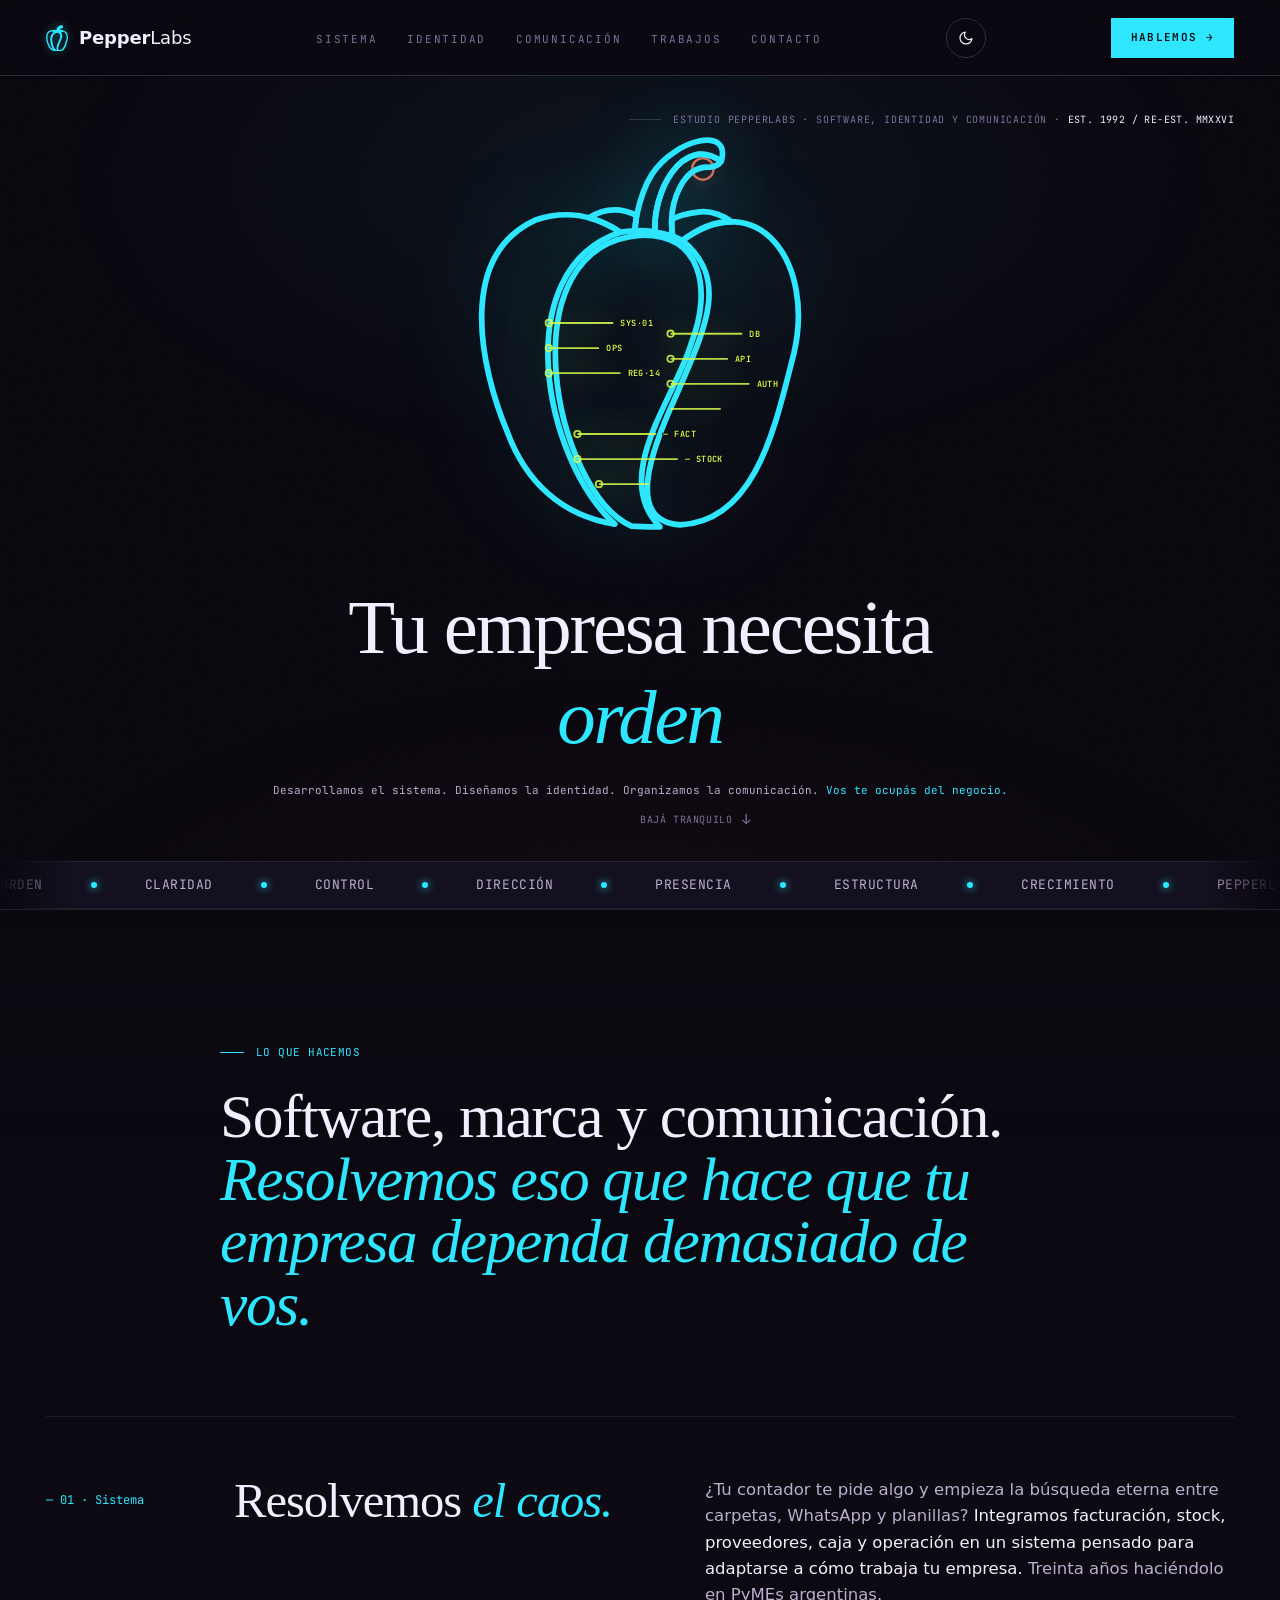
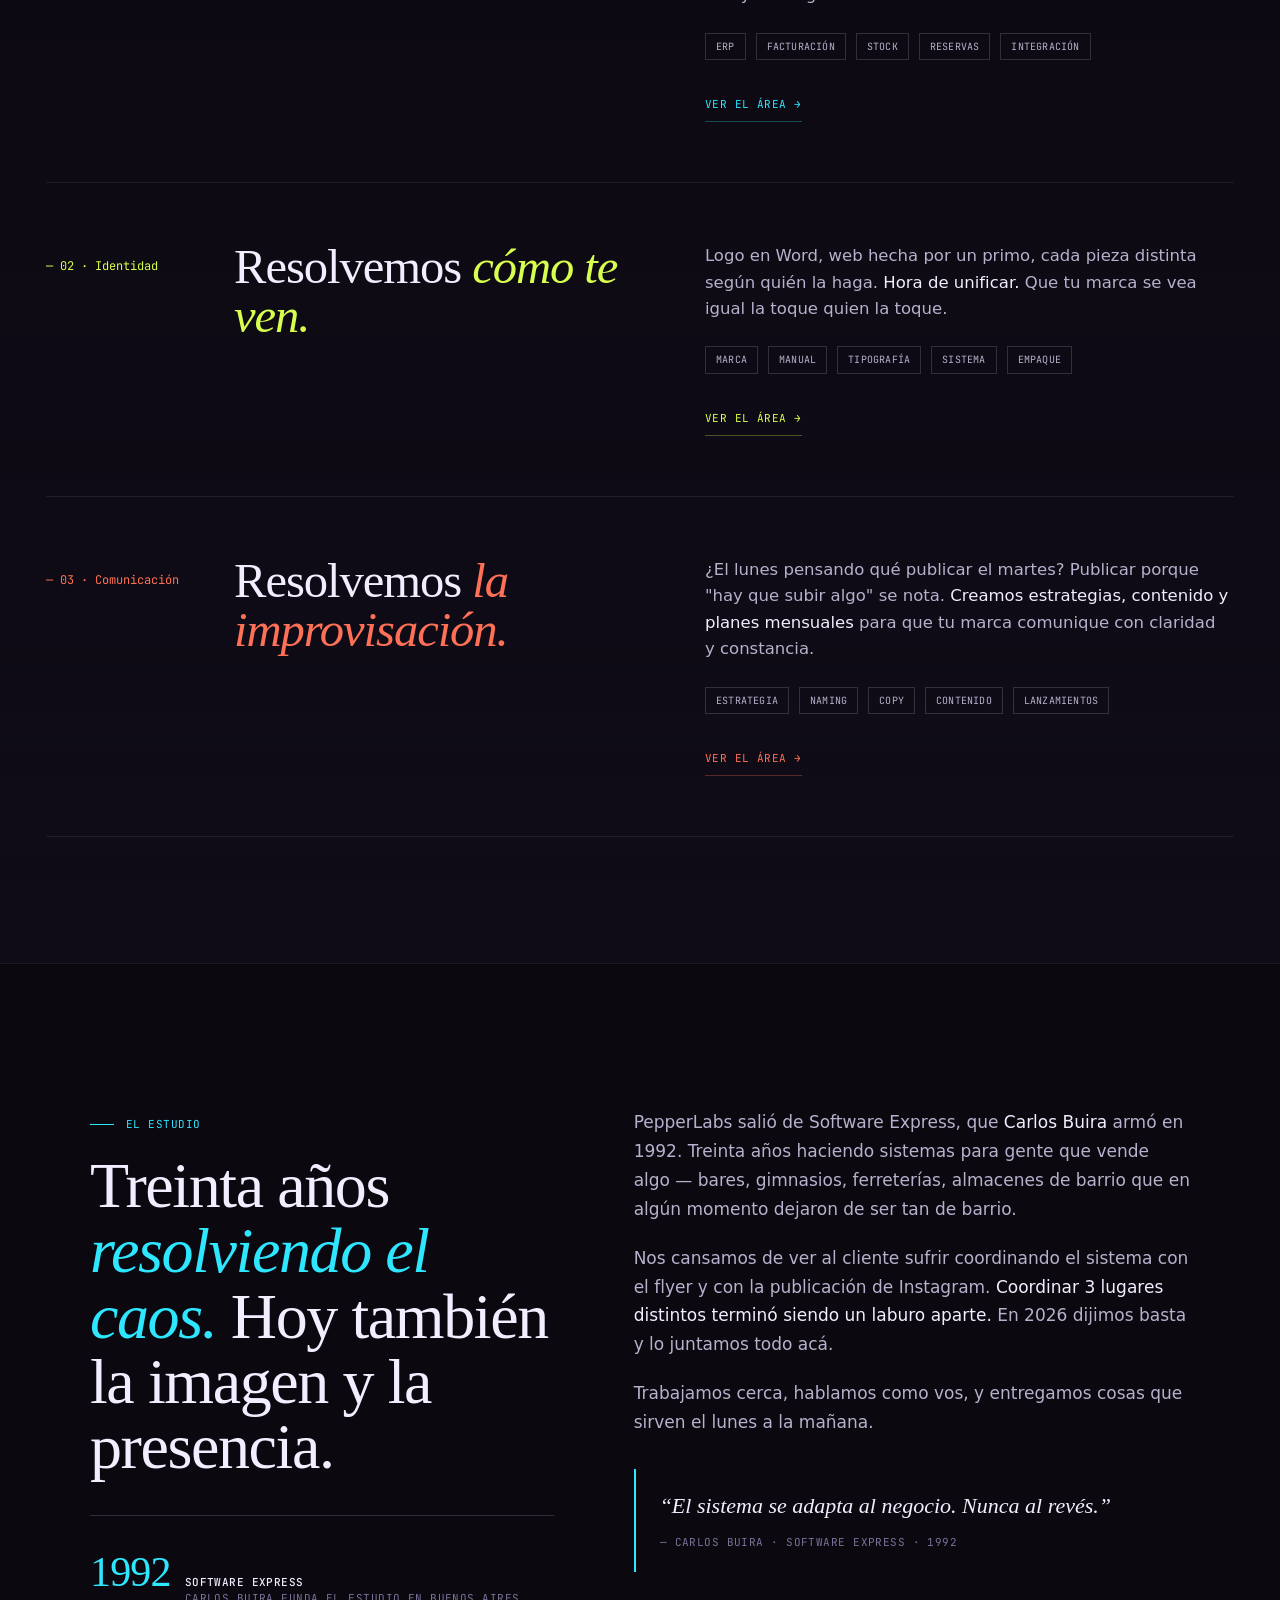
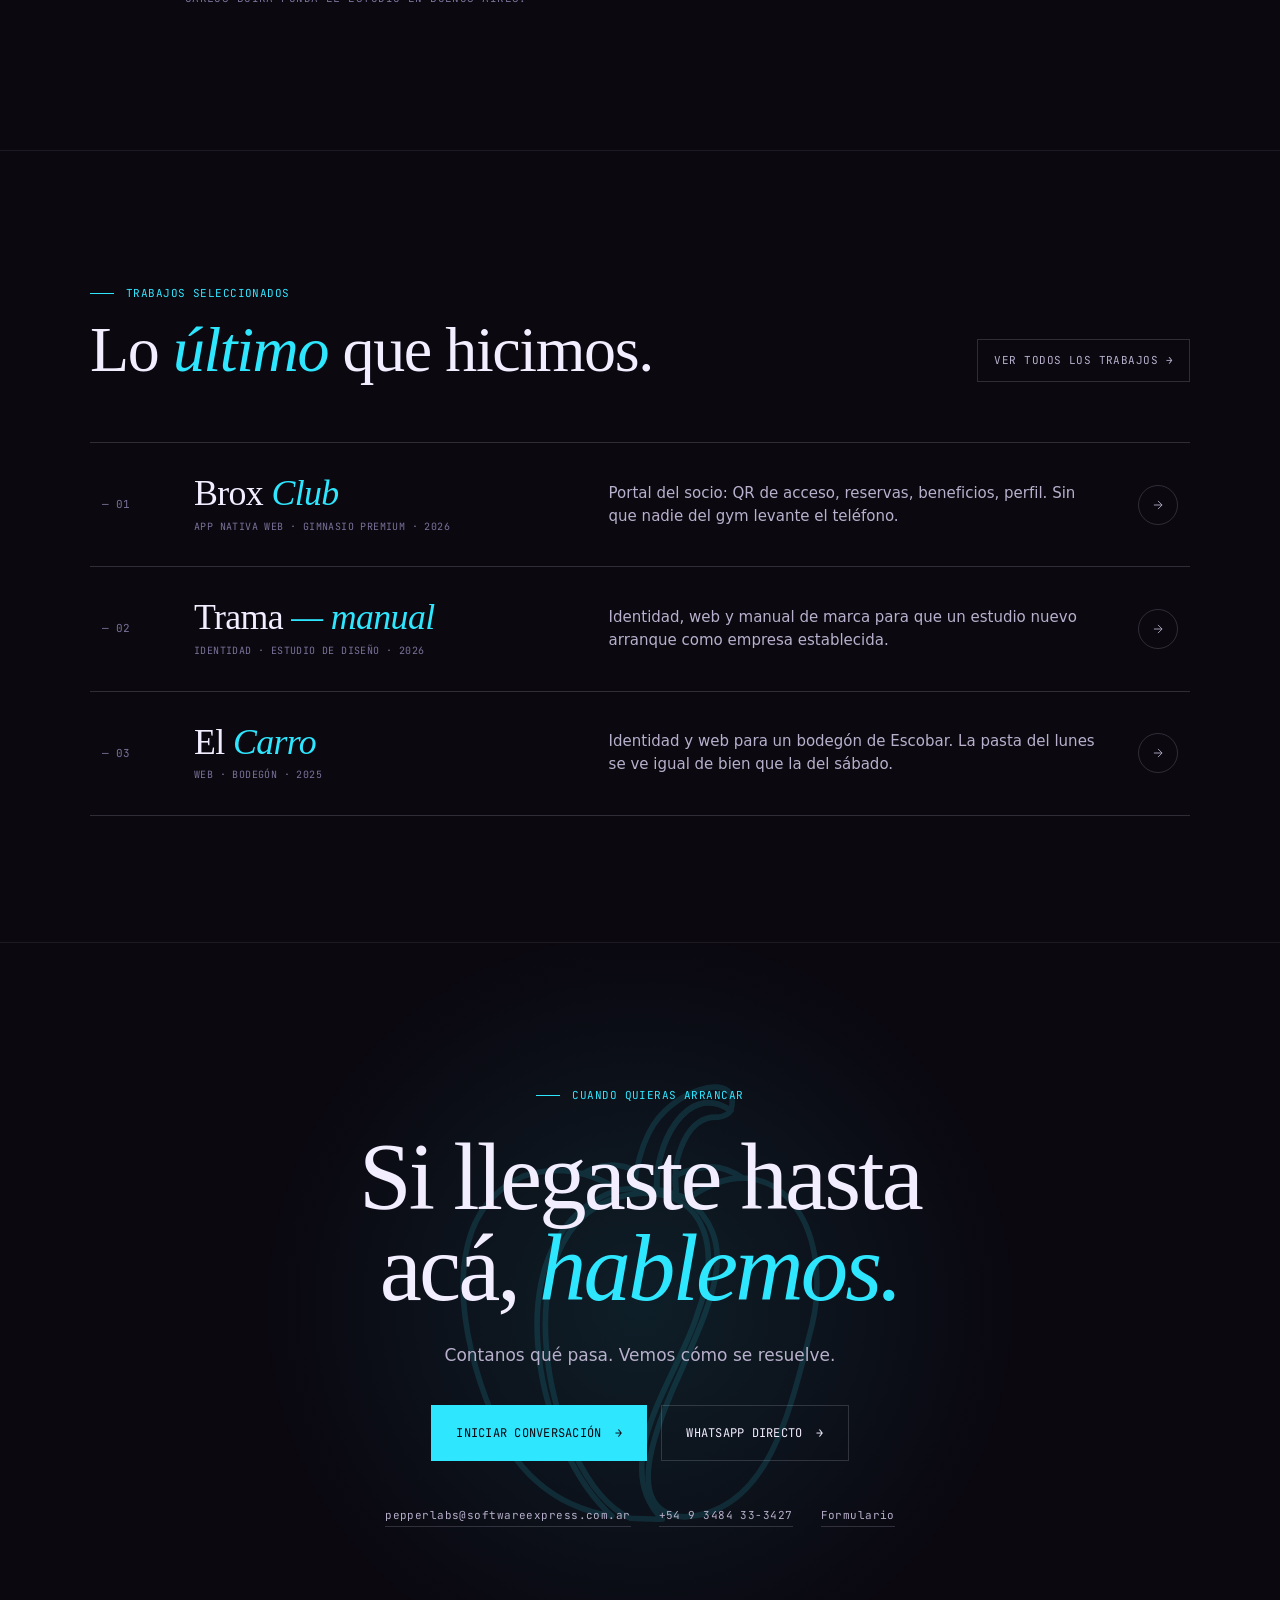
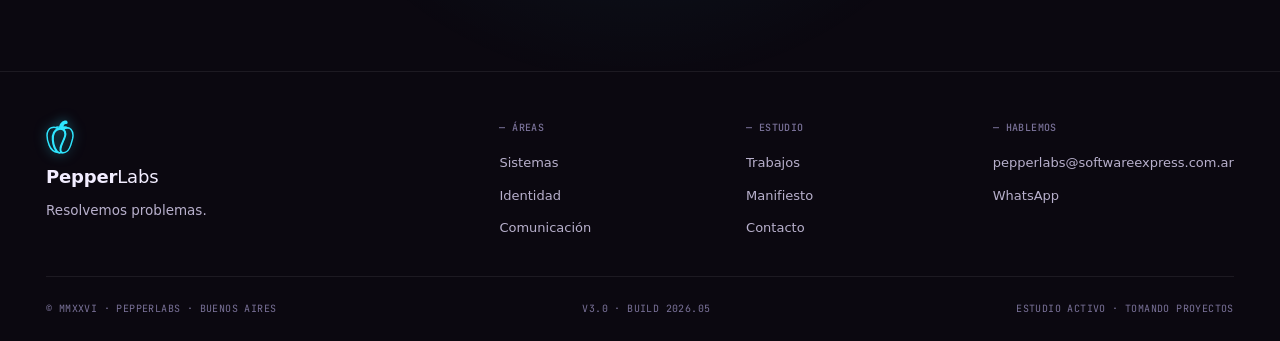
==== commit 0284290a: "Add files via upload" ====
--- a/index.html
+++ b/index.html
@@ -3,9 +3,12 @@
 <head>
 <meta charset="UTF-8">
 <meta name="viewport" content="width=device-width, initial-scale=1.0">
-<title>PepperLabs — Tu negocio creció. Vos seguís a pulmón.</title>
+<title>PepperLabs | Resolvemos problemas</title>
 <meta name="description" content="Software, identidad y comunicación bajo un mismo techo. Estudio argentino, 30 años de oficio.">
-<link rel="icon" type="image/svg+xml" href="assets/pepper_logo.svg">
+<link rel="icon" type="image/png" sizes="32x32" href="favicon32.png">
+<link rel="icon" type="image/png" sizes="192x192" href="favicon192.png">
+<link rel="apple-touch-icon" sizes="180x180" href="apple-touch-icon.png">
+<link rel="shortcut icon" href="favicon.ico">
 
 <link rel="preconnect" href="https://api.fontshare.com">
 <link rel="preconnect" href="https://cdn.fontshare.com" crossorigin>
@@ -99,20 +102,24 @@
 @keyframes drawSkin{ to{ stroke-dashoffset:0; } }
 
 /* SYSTEM — grilla técnica interior */
-.system{ opacity:0; animation: fadeLayer 1.2s ease 2s forwards; }
+.system{ opacity:0; z-index:3; animation: fadeLayer 1.2s ease 2s forwards; }
 .system line, .system circle, .system rect, .system path{
   stroke:var(--lime);
   stroke-width:0.5;
   fill:none;
   filter:drop-shadow(0 0 4px rgba(216,255,77,0.5));
-  opacity:0.55;
+  opacity:0.85;
 }
 .system text{
   fill:var(--lime);
   font-family:'JetBrains Mono', monospace;
-  font-size:2.2px;
+  font-size:2.4px;
+  font-weight:600;
   letter-spacing:0.05em;
-  opacity:0.7;
+  opacity:1;
+  paint-order:stroke fill;
+  stroke:rgba(11,8,16,0.95);
+  stroke-width:0.5;
 }
 @keyframes fadeLayer{ to{ opacity:1; } }
 
@@ -218,9 +225,9 @@
 .stage-text .tagline{
   font-family:var(--serif);
   font-weight:500;
-  font-size:clamp(28px, 4vw, 60px);
-  line-height:1.05;
-  letter-spacing:-0.025em;
+  font-size:clamp(40px, 6vw, 88px);
+  line-height:1.02;
+  letter-spacing:-0.028em;
   color:var(--ink);
   opacity:0;
   animation: textIn 1.2s var(--ease) 1.6s forwards;
@@ -318,7 +325,7 @@
 
 .office{
   display:grid;
-  grid-template-columns: 80px 1fr;
+  grid-template-columns: 140px 1fr;
   gap:48px;
   padding:60px 0;
   max-width:1240px;
@@ -336,18 +343,21 @@
 .office-text{
   display:flex; flex-direction:column; gap:18px;
 }
-@media (max-width: 900px){
-  .office{ grid-template-columns: 1fr; gap:24px; }
+@media (max-width: 1200px){
+  .office{ grid-template-columns: 1fr; gap:14px; }
   .office-body{ grid-template-columns: 1fr; gap:24px; }
+  .office-num{ padding-top:0; }
 }
 .office:last-child{ border-bottom:1px solid var(--rule); }
 .office:hover .office-name{ color:var(--ac); }
 .office:hover .office-thumb{ filter:none; transform:scale(1.01); }
-.office-1{ --ac: var(--warm); }
-.office-2{ --ac: var(--cyan); }
-.office-3{ --ac: var(--lime); }
-.office-num{ font-family:var(--mono); font-size:12px; color:var(--ac); padding-top:14px; }
-.office-body{ display:flex; flex-direction:column; gap:18px; }
+.office-1{ --ac: var(--warm); }  /* Comunicación */
+.office-2{ --ac: var(--lime); }  /* Identidad · lime */
+.office-3{ --ac: var(--cyan); }  /* Sistema · cyan */
+.office-num{
+  font-family:var(--mono); font-size:12px; color:var(--ac); padding-top:14px;
+  line-height:1.5; word-break:break-word; hyphens:auto;
+}
 .office-name{
   font-family:var(--serif); font-weight:500;
   font-size:clamp(32px, 3.8vw, 56px);
@@ -534,6 +544,7 @@
   stroke-linejoin:round;
 }
 </style>
+<script>(function(){try{var t=localStorage.getItem('pl-theme');if(t==='light')document.documentElement.setAttribute('data-theme','light');}catch(e){}})();</script>
 </head>
 <body>
 
@@ -559,6 +570,7 @@
     <li><a href="trabajos.html">Trabajos</a></li>
     <li><a href="contacto.html">Contacto</a></li>
   </ul>
+  <button type="button" class="theme-toggle" aria-label="Cambiar tema"><svg class="icon-sun" viewBox="0 0 24 24" fill="none" stroke="currentColor" stroke-width="1.8" stroke-linecap="round"><circle cx="12" cy="12" r="4"/><path d="M12 2v2M12 20v2M4.93 4.93l1.41 1.41M17.66 17.66l1.41 1.41M2 12h2M20 12h2M4.93 19.07l1.41-1.41M17.66 6.34l1.41-1.41"/></svg><svg class="icon-moon" viewBox="0 0 24 24" fill="none" stroke="currentColor" stroke-width="1.8" stroke-linecap="round" stroke-linejoin="round"><path d="M21 12.79A9 9 0 1 1 11.21 3 7 7 0 0 0 21 12.79z"/></svg></button>
   <a href="contacto.html" class="nav-cta">Hablemos &rarr;</a>
   <button type="button" class="nav-hamburger" id="navHamb" aria-label="Abrir menú" aria-expanded="false"><svg viewBox="0 0 24 24" fill="none" stroke="currentColor" stroke-width="2" stroke-linecap="round"><line x1="3" y1="6" x2="21" y2="6"/><line x1="3" y1="12" x2="21" y2="12"/><line x1="3" y1="18" x2="21" y2="18"/></svg></button>
 </nav>
@@ -879,7 +891,7 @@
     </div>
   </div>
   <div class="foot-bar">
-    <span>© MMXXVI · PepperLabs · Buenos Aires &amp; Córdoba</span>
+    <span>© MMXXVI · PepperLabs · Buenos Aires</span>
     <span>v3.0 · build 2026.05</span>
     <span>Estudio activo · Tomando proyectos</span>
   </div>
--- a/pepperlabs.css
+++ b/pepperlabs.css
@@ -1,650 +1,740 @@
-/* ============================================================
-   PEPPERLABS · SHARED SYSTEM
-   Chrome, nav, footer, type, color tokens.
-   Page-specific layout lives inline in each page <style>.
-   ============================================================ */
-
-*,*::before,*::after{ box-sizing:border-box; margin:0; padding:0; }
-
-:root{
-  /* Ink */
-  --bg:        #0B0810;
-  --bg-2:      #14101F;
-  --bg-3:      #1B162C;
-  --ink:       #F2EDFF;
-  --ink-2:     #B8B0CC;
-  --dim:       #7A7299;
-  --dimmer:    #423B5E;
-  --rule:      rgba(242, 237, 255, 0.08);
-  --rule-2:    rgba(242, 237, 255, 0.16);
-
-  /* Neón restringido */
-  --cyan:      #2FE6FF;
-  --cyan-dim:  #1A99AD;
-  --warm:      #FF7156;
-  --lime:      #D8FF4D;
-
-  /* Tipografía */
-  --sans:    'Switzer', system-ui, sans-serif;
-  --serif:   'Boska', Georgia, serif;
-  --mono:    'JetBrains Mono', ui-monospace, monospace;
-
-  --ease:    cubic-bezier(.2,.7,.2,1);
-  --pad:     clamp(20px, 3.6vw, 56px);
-}
-
-html,body{ height:100%; }
-html{ scroll-behavior:smooth; }
-body{
-  font-family:var(--sans);
-  background:var(--bg);
-  color:var(--ink);
-  -webkit-font-smoothing:antialiased;
-  line-height:1.55;
-  overflow-x:hidden;
-}
-
-/* Vignette */
-body::before{
-  content:""; position:fixed; inset:0; pointer-events:none; z-index:1;
-  background:
-    radial-gradient(ellipse 70% 50% at 50% 20%, rgba(47,230,255,0.06) 0%, transparent 65%),
-    radial-gradient(ellipse 90% 60% at 50% 110%, rgba(255,113,86,0.04) 0%, transparent 60%);
-}
-/* Grain */
-body::after{
-  content:""; position:fixed; inset:0; pointer-events:none; z-index:2; opacity:.05;
-  background-image:url("data:image/svg+xml;utf8,<svg xmlns='http://www.w3.org/2000/svg' width='180' height='180'><filter id='n'><feTurbulence baseFrequency='0.85' numOctaves='2' stitchTiles='stitch'/></filter><rect width='100%' height='100%' filter='url(%23n)' opacity='1'/></svg>");
-  mix-blend-mode:overlay;
-}
-
-a{ color:inherit; text-decoration:none; }
-img{ display:block; max-width:100%; }
-button{ background:none; border:0; color:inherit; font:inherit; cursor:pointer; }
-::selection{ background:var(--cyan); color:var(--bg); }
-
-/* ── PRIMITIVES ─────────────────────────────────────────────── */
-
-.wrap{ max-width:1480px; margin:0 auto; padding:0 var(--pad); position:relative; }
-.wrap-md{ max-width:1100px; margin:0 auto; padding:0 var(--pad); position:relative; }
-.wrap-sm{ max-width:880px; margin:0 auto; padding:0 var(--pad); position:relative; }
-
-.mono{ font-family:var(--mono); font-size:11px; letter-spacing:0; text-transform:uppercase; color:var(--ink-2); }
-
-.kicker, .eyebrow{
-  font-family:var(--mono);
-  font-size:11px;
-  letter-spacing:0.04em;
-  text-transform:uppercase;
-  color:var(--cyan);
-  display:inline-flex; align-items:center; gap:12px;
-}
-.kicker::before, .eyebrow::before{
-  content:""; width:24px; height:1px; background:currentColor;
-}
-.kicker.dim, .eyebrow.dim{ color:var(--dim); }
-.kicker.dim::before, .eyebrow.dim::before{ background:var(--rule-2); }
-.kicker.ink, .eyebrow.ink{ color:var(--ink-2); }
-
-.h-page{
-  font-family:var(--serif);
-  font-weight:500;
-  font-size:clamp(46px, 7.4vw, 124px);
-  line-height:0.96;
-  letter-spacing:-0.03em;
-  color:var(--ink);
-}
-.h-page em{
-  font-style:italic;
-  color:var(--cyan);
-}
-.h-page .dot{
-  display:inline-block;
-  width:0.16em; height:0.16em;
-  background:var(--cyan);
-  border-radius:50%;
-  margin-left:0.04em;
-  vertical-align:0.1em;
-  box-shadow:0 0 18px var(--cyan);
-}
-
-.h-section{
-  font-family:var(--serif);
-  font-weight:500;
-  font-size:clamp(36px, 5vw, 68px);
-  line-height:1.02;
-  letter-spacing:-0.022em;
-  color:var(--ink);
-}
-.h-section em{
-  font-style:italic;
-  color:var(--cyan);
-}
-
-.h-section--warm em{ color:var(--warm); }
-.h-section--lime em{ color:var(--lime); }
-
-.lead{
-  font-size:17px;
-  line-height:1.6;
-  color:var(--ink-2);
-  max-width:54ch;
-}
-.lead strong{ color:var(--ink); font-weight:500; }
-.lead em{ font-style:normal; color:var(--cyan); }
-
-/* ── NAV (ported from retro-v2, adapted to web pepper palette) ─ */
-
-.nav{
-  position:sticky; top:0; z-index:100;
-  display:flex; align-items:center; justify-content:space-between;
-  padding:18px var(--pad);
-  background:rgba(11,8,16,.78);
-  -webkit-backdrop-filter:blur(14px) saturate(140%);
-  backdrop-filter:blur(14px) saturate(140%);
-}
-.nav::after{
-  content:""; position:absolute; left:0; right:0; bottom:0;
-  height:1px;
-  background:var(--rule-2);
-  pointer-events:none;
-}
-.nav-logo{ display:flex; align-items:center; gap:11px; }
-.nav-logo-mark{
-  width:22px; height:auto; aspect-ratio:94.93/115.91;
-  fill:none; stroke:var(--cyan); stroke-width:6; stroke-linejoin:round;
-  filter:drop-shadow(0 0 5px rgba(47,230,255,0.45));
-  flex-shrink:0;
-}
-.nav-logo-name{
-  font-family:var(--sans); font-weight:600;
-  font-size:18px; letter-spacing:-0.01em; color:var(--ink);
-  line-height:1;
-}
-.nav-logo-name em{ font-style:normal; color:var(--ink); font-weight:400; }
-.nav-links{
-  display:flex; gap:30px; list-style:none;
-  margin:0; padding:0;
-}
-.nav-links a{
-  font-family:var(--mono); font-size:11px;
-  letter-spacing:.16em; text-transform:uppercase;
-  color:var(--dim); transition:color .15s;
-}
-.nav-links a:hover, .nav-links a.active{ color:var(--cyan); }
-.nav-cta{
-  font-family:var(--mono); font-size:11px; font-weight:600;
-  letter-spacing:.12em; text-transform:uppercase;
-  color:var(--bg); background:var(--cyan); padding:11px 20px;
-  transition:transform .15s var(--ease), filter .15s;
-}
-.nav-cta:hover{ transform:translateY(-2px); filter:brightness(1.08); }
-
-.nav-hamburger{
-  display:inline-flex; background:transparent; border:0;
-  width:42px; height:42px; color:var(--ink); cursor:pointer; padding:0;
-  align-items:center; justify-content:center;
-}
-.nav-hamburger svg{ width:26px; height:26px; display:block; stroke:currentColor; }
-.nav-hamburger svg line{
-  transition:transform .2s var(--ease), opacity .2s;
-  transform-origin:center;
-}
-.nav-hamburger.open svg line:nth-child(1){ transform:translateY(6px) rotate(45deg); }
-.nav-hamburger.open svg line:nth-child(2){ opacity:0; }
-.nav-hamburger.open svg line:nth-child(3){ transform:translateY(-6px) rotate(-45deg); }
-@media (min-width:861px){ .nav-hamburger{ display:none; } }
-@media (max-width:860px){
-  .nav-links, .nav-cta{ display:none; }
-}
-
-.mobile-menu{
-  position:fixed; inset:0; z-index:300;
-  background:rgba(11,8,16,.97);
-  -webkit-backdrop-filter:blur(8px); backdrop-filter:blur(8px);
-  flex-direction:column; padding:24px var(--pad) 40px;
-  opacity:0; transform:translateY(-8px); display:none;
-  transition:opacity .22s var(--ease), transform .22s var(--ease);
-}
-.mobile-menu.open{ opacity:1; transform:translateY(0); display:flex; }
-.mobile-menu-head{
-  display:flex; justify-content:space-between; align-items:center;
-  padding-bottom:14px; border-bottom:1px solid var(--rule-2);
-}
-.mobile-menu-head img{ height:26px; }
-.mobile-menu-close{
-  background:transparent; border:1px solid var(--rule-2); color:var(--ink);
-  font-family:var(--mono); font-size:11px; letter-spacing:.16em;
-  text-transform:uppercase; padding:9px 14px; cursor:pointer;
-  transition:.2s;
-}
-.mobile-menu-close:hover{ color:var(--cyan); border-color:var(--cyan); }
-.mobile-menu ul{
-  list-style:none; display:flex; flex-direction:column; gap:6px;
-  margin:36px 0 0; padding:0;
-}
-.mobile-menu li a{
-  display:flex; align-items:baseline; gap:14px;
-  font-family:var(--serif); font-weight:500;
-  font-size:clamp(34px,9vw,48px);
-  letter-spacing:-.025em; color:var(--ink); padding:18px 0;
-  border-bottom:1px solid var(--rule);
-}
-.mobile-menu li a::before{
-  content:attr(data-n); font-family:var(--mono); font-size:11px;
-  font-weight:500; letter-spacing:.18em; color:var(--lime);
-  flex:0 0 auto; padding-top:.45em;
-}
-.mobile-menu li a:hover{ color:var(--cyan); }
-.mobile-menu .mm-cta{
-  margin-top:auto; background:var(--cyan); color:var(--bg);
-  font-family:var(--mono); font-size:13px; font-weight:600;
-  letter-spacing:.12em; text-transform:uppercase;
-  padding:18px 24px; text-align:center; border:0; display:block;
-}
-
-@keyframes pl-pulse{ 0%,100%{opacity:1;} 50%{opacity:.4;} }
-
-/* ── BUTTONS ────────────────────────────────────────────────── */
-
-.btn{
-  display:inline-flex; align-items:center; gap:14px;
-  font-family:var(--mono);
-  font-size:12px;
-  letter-spacing:0.02em;
-  text-transform:uppercase;
-  padding:18px 24px;
-  border:1px solid var(--rule-2);
-  background:transparent;
-  color:var(--ink);
-  transition:all .25s var(--ease);
-}
-.btn .ar{ transition: transform .25s var(--ease); }
-.btn:hover .ar{ transform:translateX(6px); }
-.btn--p{
-  background:var(--cyan);
-  color:var(--bg);
-  border-color:var(--cyan);
-}
-.btn--p:hover{
-  box-shadow:0 0 28px rgba(47,230,255,0.35);
-  transform:translateY(-2px);
-}
-.btn--g:hover{
-  border-color:var(--cyan);
-  color:var(--cyan);
-}
-.btn--warm{ background:var(--warm); color:var(--bg); border-color:var(--warm); }
-.btn--warm:hover{ box-shadow:0 0 28px rgba(255,113,86,0.35); transform:translateY(-2px); }
-.btn--lime{ background:var(--lime); color:var(--bg); border-color:var(--lime); }
-.btn--lime:hover{ box-shadow:0 0 28px rgba(216,255,77,0.35); transform:translateY(-2px); }
-
-/* ── HERO — common scaffold for internal pages ─────────────── */
-
-.page-hero{
-  position:relative;
-  min-height:90vh;
-  display:grid;
-  align-items:end;
-  padding: 14vh var(--pad) 8vh;
-  overflow:hidden;
-  border-bottom:1px solid var(--rule);
-}
-.page-hero-inner{
-  position:relative;
-  z-index:5;
-  width:100%;
-  max-width:1480px;
-  margin:0 auto;
-}
-.meta-strip,
-.page-hero-meta{ display:none !important; }
-
-/* dots después de los H1/H2 — escondidos a pedido */
-.dot{ display:none !important; }
-
-/* ── LIGHTBOX (port from retro-v2, adapted to web pepper palette) ── */
-[data-lightbox]{ cursor:zoom-in; }
-.lightbox{
-  position:fixed; inset:0; z-index:9999;
-  display:none; align-items:center; justify-content:center;
-  padding:6vh 6vw;
-  animation:lb-fade .22s var(--ease) both;
-}
-.lightbox.open{ display:flex; }
-@keyframes lb-fade{ from{ opacity:0; } to{ opacity:1; } }
-.lightbox-bg{
-  position:absolute; inset:0;
-  background:rgba(8,5,12,.82);
-  -webkit-backdrop-filter:blur(22px) saturate(.7);
-  backdrop-filter:blur(22px) saturate(.7);
-  cursor:zoom-out;
-}
-.lightbox-stage{
-  position:relative; z-index:1;
-  max-width:min(1200px, 92vw);
-  display:flex; flex-direction:column; gap:14px;
-  align-items:center;
-  animation:lb-pop .26s var(--ease) both;
-}
-@keyframes lb-pop{ from{ opacity:0; transform:scale(.96); } to{ opacity:1; transform:scale(1); } }
-.lightbox-img{
-  max-width:100%; max-height:78vh;
-  width:auto; height:auto; display:block;
-  border-radius:6px;
-  border:1px solid rgba(255,255,255,.07);
-  box-shadow:0 32px 80px rgba(0,0,0,.6), 0 0 60px rgba(47,230,255,.12);
-  background:var(--bg);
-}
-.lightbox-bar{
-  display:flex; align-items:center; gap:18px;
-  width:100%;
-}
-.lightbox-caption{
-  font-family:var(--mono); font-size:11px; letter-spacing:.04em;
-  text-transform:uppercase; color:var(--dim);
-  flex:1 1 auto; text-align:left; min-width:0;
-  white-space:nowrap; overflow:hidden; text-overflow:ellipsis;
-}
-.lightbox-counter{
-  font-family:var(--mono); font-size:11px; letter-spacing:.06em;
-  color:var(--cyan); flex:0 0 auto;
-}
-.lightbox-link{
-  font-family:var(--mono); font-size:10.5px; letter-spacing:.04em;
-  text-transform:uppercase;
-  color:var(--ink); text-decoration:none;
-  border:1px solid var(--rule-2);
-  padding:7px 12px; border-radius:4px;
-  background:rgba(255,255,255,.02);
-  display:inline-flex; align-items:center; gap:6px;
-  transition:.2s;
-  flex:0 0 auto;
-}
-.lightbox-link svg{ width:11px; height:11px; }
-.lightbox-link:hover{ border-color:var(--cyan); color:var(--cyan); }
-.lightbox-arrow, .lightbox-close{
-  position:absolute; z-index:2;
-  width:48px; height:48px; border-radius:50%;
-  background:rgba(20,16,28,.72);
-  -webkit-backdrop-filter:blur(10px); backdrop-filter:blur(10px);
-  border:1px solid rgba(255,255,255,.12);
-  color:var(--ink); cursor:pointer;
-  display:grid; place-items:center;
-  transition:.2s;
-}
-.lightbox-arrow:hover, .lightbox-close:hover{
-  background:rgba(40,32,56,.92); border-color:rgba(255,255,255,.3);
-}
-.lightbox-arrow.prev{ top:50%; left:24px; transform:translateY(-50%); }
-.lightbox-arrow.next{ top:50%; right:24px; transform:translateY(-50%); }
-.lightbox-close{ top:24px; right:24px; }
-.lightbox-arrow svg, .lightbox-close svg{ width:20px; height:20px; }
-@media (max-width:760px){
-  .lightbox{ padding:3vh 3vw; }
-  .lightbox-arrow.prev{ left:8px; }
-  .lightbox-arrow.next{ right:8px; }
-  .lightbox-close{ top:12px; right:12px; width:40px; height:40px; }
-  .lightbox-arrow{ width:40px; height:40px; }
-  .lightbox-bar{ flex-wrap:wrap; gap:10px; }
-  .lightbox-link{ order:3; width:100%; justify-content:center; }
-  .lightbox-img{ max-height:72vh; }
-}
-.page-hero-meta .l{ display:block; color:var(--dim); margin-bottom:6px; }
-.page-hero-meta .v{ color:var(--ink); }
-.page-hero-meta .v em{ font-style:normal; color:var(--ac, var(--cyan)); }
-@media (max-width:780px){
-  .page-hero-meta{ grid-template-columns:1fr 1fr; gap:20px 24px; }
-}
-.page-hero h1{
-  max-width:18ch;
-  margin: 32px 0 28px;
-}
-.page-hero .lead{
-  font-size:18.5px;
-  max-width:50ch;
-  margin-bottom:36px;
-}
-.page-hero .ctas{
-  display:flex; gap:14px; flex-wrap:wrap;
-}
-
-/* Hero color modes */
-.page-hero.sis{ --ac: var(--lime); }
-.page-hero.sis .h-page em{ color:var(--lime); }
-.page-hero.sis .h-page .dot{ background:var(--lime); box-shadow:0 0 18px var(--lime); }
-.page-hero.sis .lead em{ color:var(--lime); }
-
-.page-hero.com{ --ac: var(--warm); }
-.page-hero.com .h-page em{ color:var(--warm); }
-.page-hero.com .h-page .dot{ background:var(--warm); box-shadow:0 0 18px var(--warm); }
-.page-hero.com .lead em{ color:var(--warm); }
-
-/* ── SECTIONS ───────────────────────────────────────────────── */
-
-.sec{
-  position:relative;
-  padding:clamp(80px, 10vw, 140px) 0;
-  border-top:1px solid var(--rule);
-}
-.sec-head{
-  display:grid;
-  grid-template-columns: 1fr 1.6fr;
-  gap:60px;
-  margin-bottom:64px;
-  align-items:end;
-}
-.sec-head-l{ display:flex; flex-direction:column; gap:10px; }
-.sec-head-l .pliego{
-  font-family:var(--mono);
-  font-size:10px;
-  letter-spacing:0.04em;
-  text-transform:uppercase;
-  color:var(--ac, var(--cyan));
-  display:flex; align-items:center; gap:10px;
-}
-.sec-head-l .pliego::before{
-  content:""; width:14px; height:1px; background:currentColor;
-}
-.sec-head-l .ix{
-  font-family:var(--mono);
-  font-size:10px;
-  letter-spacing:0.04em;
-  text-transform:uppercase;
-  color:var(--dim);
-}
-.sec-head-r{ display:flex; flex-direction:column; gap:18px; }
-.sec-head-r .h-section{ max-width:20ch; }
-.sec-head-r .lead{ max-width:50ch; }
-@media (max-width:900px){
-  .sec-head{ grid-template-columns:1fr; gap:30px; }
-}
-
-/* ── CARD ROW (lista editorial reutilizable) ───────────────── */
-
-.row-list{ border-top:1px solid var(--rule-2); }
-.row{
-  display:grid;
-  grid-template-columns: 90px 1fr 1.4fr;
-  gap:32px;
-  padding:36px 12px;
-  border-bottom:1px solid var(--rule-2);
-  align-items:baseline;
-  transition: padding-left .3s var(--ease);
-}
-.row:hover{ padding-left:24px; }
-.row:hover .row-name{ color:var(--ac, var(--cyan)); }
-.row-num{
-  font-family:var(--mono);
-  font-size:11px;
-  color:var(--dim);
-  letter-spacing:0.04em;
-}
-.row-name{
-  font-family:var(--serif);
-  font-weight:500;
-  font-size:clamp(22px, 2.6vw, 38px);
-  letter-spacing:-0.022em;
-  line-height:1.05;
-  color:var(--ink);
-  transition: color .25s;
-}
-.row-name em{ font-style:italic; color:var(--ac, var(--cyan)); }
-.row-desc{
-  font-size:15.5px;
-  line-height:1.6;
-  color:var(--ink-2);
-  max-width:54ch;
-}
-.row-desc strong{ color:var(--ink); font-weight:500; }
-@media (max-width:900px){
-  .row{ grid-template-columns: 50px 1fr; gap:14px 18px; }
-  .row-desc{ grid-column: 1 / -1; }
-}
-
-/* ── FOOTER ─────────────────────────────────────────────────── */
-
-.foot{
-  border-top:1px solid var(--rule);
-  padding:48px var(--pad) 24px;
-  position:relative;
-  z-index:5;
-}
-.foot-grid{
-  display:grid;
-  grid-template-columns: 2fr 1fr 1fr 1fr;
-  gap:40px;
-  padding-bottom:36px;
-  border-bottom:1px solid var(--rule);
-  max-width:1480px; margin:0 auto;
-}
-@media (max-width:800px){
-  .foot-grid{ grid-template-columns:1fr 1fr; gap:28px 24px; }
-}
-.foot-brand{ display:flex; flex-direction:column; gap:14px; }
-.foot-brand .pep{ width:28px; height:34px; }
-.foot-brand .pep svg{ width:100%; height:100%; fill:none; stroke:var(--cyan); stroke-width:5; filter:drop-shadow(0 0 6px rgba(47,230,255,0.5)); }
-.foot-brand-mark{ display:flex; align-items:center; gap:11px; }
-.foot-brand .name{
-  font-family:var(--sans); font-weight:600;
-  font-size:18px; letter-spacing:-0.01em; color:var(--ink);
-  line-height:1;
-}
-.foot-brand .name em{ font-style:normal; color:var(--ink); font-weight:400; }
-.foot-brand p{
-  font-size:13.5px; color:var(--ink-2); line-height:1.55; max-width:36ch;
-}
-.foot-col h4{
-  font-family:var(--mono);
-  font-size:10px; font-weight:500; letter-spacing:0.04em; text-transform:uppercase;
-  color:var(--dim); margin-bottom:14px;
-}
-.foot-col ul{ list-style:none; display:flex; flex-direction:column; gap:8px; }
-.foot-col a{
-  font-size:13px; color:var(--ink-2); transition: color .2s;
-}
-.foot-col a:hover{ color:var(--cyan); }
-
-.foot-bar{
-  margin-top:24px;
-  display:flex; justify-content:space-between; gap:24px;
-  flex-wrap:wrap;
-  font-family:var(--mono); font-size:10px;
-  letter-spacing:0.04em; text-transform:uppercase;
-  color:var(--dim);
-  max-width:1480px; margin-left:auto; margin-right:auto;
-}
-
-/* ── MOBILE MENU ────────────────────────────────────────────── */
-
-.mm{
-  position:fixed; inset:0; z-index:200;
-  background:rgba(11,8,16,0.97);
-  backdrop-filter:blur(14px);
-  display:none;
-  flex-direction:column;
-  padding:24px var(--pad) 40px;
-}
-.mm.open{ display:flex; }
-.mm-head{
-  display:flex; justify-content:space-between; align-items:center;
-  padding-bottom:18px; border-bottom:1px solid var(--rule);
-}
-.mm-head .brand{ display:flex; align-items:center; gap:12px; }
-.mm-head .brand-mark{ width:22px; height:26px; }
-.mm-head .brand-mark svg{ width:100%; height:100%; fill:none; stroke:var(--cyan); stroke-width:5; filter:drop-shadow(0 0 6px rgba(47,230,255,0.5)); }
-.mm-head .brand-name{ font-family:var(--serif); font-weight:500; font-size:18px; }
-.mm-head .brand-name em{ font-style:italic; color:var(--cyan); font-weight:400; }
-.mm-close{
-  font-family:var(--mono); font-size:11px; letter-spacing:0.04em; text-transform:uppercase;
-  color:var(--ink); padding:8px 14px; border:1px solid var(--rule-2);
-}
-.mm ul{ list-style:none; display:flex; flex-direction:column; margin-top:30px; }
-.mm li{ border-bottom:1px solid var(--rule); }
-.mm li a{
-  display:flex; align-items:baseline; gap:18px;
-  font-family:var(--serif);
-  font-weight:500;
-  font-size:clamp(36px, 8vw, 58px);
-  letter-spacing:-0.022em;
-  color:var(--ink);
-  padding:22px 0;
-}
-.mm li a::before{
-  content:attr(data-n);
-  font-family:var(--mono); font-size:11px; font-weight:400;
-  letter-spacing:0.04em; color:var(--cyan);
-  flex:0 0 auto; padding-top:.7em;
-}
-.mm-cta{
-  margin-top:auto; background:var(--cyan); color:var(--bg);
-  font-family:var(--mono); font-size:13px; padding:18px 22px;
-  text-align:center; letter-spacing:0.02em; text-transform:uppercase;
-}
-
-/* ── HELPER: fade-in on scroll ─────────────────────────────── */
-
-.fadein{ opacity:0; transform:translateY(20px); transition: opacity .8s var(--ease), transform .8s var(--ease); }
-.fadein.in{ opacity:1; transform:none; }
-
-/* ── HELPER: end / cta block reusable ──────────────────────── */
-
-.end{
-  position:relative;
-  padding: 16vh var(--pad);
-  border-top:1px solid var(--rule);
-  overflow:hidden;
-  z-index:5;
-}
-.end::before{
-  content:""; position:absolute; left:50%; top:50%;
-  transform:translate(-50%,-50%);
-  width:900px; height:900px;
-  background:radial-gradient(circle, rgba(47,230,255,0.10) 0%, transparent 60%);
-  pointer-events:none;
-}
-.end-in{
-  position:relative; z-index:2;
-  max-width:1000px; margin:0 auto;
-  text-align:center;
-  display:flex; flex-direction:column; align-items:center; gap:28px;
-}
-.end-in h2{ max-width:14ch; }
-.end-in .lead{ text-align:center; }
-.end-ctas{
-  display:flex; gap:14px; flex-wrap:wrap; justify-content:center;
-  margin-top:8px;
-}
-.end-channels{
-  margin-top:18px;
-  display:flex; gap:28px; flex-wrap:wrap; justify-content:center;
-  font-family:var(--mono); font-size:11px; letter-spacing:0.04em;
-  color:var(--dim);
-}
-.end-channels a{
-  color:var(--ink-2);
-  border-bottom:1px solid var(--rule-2);
-  padding-bottom:2px;
-  transition:all .2s;
-}
-.end-channels a:hover{ color:var(--cyan); border-color:var(--cyan); }
+/* ============================================================
+   PEPPERLABS · SHARED SYSTEM
+   Chrome, nav, footer, type, color tokens.
+   Page-specific layout lives inline in each page <style>.
+   ============================================================ */
+
+*,*::before,*::after{ box-sizing:border-box; margin:0; padding:0; }
+
+:root{
+  /* Ink */
+  --bg:        #0B0810;
+  --bg-2:      #14101F;
+  --bg-3:      #1B162C;
+  --ink:       #F2EDFF;
+  --ink-2:     #B8B0CC;
+  --dim:       #7A7299;
+  --dimmer:    #423B5E;
+  --rule:      rgba(242, 237, 255, 0.08);
+  --rule-2:    rgba(242, 237, 255, 0.16);
+
+  /* Neón restringido */
+  --cyan:      #2FE6FF;
+  --cyan-dim:  #1A99AD;
+  --warm:      #FF7156;
+  --lime:      #D8FF4D;
+
+  /* Tipografía */
+  --sans:    'Switzer', system-ui, sans-serif;
+  --serif:   'Boska', Georgia, serif;
+  --mono:    'JetBrains Mono', ui-monospace, monospace;
+
+  --ease:    cubic-bezier(.2,.7,.2,1);
+  --pad:     clamp(20px, 3.6vw, 56px);
+}
+
+html,body{ height:100%; }
+html{ scroll-behavior:smooth; }
+body{
+  font-family:var(--sans);
+  background:var(--bg);
+  color:var(--ink);
+  -webkit-font-smoothing:antialiased;
+  line-height:1.55;
+  overflow-x:hidden;
+}
+
+/* Vignette */
+body::before{
+  content:""; position:fixed; inset:0; pointer-events:none; z-index:1;
+  background:
+    radial-gradient(ellipse 70% 50% at 50% 20%, rgba(47,230,255,0.06) 0%, transparent 65%),
+    radial-gradient(ellipse 90% 60% at 50% 110%, rgba(255,113,86,0.04) 0%, transparent 60%);
+}
+/* Grain */
+body::after{
+  content:""; position:fixed; inset:0; pointer-events:none; z-index:2; opacity:.05;
+  background-image:url("data:image/svg+xml;utf8,<svg xmlns='http://www.w3.org/2000/svg' width='180' height='180'><filter id='n'><feTurbulence baseFrequency='0.85' numOctaves='2' stitchTiles='stitch'/></filter><rect width='100%' height='100%' filter='url(%23n)' opacity='1'/></svg>");
+  mix-blend-mode:overlay;
+}
+
+a{ color:inherit; text-decoration:none; }
+img{ display:block; max-width:100%; }
+button{ background:none; border:0; color:inherit; font:inherit; cursor:pointer; }
+::selection{ background:var(--cyan); color:var(--bg); }
+
+/* ── PRIMITIVES ─────────────────────────────────────────────── */
+
+.wrap{ max-width:1480px; margin:0 auto; padding:0 var(--pad); position:relative; }
+.wrap-md{ max-width:1100px; margin:0 auto; padding:0 var(--pad); position:relative; }
+.wrap-sm{ max-width:880px; margin:0 auto; padding:0 var(--pad); position:relative; }
+
+.mono{ font-family:var(--mono); font-size:11px; letter-spacing:0; text-transform:uppercase; color:var(--ink-2); }
+
+.kicker, .eyebrow{
+  font-family:var(--mono);
+  font-size:11px;
+  letter-spacing:0.04em;
+  text-transform:uppercase;
+  color:var(--cyan);
+  display:inline-flex; align-items:center; gap:12px;
+}
+.kicker::before, .eyebrow::before{
+  content:""; width:24px; height:1px; background:currentColor;
+}
+.kicker.dim, .eyebrow.dim{ color:var(--dim); }
+.kicker.dim::before, .eyebrow.dim::before{ background:var(--rule-2); }
+.kicker.ink, .eyebrow.ink{ color:var(--ink-2); }
+
+.h-page{
+  font-family:var(--serif);
+  font-weight:500;
+  font-size:clamp(46px, 7.4vw, 124px);
+  line-height:0.96;
+  letter-spacing:-0.03em;
+  color:var(--ink);
+}
+.h-page em{
+  font-style:italic;
+  color:var(--cyan);
+}
+.h-page .dot{
+  display:inline-block;
+  width:0.16em; height:0.16em;
+  background:var(--cyan);
+  border-radius:50%;
+  margin-left:0.04em;
+  vertical-align:0.1em;
+  box-shadow:0 0 18px var(--cyan);
+}
+
+.h-section{
+  font-family:var(--serif);
+  font-weight:500;
+  font-size:clamp(36px, 5vw, 68px);
+  line-height:1.02;
+  letter-spacing:-0.022em;
+  color:var(--ink);
+}
+.h-section em{
+  font-style:italic;
+  color:var(--cyan);
+}
+
+.h-section--warm em{ color:var(--warm); }
+.h-section--lime em{ color:var(--lime); }
+
+.lead{
+  font-size:17px;
+  line-height:1.6;
+  color:var(--ink-2);
+  max-width:54ch;
+}
+.lead strong{ color:var(--ink); font-weight:500; }
+.lead em{ font-style:normal; color:var(--cyan); }
+
+/* ── NAV (ported from retro-v2, adapted to web pepper palette) ─ */
+
+.nav{
+  position:sticky; top:0; z-index:100;
+  display:flex; align-items:center; justify-content:space-between;
+  padding:18px var(--pad);
+  background:rgba(11,8,16,.78);
+  -webkit-backdrop-filter:blur(14px) saturate(140%);
+  backdrop-filter:blur(14px) saturate(140%);
+}
+.nav::after{
+  content:""; position:absolute; left:0; right:0; bottom:0;
+  height:1px;
+  background:var(--rule-2);
+  pointer-events:none;
+}
+.nav-logo{ display:flex; align-items:center; gap:11px; }
+.nav-logo-mark{
+  width:22px; height:auto; aspect-ratio:94.93/115.91;
+  fill:none; stroke:var(--cyan); stroke-width:6; stroke-linejoin:round;
+  filter:drop-shadow(0 0 5px rgba(47,230,255,0.45));
+  flex-shrink:0;
+}
+.nav-logo-name{
+  font-family:var(--sans); font-weight:600;
+  font-size:18px; letter-spacing:-0.01em; color:var(--ink);
+  line-height:1;
+}
+.nav-logo-name em{ font-style:normal; color:var(--ink); font-weight:400; }
+.nav-links{
+  display:flex; gap:30px; list-style:none;
+  margin:0; padding:0;
+}
+.nav-links a{
+  font-family:var(--mono); font-size:11px;
+  letter-spacing:.16em; text-transform:uppercase;
+  color:var(--dim); transition:color .15s;
+}
+.nav-links a:hover, .nav-links a.active{ color:var(--cyan); }
+.nav-cta{
+  font-family:var(--mono); font-size:11px; font-weight:600;
+  letter-spacing:.12em; text-transform:uppercase;
+  color:var(--bg); background:var(--cyan); padding:11px 20px;
+  transition:transform .15s var(--ease), filter .15s;
+}
+.nav-cta:hover{ transform:translateY(-2px); filter:brightness(1.08); }
+
+.nav-hamburger{
+  display:inline-flex; background:transparent; border:0;
+  width:42px; height:42px; color:var(--ink); cursor:pointer; padding:0;
+  align-items:center; justify-content:center;
+}
+.nav-hamburger svg{ width:26px; height:26px; display:block; stroke:currentColor; }
+.nav-hamburger svg line{
+  transition:transform .2s var(--ease), opacity .2s;
+  transform-origin:center;
+}
+.nav-hamburger.open svg line:nth-child(1){ transform:translateY(6px) rotate(45deg); }
+.nav-hamburger.open svg line:nth-child(2){ opacity:0; }
+.nav-hamburger.open svg line:nth-child(3){ transform:translateY(-6px) rotate(-45deg); }
+@media (min-width:861px){ .nav-hamburger{ display:none; } }
+@media (max-width:860px){
+  .nav-links, .nav-cta{ display:none; }
+}
+
+.mobile-menu{
+  position:fixed; inset:0; z-index:300;
+  background:rgba(11,8,16,.97);
+  -webkit-backdrop-filter:blur(8px); backdrop-filter:blur(8px);
+  flex-direction:column; padding:24px var(--pad) 40px;
+  opacity:0; transform:translateY(-8px); display:none;
+  transition:opacity .22s var(--ease), transform .22s var(--ease);
+}
+.mobile-menu.open{ opacity:1; transform:translateY(0); display:flex; }
+.mobile-menu-head{
+  display:flex; justify-content:space-between; align-items:center;
+  padding-bottom:14px; border-bottom:1px solid var(--rule-2);
+}
+.mobile-menu-head img{ height:26px; }
+.mobile-menu-close{
+  background:transparent; border:1px solid var(--rule-2); color:var(--ink);
+  font-family:var(--mono); font-size:11px; letter-spacing:.16em;
+  text-transform:uppercase; padding:9px 14px; cursor:pointer;
+  transition:.2s;
+}
+.mobile-menu-close:hover{ color:var(--cyan); border-color:var(--cyan); }
+.mobile-menu ul{
+  list-style:none; display:flex; flex-direction:column; gap:6px;
+  margin:36px 0 0; padding:0;
+}
+.mobile-menu li a{
+  display:flex; align-items:baseline; gap:14px;
+  font-family:var(--serif); font-weight:500;
+  font-size:clamp(34px,9vw,48px);
+  letter-spacing:-.025em; color:var(--ink); padding:18px 0;
+  border-bottom:1px solid var(--rule);
+}
+.mobile-menu li a::before{
+  content:attr(data-n); font-family:var(--mono); font-size:11px;
+  font-weight:500; letter-spacing:.18em; color:var(--lime);
+  flex:0 0 auto; padding-top:.45em;
+}
+.mobile-menu li a:hover{ color:var(--cyan); }
+.mobile-menu .mm-cta{
+  margin-top:auto; background:var(--cyan); color:var(--bg);
+  font-family:var(--mono); font-size:13px; font-weight:600;
+  letter-spacing:.12em; text-transform:uppercase;
+  padding:18px 24px; text-align:center; border:0; display:block;
+}
+
+@keyframes pl-pulse{ 0%,100%{opacity:1;} 50%{opacity:.4;} }
+
+/* ── BUTTONS ────────────────────────────────────────────────── */
+
+.btn{
+  display:inline-flex; align-items:center; gap:14px;
+  font-family:var(--mono);
+  font-size:12px;
+  letter-spacing:0.02em;
+  text-transform:uppercase;
+  padding:18px 24px;
+  border:1px solid var(--rule-2);
+  background:transparent;
+  color:var(--ink);
+  transition:all .25s var(--ease);
+}
+.btn .ar{ transition: transform .25s var(--ease); }
+.btn:hover .ar{ transform:translateX(6px); }
+.btn--p{
+  background:var(--cyan);
+  color:var(--bg);
+  border-color:var(--cyan);
+}
+.btn--p:hover{
+  box-shadow:0 0 28px rgba(47,230,255,0.35);
+  transform:translateY(-2px);
+}
+.btn--g:hover{
+  border-color:var(--cyan);
+  color:var(--cyan);
+}
+.btn--warm{ background:var(--warm); color:var(--bg); border-color:var(--warm); }
+.btn--warm:hover{ box-shadow:0 0 28px rgba(255,113,86,0.35); transform:translateY(-2px); }
+.btn--lime{ background:var(--lime); color:var(--bg); border-color:var(--lime); }
+.btn--lime:hover{ box-shadow:0 0 28px rgba(216,255,77,0.35); transform:translateY(-2px); }
+
+/* ── HERO — common scaffold for internal pages ─────────────── */
+
+.page-hero{
+  position:relative;
+  min-height:90vh;
+  display:grid;
+  align-items:end;
+  padding: 14vh var(--pad) 8vh;
+  overflow:hidden;
+  border-bottom:1px solid var(--rule);
+}
+.page-hero-inner{
+  position:relative;
+  z-index:5;
+  width:100%;
+  max-width:1480px;
+  margin:0 auto;
+}
+.meta-strip,
+.page-hero-meta{ display:none !important; }
+
+/* dots después de los H1/H2 — escondidos a pedido */
+.dot{ display:none !important; }
+
+/* ── LIGHTBOX (port from retro-v2, adapted to web pepper palette) ── */
+[data-lightbox]{ cursor:zoom-in; }
+.lightbox{
+  position:fixed; inset:0; z-index:9999;
+  display:none; align-items:center; justify-content:center;
+  padding:6vh 6vw;
+  animation:lb-fade .22s var(--ease) both;
+}
+.lightbox.open{ display:flex; }
+@keyframes lb-fade{ from{ opacity:0; } to{ opacity:1; } }
+.lightbox-bg{
+  position:absolute; inset:0;
+  background:rgba(8,5,12,.82);
+  -webkit-backdrop-filter:blur(22px) saturate(.7);
+  backdrop-filter:blur(22px) saturate(.7);
+  cursor:zoom-out;
+}
+.lightbox-stage{
+  position:relative; z-index:1;
+  max-width:min(1200px, 92vw);
+  display:flex; flex-direction:column; gap:14px;
+  align-items:center;
+  animation:lb-pop .26s var(--ease) both;
+}
+@keyframes lb-pop{ from{ opacity:0; transform:scale(.96); } to{ opacity:1; transform:scale(1); } }
+.lightbox-img{
+  max-width:100%; max-height:78vh;
+  width:auto; height:auto; display:block;
+  border-radius:6px;
+  border:1px solid rgba(255,255,255,.07);
+  box-shadow:0 32px 80px rgba(0,0,0,.6), 0 0 60px rgba(47,230,255,.12);
+  background:var(--bg);
+}
+.lightbox-bar{
+  display:flex; align-items:center; gap:18px;
+  width:100%;
+}
+.lightbox-caption{
+  font-family:var(--mono); font-size:11px; letter-spacing:.04em;
+  text-transform:uppercase; color:var(--dim);
+  flex:1 1 auto; text-align:left; min-width:0;
+  white-space:nowrap; overflow:hidden; text-overflow:ellipsis;
+}
+.lightbox-counter{
+  font-family:var(--mono); font-size:11px; letter-spacing:.06em;
+  color:var(--cyan); flex:0 0 auto;
+}
+.lightbox-link{
+  font-family:var(--mono); font-size:10.5px; letter-spacing:.04em;
+  text-transform:uppercase;
+  color:var(--ink); text-decoration:none;
+  border:1px solid var(--rule-2);
+  padding:7px 12px; border-radius:4px;
+  background:rgba(255,255,255,.02);
+  display:inline-flex; align-items:center; gap:6px;
+  transition:.2s;
+  flex:0 0 auto;
+}
+.lightbox-link svg{ width:11px; height:11px; }
+.lightbox-link:hover{ border-color:var(--cyan); color:var(--cyan); }
+.lightbox-arrow, .lightbox-close{
+  position:absolute; z-index:2;
+  width:48px; height:48px; border-radius:50%;
+  background:rgba(20,16,28,.72);
+  -webkit-backdrop-filter:blur(10px); backdrop-filter:blur(10px);
+  border:1px solid rgba(255,255,255,.12);
+  color:var(--ink); cursor:pointer;
+  display:grid; place-items:center;
+  transition:.2s;
+}
+.lightbox-arrow:hover, .lightbox-close:hover{
+  background:rgba(40,32,56,.92); border-color:rgba(255,255,255,.3);
+}
+.lightbox-arrow.prev{ top:50%; left:24px; transform:translateY(-50%); }
+.lightbox-arrow.next{ top:50%; right:24px; transform:translateY(-50%); }
+.lightbox-close{ top:24px; right:24px; }
+.lightbox-arrow svg, .lightbox-close svg{ width:20px; height:20px; }
+@media (max-width:760px){
+  .lightbox{ padding:3vh 3vw; }
+  .lightbox-arrow.prev{ left:8px; }
+  .lightbox-arrow.next{ right:8px; }
+  .lightbox-close{ top:12px; right:12px; width:40px; height:40px; }
+  .lightbox-arrow{ width:40px; height:40px; }
+  .lightbox-bar{ flex-wrap:wrap; gap:10px; }
+  .lightbox-link{ order:3; width:100%; justify-content:center; }
+  .lightbox-img{ max-height:72vh; }
+}
+.page-hero-meta .l{ display:block; color:var(--dim); margin-bottom:6px; }
+.page-hero-meta .v{ color:var(--ink); }
+.page-hero-meta .v em{ font-style:normal; color:var(--ac, var(--cyan)); }
+@media (max-width:780px){
+  .page-hero-meta{ grid-template-columns:1fr 1fr; gap:20px 24px; }
+}
+.page-hero h1{
+  max-width:18ch;
+  margin: 32px 0 28px;
+}
+.page-hero .lead{
+  font-size:18.5px;
+  max-width:50ch;
+  margin-bottom:36px;
+}
+.page-hero .ctas{
+  display:flex; gap:14px; flex-wrap:wrap;
+}
+
+/* Hero color modes */
+.page-hero.sis{ --ac: var(--lime); }
+.page-hero.sis .h-page em{ color:var(--lime); }
+.page-hero.sis .h-page .dot{ background:var(--lime); box-shadow:0 0 18px var(--lime); }
+.page-hero.sis .lead em{ color:var(--lime); }
+
+.page-hero.com{ --ac: var(--warm); }
+.page-hero.com .h-page em{ color:var(--warm); }
+.page-hero.com .h-page .dot{ background:var(--warm); box-shadow:0 0 18px var(--warm); }
+.page-hero.com .lead em{ color:var(--warm); }
+
+/* ── SECTIONS ───────────────────────────────────────────────── */
+
+.sec{
+  position:relative;
+  padding:clamp(80px, 10vw, 140px) 0;
+  border-top:1px solid var(--rule);
+}
+.sec-head{
+  display:grid;
+  grid-template-columns: 1fr 1.6fr;
+  gap:60px;
+  margin-bottom:64px;
+  align-items:end;
+}
+.sec-head-l{ display:flex; flex-direction:column; gap:10px; }
+.sec-head-l .pliego{
+  font-family:var(--mono);
+  font-size:10px;
+  letter-spacing:0.04em;
+  text-transform:uppercase;
+  color:var(--ac, var(--cyan));
+  display:flex; align-items:center; gap:10px;
+}
+.sec-head-l .pliego::before{
+  content:""; width:14px; height:1px; background:currentColor;
+}
+.sec-head-l .ix{
+  font-family:var(--mono);
+  font-size:10px;
+  letter-spacing:0.04em;
+  text-transform:uppercase;
+  color:var(--dim);
+}
+.sec-head-r{ display:flex; flex-direction:column; gap:18px; }
+.sec-head-r .h-section{ max-width:20ch; }
+.sec-head-r .lead{ max-width:50ch; }
+@media (max-width:900px){
+  .sec-head{ grid-template-columns:1fr; gap:30px; }
+}
+
+/* ── CARD ROW (lista editorial reutilizable) ───────────────── */
+
+.row-list{ border-top:1px solid var(--rule-2); }
+.row{
+  display:grid;
+  grid-template-columns: 90px 1fr 1.4fr;
+  gap:32px;
+  padding:36px 12px;
+  border-bottom:1px solid var(--rule-2);
+  align-items:baseline;
+  transition: padding-left .3s var(--ease);
+}
+.row:hover{ padding-left:24px; }
+.row:hover .row-name{ color:var(--ac, var(--cyan)); }
+.row-num{
+  font-family:var(--mono);
+  font-size:11px;
+  color:var(--dim);
+  letter-spacing:0.04em;
+}
+.row-name{
+  font-family:var(--serif);
+  font-weight:500;
+  font-size:clamp(22px, 2.6vw, 38px);
+  letter-spacing:-0.022em;
+  line-height:1.05;
+  color:var(--ink);
+  transition: color .25s;
+}
+.row-name em{ font-style:italic; color:var(--ac, var(--cyan)); }
+.row-desc{
+  font-size:15.5px;
+  line-height:1.6;
+  color:var(--ink-2);
+  max-width:54ch;
+}
+.row-desc strong{ color:var(--ink); font-weight:500; }
+@media (max-width:900px){
+  .row{ grid-template-columns: 1fr; gap:8px; padding:28px 12px; }
+  .row-num{ font-size:10px; }
+  .row-name{ font-size:clamp(24px, 6vw, 32px); }
+  .row-desc{ grid-column: 1 / -1; margin-top:6px; }
+  .row > div{ grid-column: 1 / -1; }
+}
+
+/* ── FOOTER ─────────────────────────────────────────────────── */
+
+.foot{
+  border-top:1px solid var(--rule);
+  padding:48px var(--pad) 24px;
+  position:relative;
+  z-index:5;
+}
+.foot-grid{
+  display:grid;
+  grid-template-columns: 2fr 1fr 1fr 1fr;
+  gap:40px;
+  padding-bottom:36px;
+  border-bottom:1px solid var(--rule);
+  max-width:1480px; margin:0 auto;
+}
+@media (max-width:800px){
+  .foot-grid{ grid-template-columns:1fr 1fr; gap:28px 24px; }
+}
+@media (max-width:700px){
+  /* footer minimalista mobile: solo brand + canales de contacto */
+  .foot-grid{ grid-template-columns:1fr; gap:24px; padding-bottom:28px; }
+  .foot-grid > div:nth-child(2),
+  .foot-grid > div:nth-child(3){ display:none; }
+  .foot-bar{ display:none; }
+}
+.foot-brand{ display:flex; flex-direction:column; gap:14px; }
+.foot-brand .pep{ width:28px; height:34px; }
+.foot-brand .pep svg{ width:100%; height:100%; fill:none; stroke:var(--cyan); stroke-width:5; filter:drop-shadow(0 0 6px rgba(47,230,255,0.5)); }
+.foot-brand-mark{ display:flex; align-items:center; gap:11px; }
+.foot-brand .name{
+  font-family:var(--sans); font-weight:600;
+  font-size:18px; letter-spacing:-0.01em; color:var(--ink);
+  line-height:1;
+}
+.foot-brand .name em{ font-style:normal; color:var(--ink); font-weight:400; }
+.foot-brand p{
+  font-size:13.5px; color:var(--ink-2); line-height:1.55; max-width:36ch;
+}
+.foot-col h4{
+  font-family:var(--mono);
+  font-size:10px; font-weight:500; letter-spacing:0.04em; text-transform:uppercase;
+  color:var(--dim); margin-bottom:14px;
+}
+.foot-col ul{ list-style:none; display:flex; flex-direction:column; gap:8px; }
+.foot-col a{
+  font-size:13px; color:var(--ink-2); transition: color .2s;
+}
+.foot-col a:hover{ color:var(--cyan); }
+
+.foot-bar{
+  margin-top:24px;
+  display:flex; justify-content:space-between; gap:24px;
+  flex-wrap:wrap;
+  font-family:var(--mono); font-size:10px;
+  letter-spacing:0.04em; text-transform:uppercase;
+  color:var(--dim);
+  max-width:1480px; margin-left:auto; margin-right:auto;
+}
+
+/* ── MOBILE MENU ────────────────────────────────────────────── */
+
+.mm{
+  position:fixed; inset:0; z-index:200;
+  background:rgba(11,8,16,0.97);
+  backdrop-filter:blur(14px);
+  display:none;
+  flex-direction:column;
+  padding:24px var(--pad) 40px;
+}
+.mm.open{ display:flex; }
+.mm-head{
+  display:flex; justify-content:space-between; align-items:center;
+  padding-bottom:18px; border-bottom:1px solid var(--rule);
+}
+.mm-head .brand{ display:flex; align-items:center; gap:12px; }
+.mm-head .brand-mark{ width:22px; height:26px; }
+.mm-head .brand-mark svg{ width:100%; height:100%; fill:none; stroke:var(--cyan); stroke-width:5; filter:drop-shadow(0 0 6px rgba(47,230,255,0.5)); }
+.mm-head .brand-name{ font-family:var(--serif); font-weight:500; font-size:18px; }
+.mm-head .brand-name em{ font-style:italic; color:var(--cyan); font-weight:400; }
+.mm-close{
+  font-family:var(--mono); font-size:11px; letter-spacing:0.04em; text-transform:uppercase;
+  color:var(--ink); padding:8px 14px; border:1px solid var(--rule-2);
+}
+.mm ul{ list-style:none; display:flex; flex-direction:column; margin-top:30px; }
+.mm li{ border-bottom:1px solid var(--rule); }
+.mm li a{
+  display:flex; align-items:baseline; gap:18px;
+  font-family:var(--serif);
+  font-weight:500;
+  font-size:clamp(36px, 8vw, 58px);
+  letter-spacing:-0.022em;
+  color:var(--ink);
+  padding:22px 0;
+}
+.mm li a::before{
+  content:attr(data-n);
+  font-family:var(--mono); font-size:11px; font-weight:400;
+  letter-spacing:0.04em; color:var(--cyan);
+  flex:0 0 auto; padding-top:.7em;
+}
+.mm-cta{
+  margin-top:auto; background:var(--cyan); color:var(--bg);
+  font-family:var(--mono); font-size:13px; padding:18px 22px;
+  text-align:center; letter-spacing:0.02em; text-transform:uppercase;
+}
+
+/* ── HELPER: fade-in on scroll ─────────────────────────────── */
+
+.fadein{ opacity:0; transform:translateY(20px); transition: opacity .8s var(--ease), transform .8s var(--ease); }
+.fadein.in{ opacity:1; transform:none; }
+
+/* ── HELPER: end / cta block reusable ──────────────────────── */
+
+.end{
+  position:relative;
+  padding: 16vh var(--pad);
+  border-top:1px solid var(--rule);
+  overflow:hidden;
+  z-index:5;
+}
+.end::before{
+  content:""; position:absolute; left:50%; top:50%;
+  transform:translate(-50%,-50%);
+  width:900px; height:900px;
+  background:radial-gradient(circle, rgba(47,230,255,0.10) 0%, transparent 60%);
+  pointer-events:none;
+}
+.end-in{
+  position:relative; z-index:2;
+  max-width:1000px; margin:0 auto;
+  text-align:center;
+  display:flex; flex-direction:column; align-items:center; gap:28px;
+}
+.end-in h2{ max-width:14ch; }
+.end-in .lead{ text-align:center; }
+.end-ctas{
+  display:flex; gap:14px; flex-wrap:wrap; justify-content:center;
+  margin-top:8px;
+}
+.end-channels{
+  margin-top:18px;
+  display:flex; gap:28px; flex-wrap:wrap; justify-content:center;
+  font-family:var(--mono); font-size:11px; letter-spacing:0.04em;
+  color:var(--dim);
+}
+.end-channels a{
+  color:var(--ink-2);
+  border-bottom:1px solid var(--rule-2);
+  padding-bottom:2px;
+  transition:all .2s;
+}
+.end-channels a:hover{ color:var(--cyan); border-color:var(--cyan); }
+
+
+/* ============================================================
+   THEME TOGGLE · light mode override
+   Aplicar via [data-theme="light"] en <html>
+   ============================================================ */
+[data-theme="light"]{
+  --bg:        #F4EFE2;
+  --bg-2:      #EBE5D5;
+  --bg-3:      #DDD6C3;
+  --ink:       #1A1612;
+  --ink-2:     #423E36;
+  --dim:       #807A6F;
+  --dimmer:    #B5AFA3;
+  --rule:      rgba(26, 22, 18, 0.10);
+  --rule-2:    rgba(26, 22, 18, 0.22);
+  --cyan:      #0F7A9C;
+  --cyan-dim:  #0A5A75;
+  --warm:      #C4421F;
+  --lime:      #6E8A14;
+}
+
+/* Cero glow en light */
+[data-theme="light"] *,
+[data-theme="light"] *::before,
+[data-theme="light"] *::after { text-shadow: none !important; }
+
+[data-theme="light"] .skin path,
+[data-theme="light"] .system line,
+[data-theme="light"] .system circle,
+[data-theme="light"] .system rect,
+[data-theme="light"] .system path,
+[data-theme="light"] .signal circle,
+[data-theme="light"] .arch-pep svg,
+[data-theme="light"] .sonar .echo,
+[data-theme="light"] .sonar .pulse,
+[data-theme="light"] .nav-logo-mark,
+[data-theme="light"] .specimen-pep svg,
+[data-theme="light"] .seal-pep svg,
+[data-theme="light"] .foot-brand .pep svg,
+[data-theme="light"] .end-pep svg {
+  filter: none !important;
+}
+
+[data-theme="light"] .h-page .dot,
+[data-theme="light"] .tape-item::after,
+[data-theme="light"] .nav-cta:hover,
+[data-theme="light"] .swatch.s1,
+[data-theme="light"] .swatch.s2,
+[data-theme="light"] .swatch.s3,
+[data-theme="light"] .swatch.s4 {
+  box-shadow: none !important;
+}
+
+/* Nav backdrop en light */
+[data-theme="light"] .nav{
+  background:rgba(244,239,226,.85);
+}
+[data-theme="light"] .mobile-menu{
+  background:rgba(244,239,226,.97);
+}
+
+/* Theme toggle button */
+.theme-toggle{
+  display:inline-flex; align-items:center; justify-content:center;
+  width:40px; height:40px;
+  background:transparent; border:1px solid var(--rule-2);
+  color:var(--ink); cursor:pointer; padding:0;
+  border-radius:50%;
+  transition:.2s;
+}
+.theme-toggle:hover{ border-color:var(--cyan); color:var(--cyan); }
+.theme-toggle svg{ width:16px; height:16px; }
+.theme-toggle .icon-sun{ display:none; }
+.theme-toggle .icon-moon{ display:block; }
+[data-theme="light"] .theme-toggle .icon-sun{ display:block; }
+[data-theme="light"] .theme-toggle .icon-moon{ display:none; }
+@media (max-width:860px){
+  .theme-toggle{ margin-left:auto; margin-right:10px; }
+}
